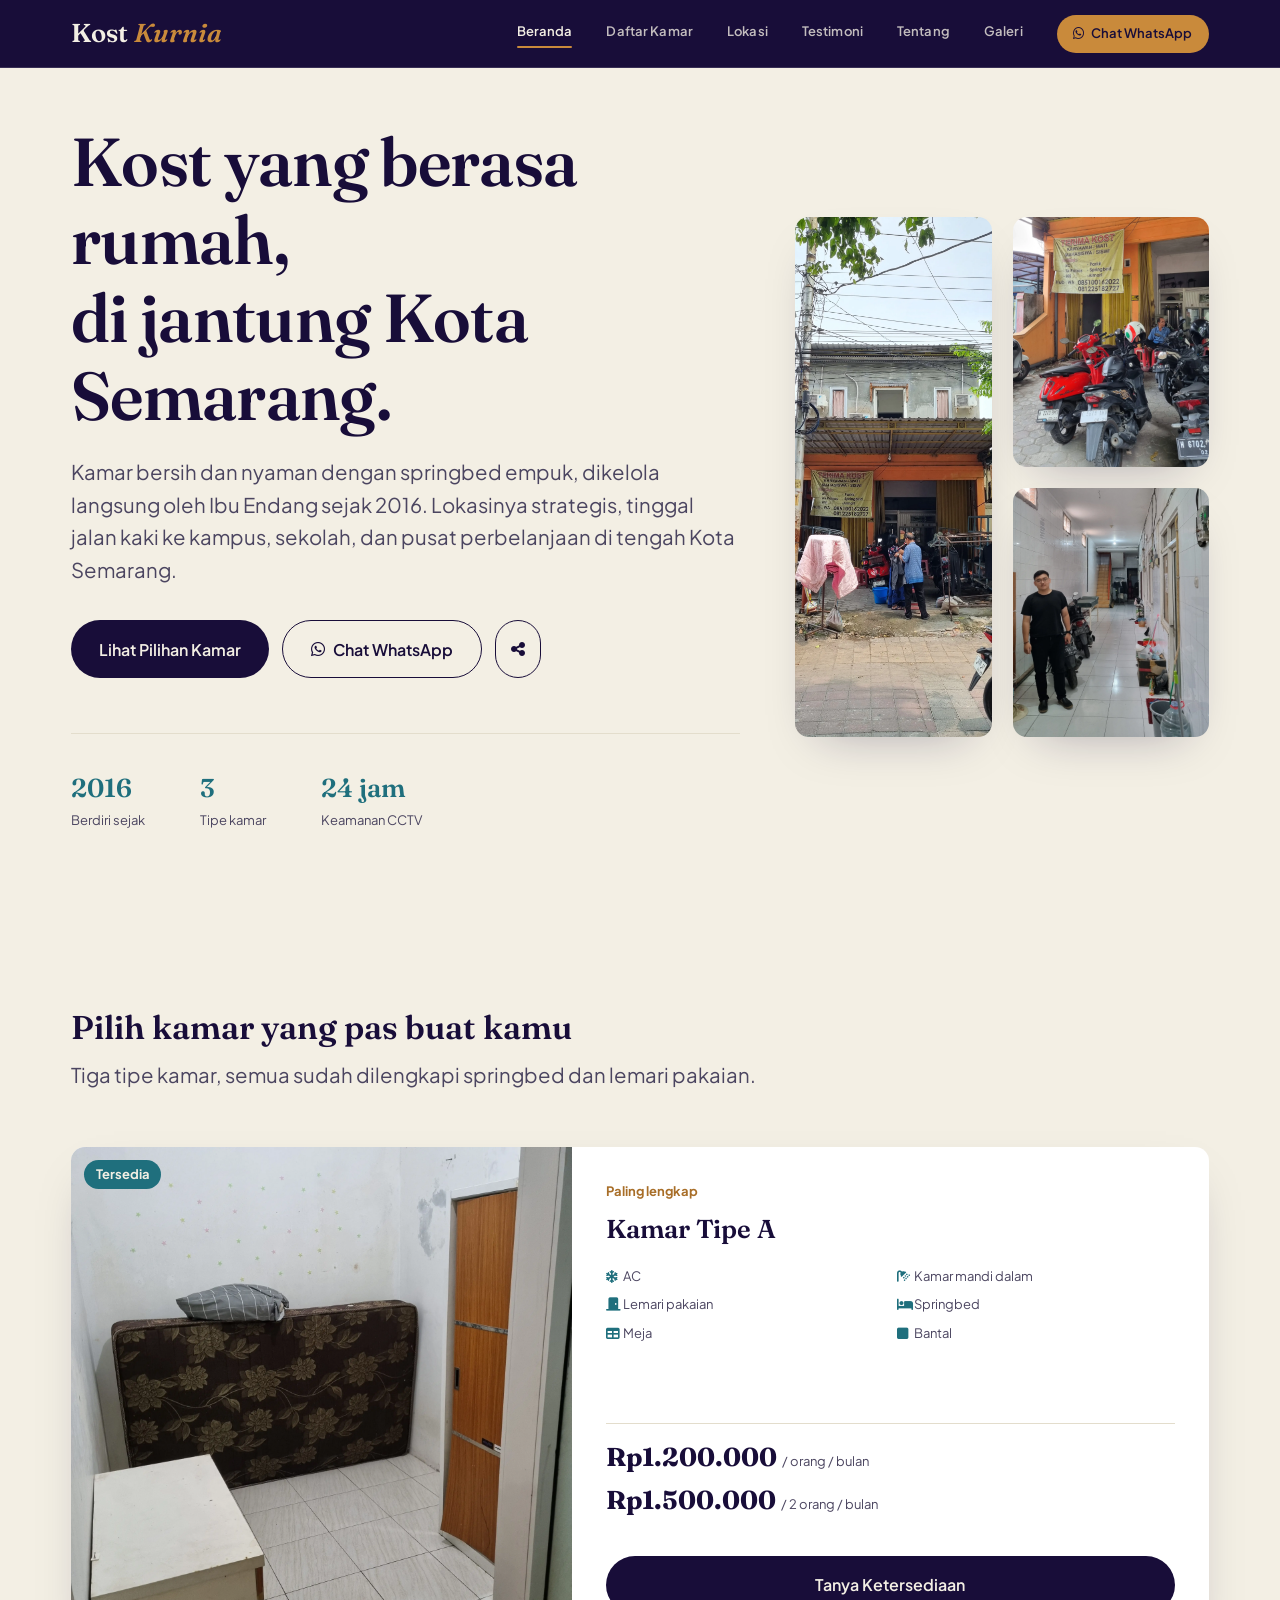
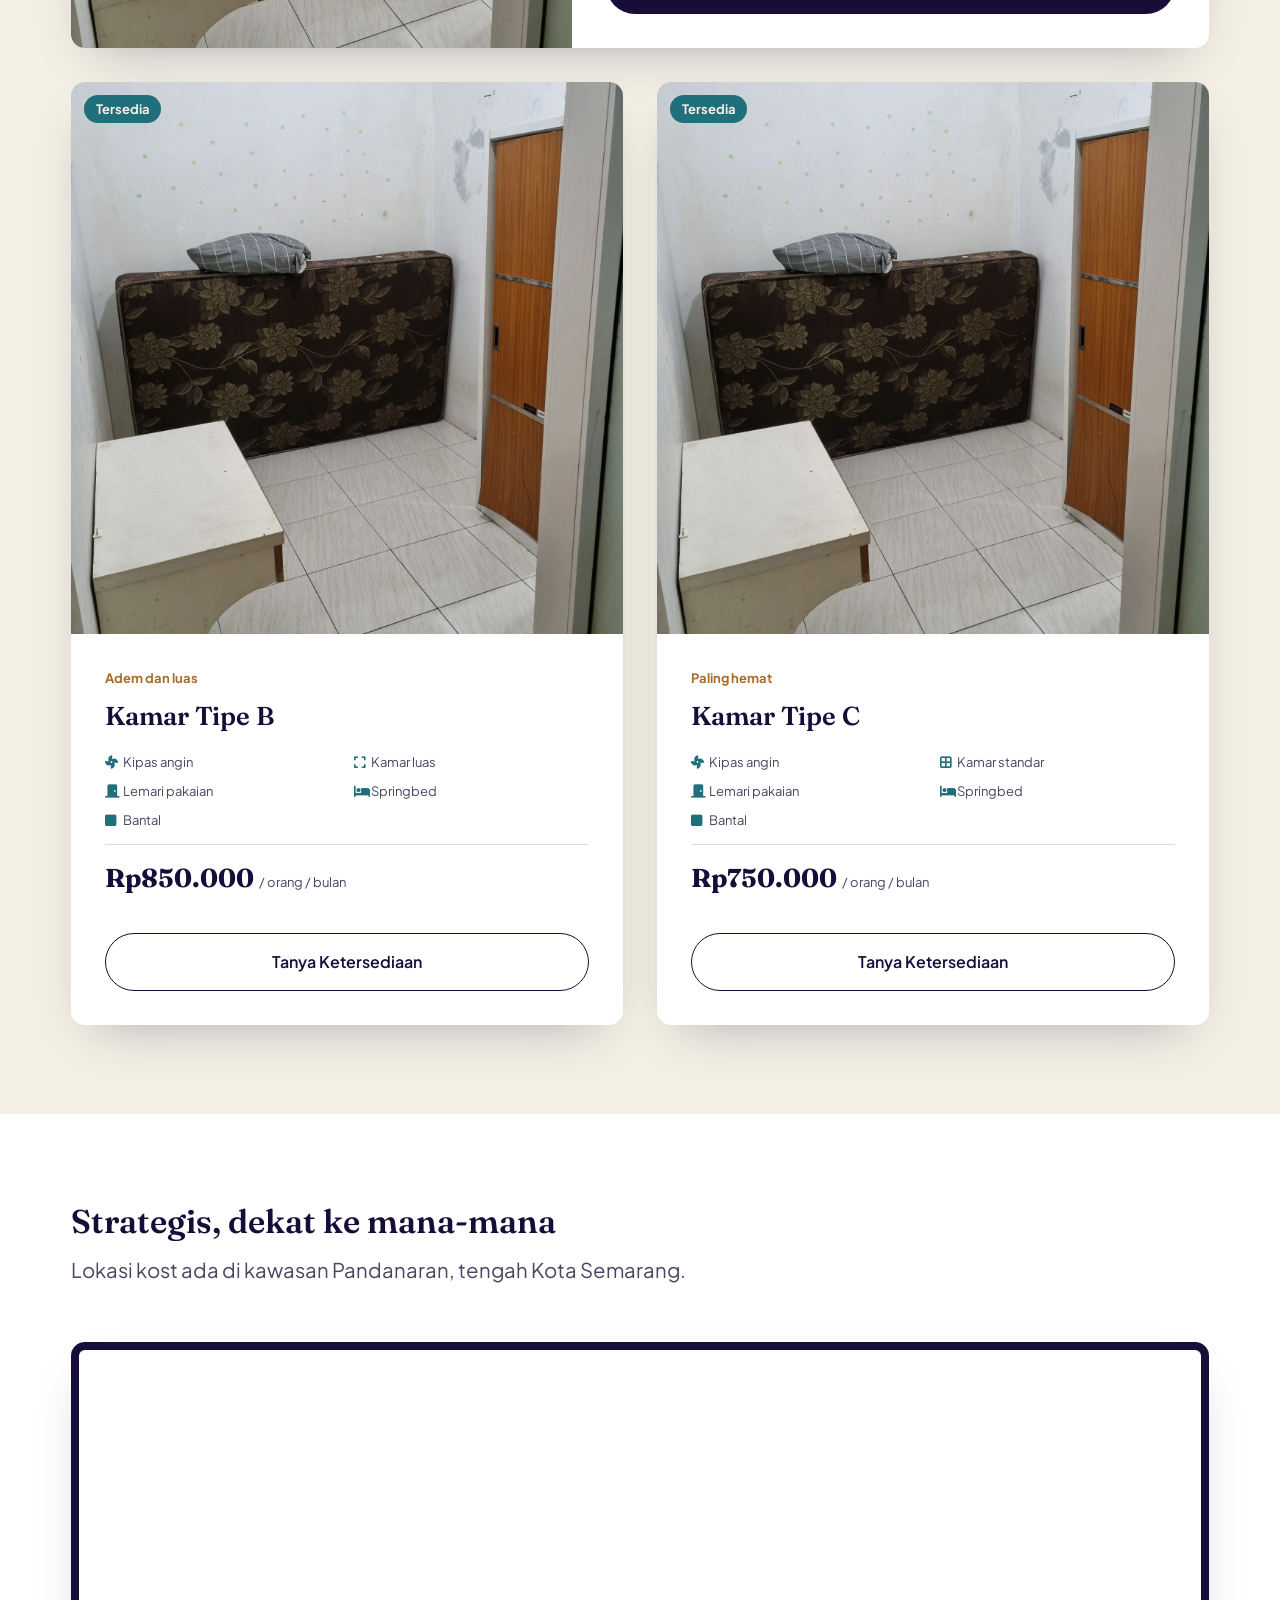
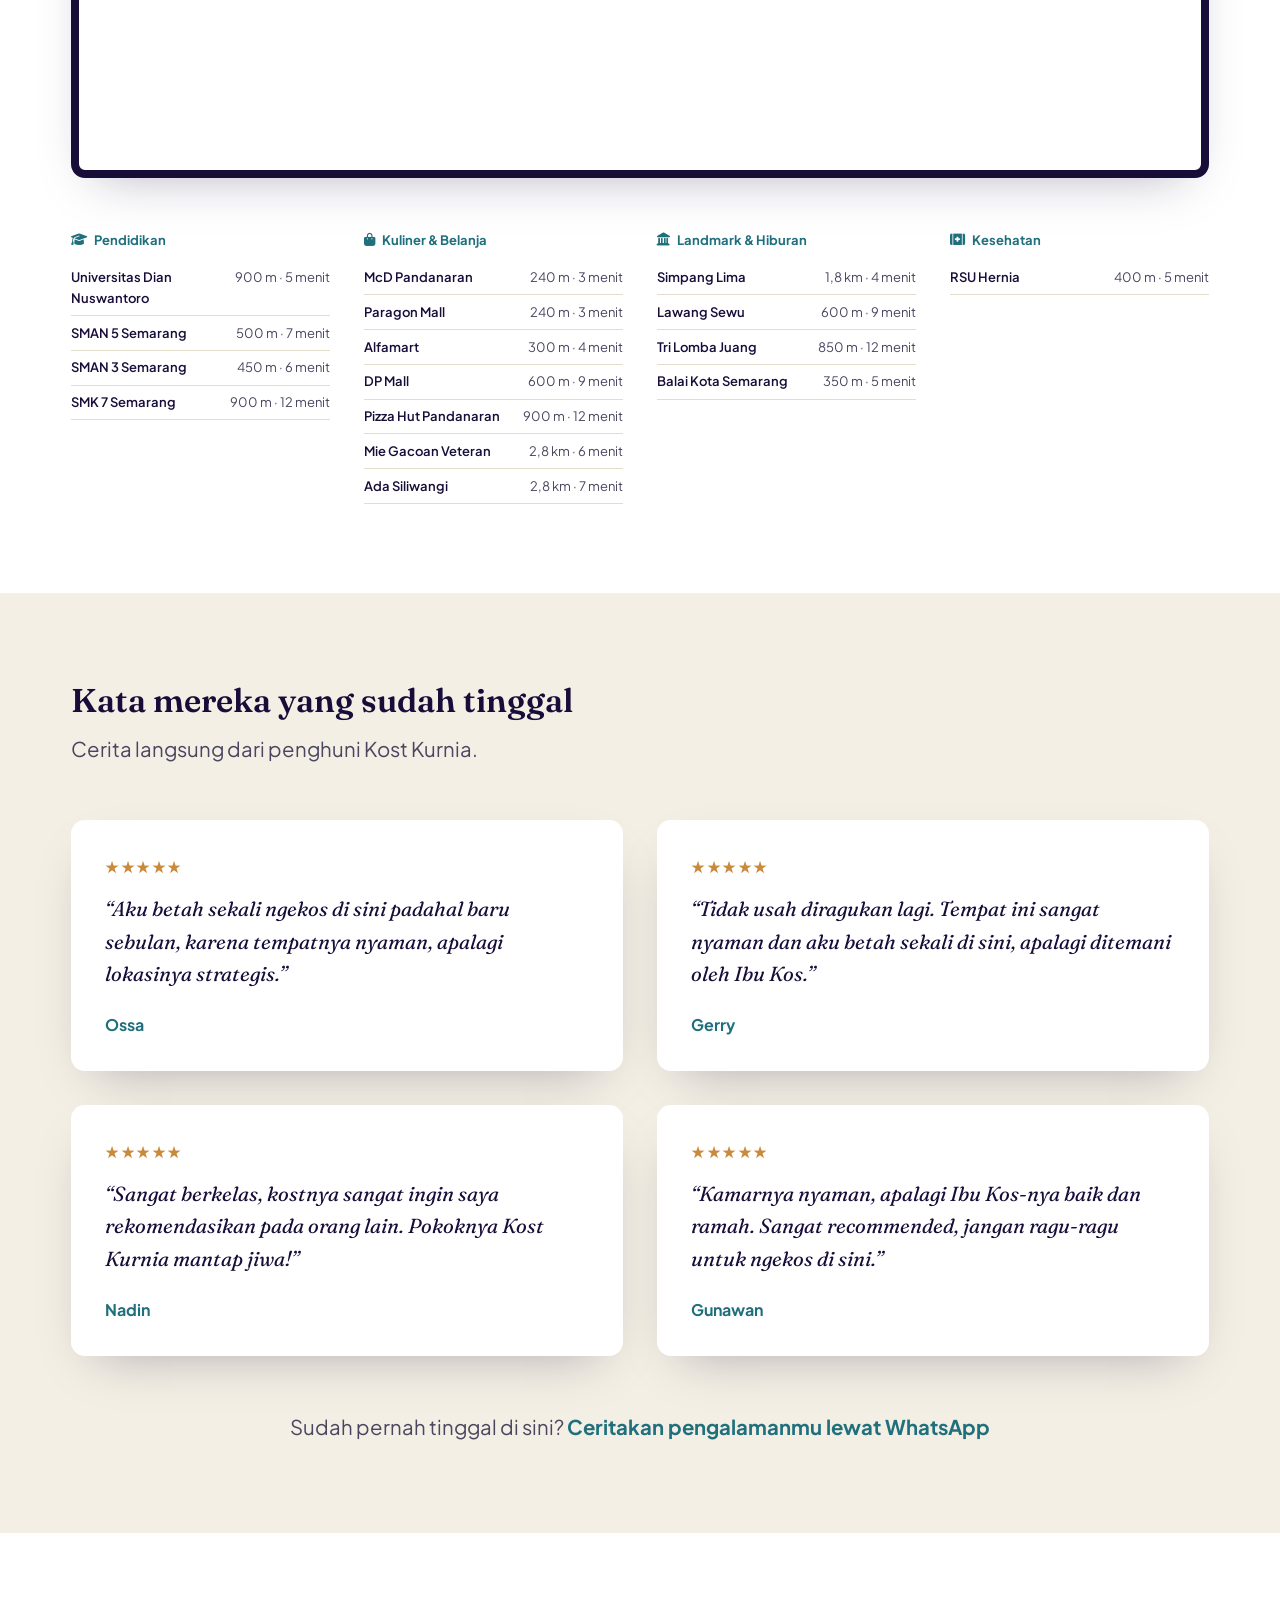
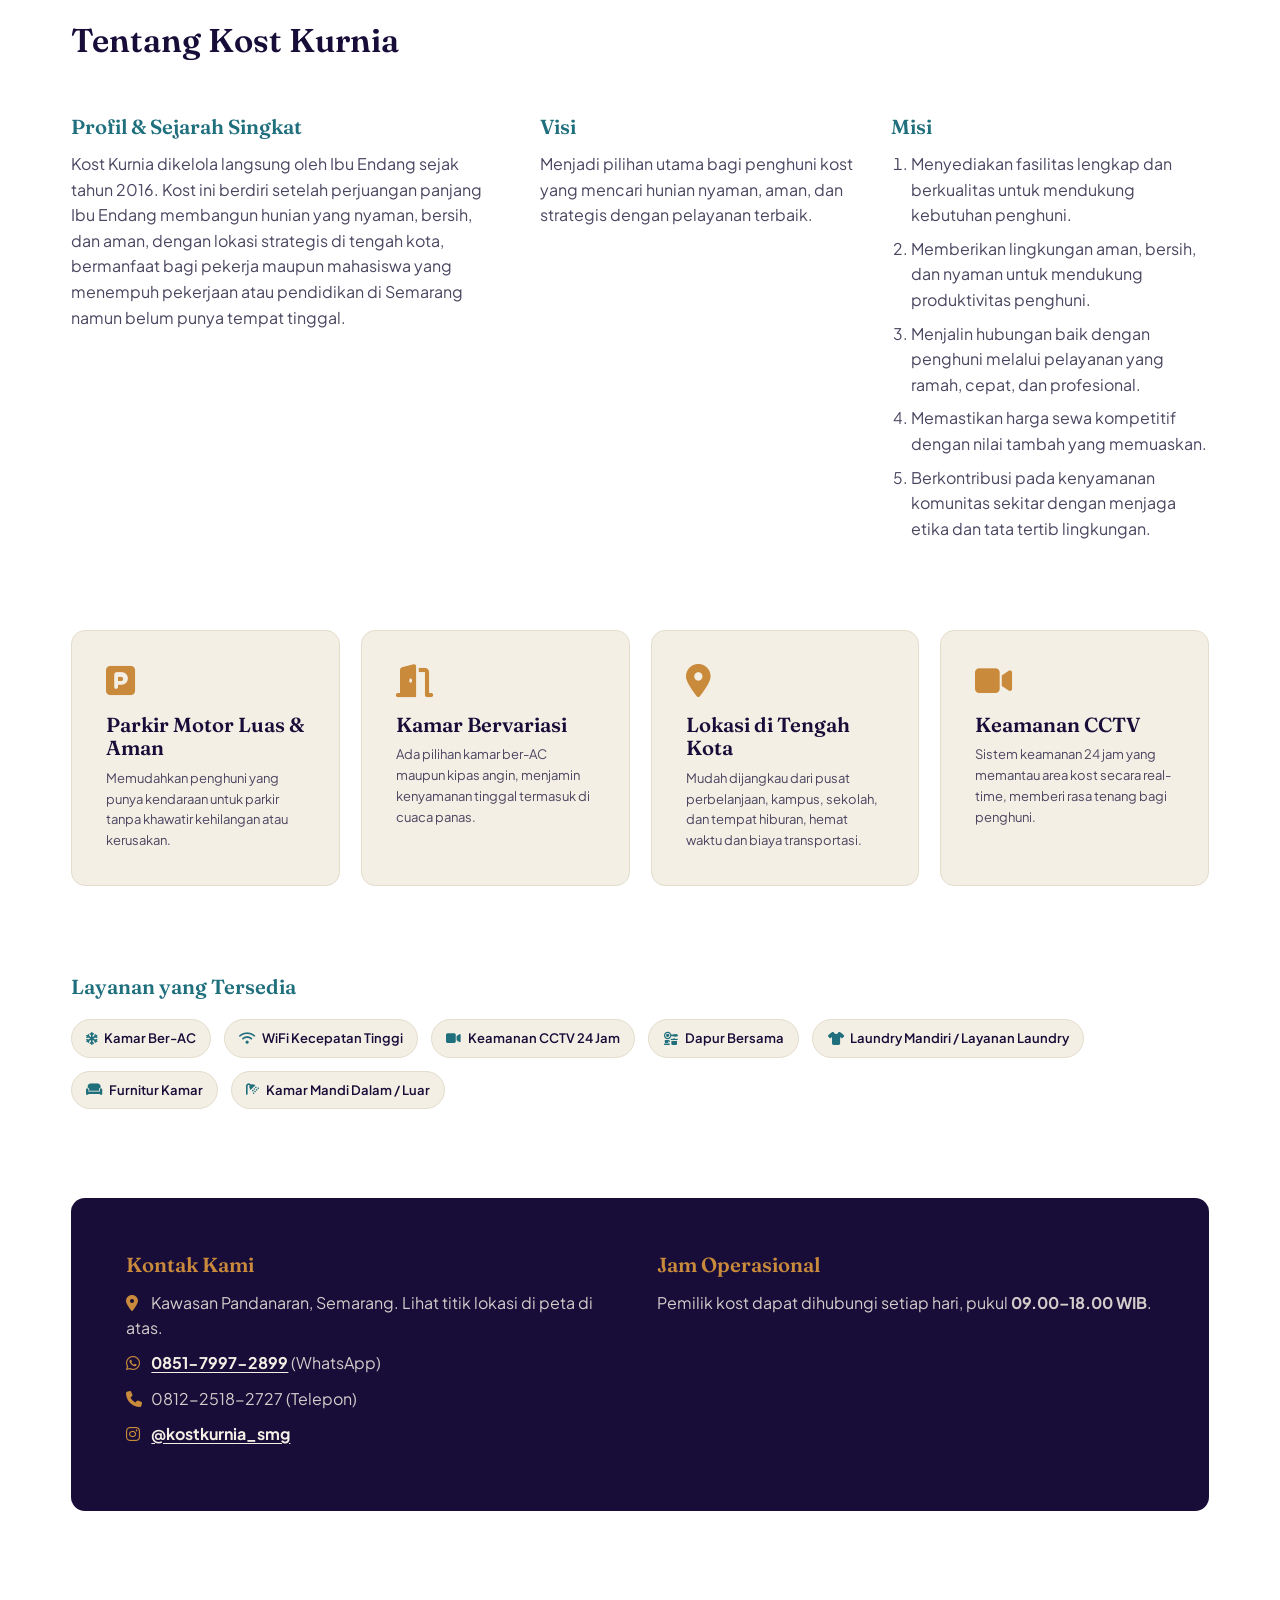
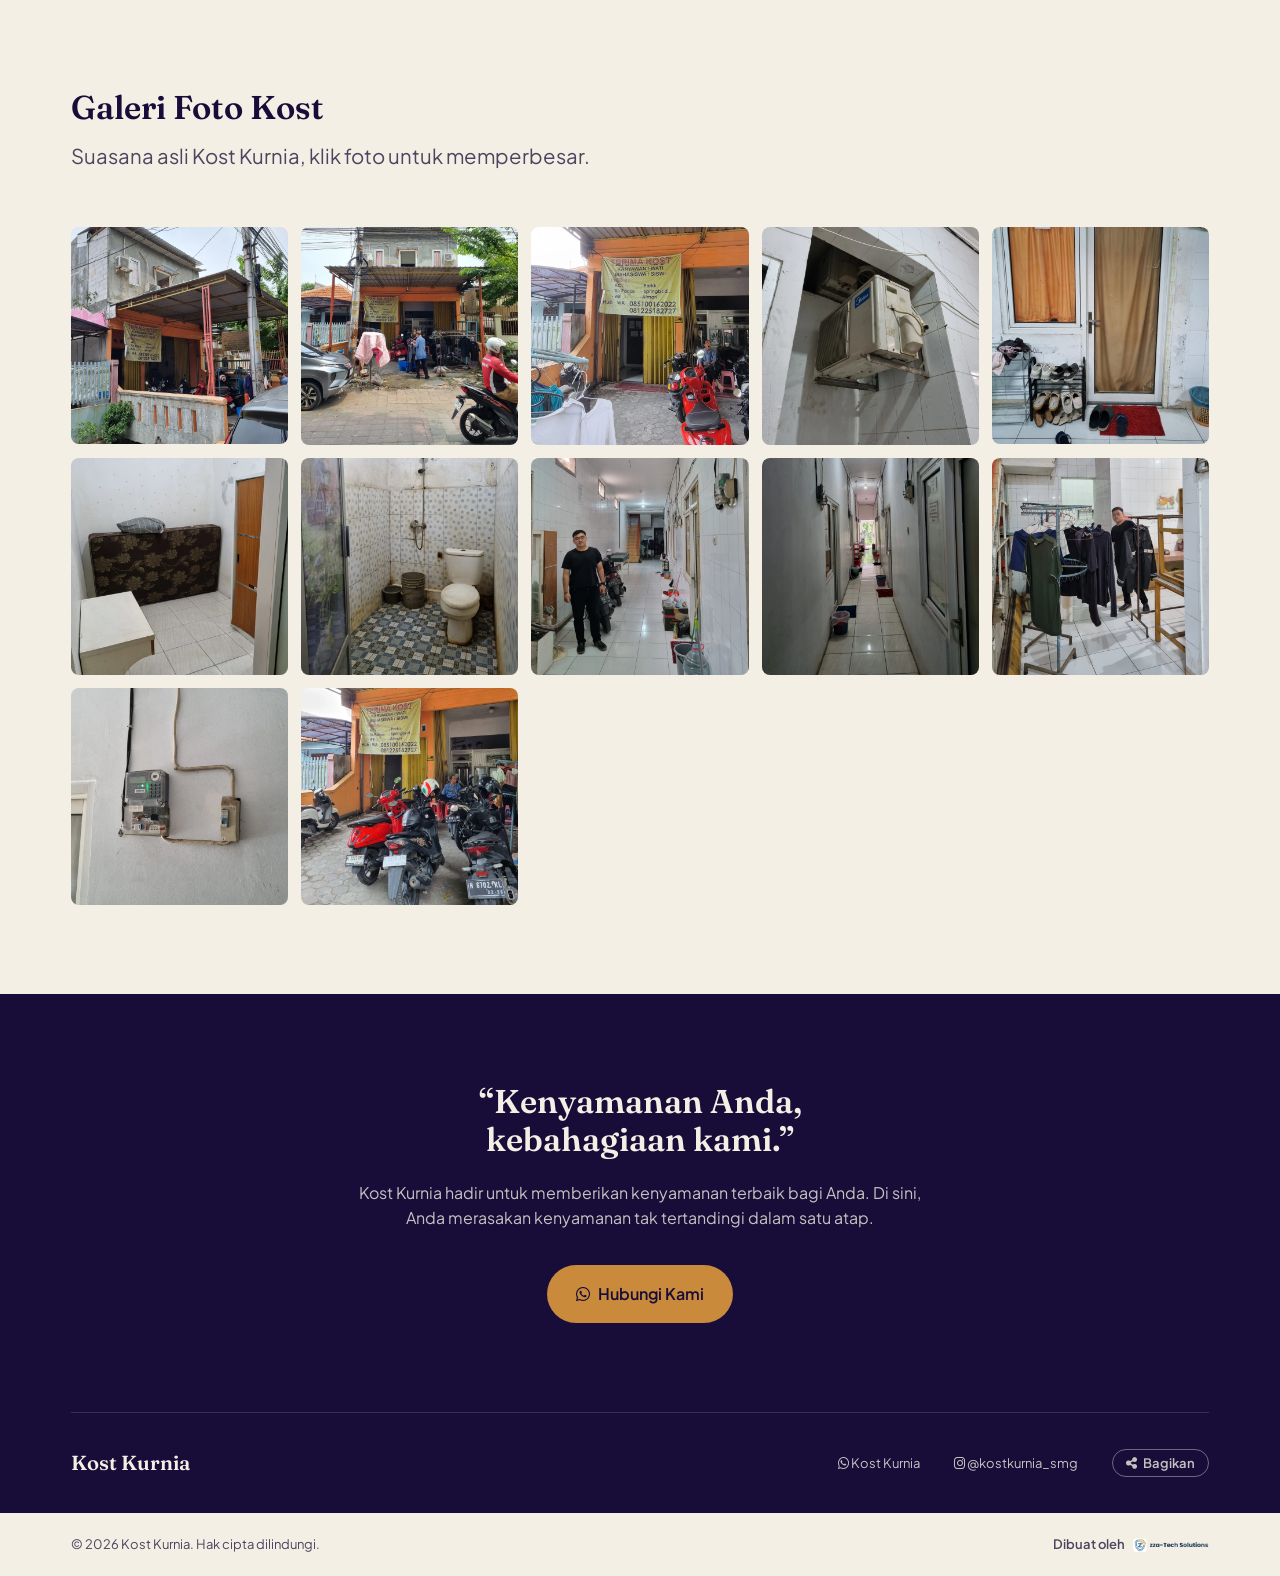
==== index.html @ 17efbc5c "Initial commit website Kost Kurnia" ====
<!DOCTYPE html>
<html lang="id">

<head>
  <meta charset="UTF-8">
  <meta name="viewport" content="width=device-width, initial-scale=1.0">
  <title>Kost Kurnia, Kost Nyaman di Tengah Kota Semarang</title>
  <meta name="description"
    content="Kamar nyaman ber-AC dan kipas mulai Rp750 ribu per bulan, hanya beberapa menit dari Simpang Lima dan Paragon Mall. Kost Kurnia, rumah kedua di tengah Kota Semarang sejak 2016.">
  <meta name="keywords"
    content="kost semarang, kost kurnia, kost dekat simpang lima, kost dekat udinus, kost dekat paragon mall, kost pandanaran semarang, kost ber ac semarang tengah, kost murah semarang, sewa kamar kost semarang">
  <meta name="author" content="Kost Kurnia">
  <meta name="robots" content="index, follow">
  <!-- TODO: ganti https://kostkurnia.vercel.app/ di bawah ini dengan domain asli setelah deploy -->
  <link rel="canonical" href="https://kostkurnia.vercel.app/">
  <meta name="theme-color" content="#180d39">

  <!-- Open Graph -->
  <meta property="og:type" content="website">
  <meta property="og:site_name" content="Kost Kurnia">
  <meta property="og:locale" content="id_ID">
  <meta property="og:url" content="https://kostkurnia.vercel.app/">
  <meta property="og:title" content="Kost Kurnia, Kost Nyaman di Tengah Kota Semarang">
  <meta property="og:description"
    content="Kamar nyaman ber-AC dan kipas mulai Rp750 ribu per bulan, hanya beberapa menit dari Simpang Lima dan Paragon Mall.">
  <meta property="og:image" content="https://kostkurnia.vercel.app/assets/img/OGP.webp">
  <meta property="og:image:alt" content="Kost Kurnia, kost nyaman di tengah Kota Semarang">

  <!-- Twitter Card -->
  <meta name="twitter:card" content="summary_large_image">
  <meta name="twitter:title" content="Kost Kurnia, Kost Nyaman di Tengah Kota Semarang">
  <meta name="twitter:description"
    content="Kamar nyaman ber-AC dan kipas mulai Rp750 ribu per bulan, hanya beberapa menit dari Simpang Lima dan Paragon Mall.">
  <meta name="twitter:image" content="https://kostkurnia.vercel.app/assets/img/OGP.webp">

  <link rel="icon" href="data:,">

  <!-- Fonts -->
  <link rel="preconnect" href="https://fonts.googleapis.com">
  <link rel="preconnect" href="https://fonts.gstatic.com" crossorigin>
  <link
    href="https://fonts.googleapis.com/css2?family=Fraunces:ital,opsz,wght@0,9..144,400;0,9..144,500;0,9..144,600;0,9..144,700;1,9..144,500&family=Plus+Jakarta+Sans:wght@400;500;600;700;800&display=swap"
    rel="stylesheet">

  <!-- Icons -->
  <link rel="stylesheet" href="https://cdnjs.cloudflare.com/ajax/libs/font-awesome/6.5.1/css/all.min.css">

  <link rel="stylesheet" href="css/style.css">

  <!-- Structured data untuk hasil pencarian Google -->
  <script type="application/ld+json">
  {
    "@context": "https://schema.org",
    "@type": "LodgingBusiness",
    "name": "Kost Kurnia",
    "image": "https://kostkurnia.vercel.app/assets/img/OGP.webp",
    "url": "https://kostkurnia.vercel.app/",
    "telephone": "+6285179972899",
    "priceRange": "Rp750.000 - Rp1.500.000",
    "address": {
      "@type": "PostalAddress",
      "addressLocality": "Semarang",
      "addressRegion": "Jawa Tengah",
      "addressCountry": "ID"
    },
    "sameAs": ["https://www.instagram.com/koskurnia_smg/"],
    "aggregateRating": {
      "@type": "AggregateRating",
      "ratingValue": "5",
      "reviewCount": "4"
    }
  }
  </script>
</head>

<body>

  <!-- ============ NAVBAR ============ -->
  <header class="site-nav" id="top">
    <div class="wrap nav-inner">
      <a class="brand" href="#top">Kost <em>Kurnia</em></a>

      <nav class="nav-links" id="navLinks">
        <a href="#beranda" class="nav-link active">Beranda</a>
        <a href="#kamar" class="nav-link">Daftar Kamar</a>
        <a href="#lokasi" class="nav-link">Lokasi</a>
        <a href="#testimoni" class="nav-link">Testimoni</a>
        <a href="#tentang" class="nav-link">Tentang</a>
        <a href="#galeri" class="nav-link">Galeri</a>
      </nav>

      <a class="btn btn-amber btn-small nav-cta" target="_blank" rel="noopener"
        href="https://wa.me/6285179972899?text=Halo%20Kost%20Kurnia%2C%20saya%20mau%20tanya%20info%20kamar">
        <i class="fa-brands fa-whatsapp"></i> Chat WhatsApp
      </a>

      <button class="nav-toggle" id="navToggle" aria-label="Buka menu">
        <span></span><span></span><span></span>
      </button>
    </div>
  </header>

  <!-- ============ HERO / BERANDA ============ -->
  <section class="hero" id="beranda">
    <div class="wrap hero-inner">
      <div class="hero-copy">
        <h1>Kost yang berasa rumah,<br>di jantung Kota Semarang.</h1>
        <p class="lead">
          Kamar bersih dan nyaman dengan springbed empuk, dikelola langsung oleh
          Ibu Endang sejak 2016. Lokasinya strategis, tinggal jalan kaki ke kampus,
          sekolah, dan pusat perbelanjaan di tengah Kota Semarang.
        </p>
        <div class="hero-actions">
          <a href="#kamar" class="btn btn-ink">Lihat Pilihan Kamar</a>
          <a href="https://wa.me/6285179972899?text=Halo%20Kost%20Kurnia%2C%20saya%20mau%20tanya%20info%20kamar"
            target="_blank" rel="noopener" class="btn btn-outline">
            <i class="fa-brands fa-whatsapp"></i> Chat WhatsApp
          </a>
          <button type="button" id="shareBtn" class="btn btn-icon" aria-label="Bagikan halaman ini">
            <i class="fa-solid fa-share-nodes"></i>
          </button>
        </div>
        <dl class="hero-stats">
          <div>
            <dt>2016</dt>
            <dd>Berdiri sejak</dd>
          </div>
          <div>
            <dt>3</dt>
            <dd>Tipe kamar</dd>
          </div>
          <div>
            <dt>24 jam</dt>
            <dd>Keamanan CCTV</dd>
          </div>
        </dl>
      </div>

      <div class="hero-photos" aria-hidden="false">
        <img class="ph ph-1" src="assets/img/tampakdepan1.webp" alt="Tampak depan Kost Kurnia">
        <img class="ph ph-2" src="assets/img/parkiran.webp" alt="Parkiran luar Kost Kurnia">
        <img class="ph ph-3" src="assets/img/lorong kost.webp" alt="Lorong Kost Kurnia">
      </div>
    </div>
  </section>

  <!-- ============ DAFTAR KAMAR ============ -->
  <section class="section" id="kamar">
    <div class="wrap">
      <div class="section-head">
        <h2>Pilih kamar yang pas buat kamu</h2>
        <p>Tiga tipe kamar, semua sudah dilengkapi springbed dan lemari pakaian.</p>
      </div>

      <div class="room-grid">

        <!-- Room A - featured -->
        <article class="room room-featured">
          <div class="room-photo">
            <img src="assets/img/Kamar_Kost_Fasilitas_Dasar.webp" alt="Kamar Tipe A Kost Kurnia">
            <span class="tag tag-available">Tersedia</span>
          </div>
          <div class="room-body">
            <span class="room-eyebrow">Paling lengkap</span>
            <h3>Kamar Tipe A</h3>
            <ul class="facility-list">
              <li><i class="fa-solid fa-snowflake"></i> AC</li>
              <li><i class="fa-solid fa-shower"></i> Kamar mandi dalam</li>
              <li><i class="fa-solid fa-door-closed"></i> Lemari pakaian</li>
              <li><i class="fa-solid fa-bed"></i> Springbed</li>
              <li><i class="fa-solid fa-table"></i> Meja</li>
              <li><i class="fa-solid fa-square"></i> Bantal</li>
            </ul>
            <div class="room-price">
              <div><strong>Rp1.200.000</strong><span>/ orang / bulan</span></div>
              <div><strong>Rp1.500.000</strong><span>/ 2 orang / bulan</span></div>
            </div>
            <a class="btn btn-ink btn-block" target="_blank" rel="noopener"
              href="https://wa.me/6285179972899?text=Halo%20Kost%20Kurnia%2C%20saya%20mau%20tanya%20ketersediaan%20Kamar%20Tipe%20A">
              Tanya Ketersediaan
            </a>
          </div>
        </article>

        <!-- Room B -->
        <article class="room">
          <div class="room-photo">
            <img src="assets/img/Kamar_Kost_Fasilitas_Dasar (1).webp" alt="Kamar Tipe B Kost Kurnia">
            <span class="tag tag-available">Tersedia</span>
          </div>
          <div class="room-body">
            <span class="room-eyebrow">Adem dan luas</span>
            <h3>Kamar Tipe B</h3>
            <ul class="facility-list">
              <li><i class="fa-solid fa-fan"></i> Kipas angin</li>
              <li><i class="fa-solid fa-expand"></i> Kamar luas</li>
              <li><i class="fa-solid fa-door-closed"></i> Lemari pakaian</li>
              <li><i class="fa-solid fa-bed"></i> Springbed</li>
              <li><i class="fa-solid fa-square"></i> Bantal</li>
            </ul>
            <div class="room-price">
              <div><strong>Rp850.000</strong><span>/ orang / bulan</span></div>
            </div>
            <a class="btn btn-outline btn-block" target="_blank" rel="noopener"
              href="https://wa.me/6285179972899?text=Halo%20Kost%20Kurnia%2C%20saya%20mau%20tanya%20ketersediaan%20Kamar%20Tipe%20B">
              Tanya Ketersediaan
            </a>
          </div>
        </article>

        <!-- Room C -->
        <article class="room">
          <div class="room-photo">
            <img src="assets/img/Kamar_Kost_Fasilitas_Dasar (1).webp" alt="Kamar Tipe C Kost Kurnia">
            <span class="tag tag-available">Tersedia</span>
          </div>
          <div class="room-body">
            <span class="room-eyebrow">Paling hemat</span>
            <h3>Kamar Tipe C</h3>
            <ul class="facility-list">
              <li><i class="fa-solid fa-fan"></i> Kipas angin</li>
              <li><i class="fa-solid fa-border-all"></i> Kamar standar</li>
              <li><i class="fa-solid fa-door-closed"></i> Lemari pakaian</li>
              <li><i class="fa-solid fa-bed"></i> Springbed</li>
              <li><i class="fa-solid fa-square"></i> Bantal</li>
            </ul>
            <div class="room-price">
              <div><strong>Rp750.000</strong><span>/ orang / bulan</span></div>
            </div>
            <a class="btn btn-outline btn-block" target="_blank" rel="noopener"
              href="https://wa.me/6285179972899?text=Halo%20Kost%20Kurnia%2C%20saya%20mau%20tanya%20ketersediaan%20Kamar%20Tipe%20C">
              Tanya Ketersediaan
            </a>
          </div>
        </article>

      </div>
    </div>
  </section>

  <!-- ============ LOKASI ============ -->
  <section class="section section-alt" id="lokasi">
    <div class="wrap">
      <div class="section-head">
        <h2>Strategis, dekat ke mana-mana</h2>
        <p>Lokasi kost ada di kawasan Pandanaran, tengah Kota Semarang.</p>
      </div>

      <div class="map-frame">
        <iframe
          src="https://www.google.com/maps/embed?pb=!1m18!1m12!1m3!1d3960.2111841525093!2d110.41189197479355!3d-6.984385468396697!2m3!1f0!2f0!3f0!3m2!1i1024!2i768!4f13.1!3m3!1m2!1s0x2e708b0357e3eed3%3A0x2710bdacc60a617c!2sKost%20kurnia!5e0!3m2!1sid!2sid!4v1732880240707!5m2!1sid!2sid"
          width="100%" height="420" style="border:0;" allowfullscreen loading="lazy"
          title="Lokasi Kost Kurnia di Google Maps"></iframe>
      </div>

      <div class="nearby-grid">
        <div class="nearby-group">
          <h3><i class="fa-solid fa-graduation-cap"></i> Pendidikan</h3>
          <ul>
            <li><span>Universitas Dian Nuswantoro</span><em>900 m · 5 menit</em></li>
            <li><span>SMAN 5 Semarang</span><em>500 m · 7 menit</em></li>
            <li><span>SMAN 3 Semarang</span><em>450 m · 6 menit</em></li>
            <li><span>SMK 7 Semarang</span><em>900 m · 12 menit</em></li>
          </ul>
        </div>
        <div class="nearby-group">
          <h3><i class="fa-solid fa-bag-shopping"></i> Kuliner & Belanja</h3>
          <ul>
            <li><span>McD Pandanaran</span><em>240 m · 3 menit</em></li>
            <li><span>Paragon Mall</span><em>240 m · 3 menit</em></li>
            <li><span>Alfamart</span><em>300 m · 4 menit</em></li>
            <li><span>DP Mall</span><em>600 m · 9 menit</em></li>
            <li><span>Pizza Hut Pandanaran</span><em>900 m · 12 menit</em></li>
            <li><span>Mie Gacoan Veteran</span><em>2,8 km · 6 menit</em></li>
            <li><span>Ada Siliwangi</span><em>2,8 km · 7 menit</em></li>
          </ul>
        </div>
        <div class="nearby-group">
          <h3><i class="fa-solid fa-landmark"></i> Landmark & Hiburan</h3>
          <ul>
            <li><span>Simpang Lima</span><em>1,8 km · 4 menit</em></li>
            <li><span>Lawang Sewu</span><em>600 m · 9 menit</em></li>
            <li><span>Tri Lomba Juang</span><em>850 m · 12 menit</em></li>
            <li><span>Balai Kota Semarang</span><em>350 m · 5 menit</em></li>
          </ul>
        </div>
        <div class="nearby-group">
          <h3><i class="fa-solid fa-kit-medical"></i> Kesehatan</h3>
          <ul>
            <li><span>RSU Hernia</span><em>400 m · 5 menit</em></li>
          </ul>
        </div>
      </div>
    </div>
  </section>

  <!-- ============ TESTIMONI ============ -->
  <section class="section" id="testimoni">
    <div class="wrap">
      <div class="section-head">
        <h2>Kata mereka yang sudah tinggal</h2>
        <p>Cerita langsung dari penghuni Kost Kurnia.</p>
      </div>

      <div class="testi-grid">
        <blockquote class="testi">
          <div class="stars">★★★★★</div>
          <p>“Aku betah sekali ngekos di sini padahal baru sebulan, karena tempatnya nyaman, apalagi lokasinya
            strategis.”</p>
          <cite>Ossa</cite>
        </blockquote>
        <blockquote class="testi">
          <div class="stars">★★★★★</div>
          <p>“Tidak usah diragukan lagi. Tempat ini sangat nyaman dan aku betah sekali di sini, apalagi ditemani oleh
            Ibu Kos.”</p>
          <cite>Gerry</cite>
        </blockquote>
        <blockquote class="testi">
          <div class="stars">★★★★★</div>
          <p>“Sangat berkelas, kostnya sangat ingin saya rekomendasikan pada orang lain. Pokoknya Kost Kurnia mantap
            jiwa!”</p>
          <cite>Nadin</cite>
        </blockquote>
        <blockquote class="testi">
          <div class="stars">★★★★★</div>
          <p>“Kamarnya nyaman, apalagi Ibu Kos-nya baik dan ramah. Sangat recommended, jangan ragu-ragu untuk ngekos di
            sini.”</p>
          <cite>Gunawan</cite>
        </blockquote>
      </div>

      <p class="testi-cta">
        Sudah pernah tinggal di sini?
        <a target="_blank" rel="noopener"
          href="https://wa.me/6285179972899?text=Halo%20Kost%20Kurnia%2C%20saya%20mau%20cerita%20pengalaman%20tinggal%20di%20sini">Ceritakan
          pengalamanmu lewat WhatsApp</a>
      </p>
    </div>
  </section>

  <!-- ============ TENTANG ============ -->
  <section class="section section-alt" id="tentang">
    <div class="wrap">
      <div class="section-head">
        <h2>Tentang Kost Kurnia</h2>
      </div>

      <div class="about-grid">
        <div class="about-profile">
          <h3>Profil & Sejarah Singkat</h3>
          <p>
            Kost Kurnia dikelola langsung oleh Ibu Endang sejak tahun 2016. Kost ini
            berdiri setelah perjuangan panjang Ibu Endang membangun hunian yang nyaman,
            bersih, dan aman, dengan lokasi strategis di tengah kota, bermanfaat bagi
            pekerja maupun mahasiswa yang menempuh pekerjaan atau pendidikan di Semarang
            namun belum punya tempat tinggal.
          </p>
        </div>
        <div class="about-vm">
          <div>
            <h3>Visi</h3>
            <p>Menjadi pilihan utama bagi penghuni kost yang mencari hunian nyaman, aman, dan strategis dengan pelayanan
              terbaik.</p>
          </div>
          <div>
            <h3>Misi</h3>
            <ol>
              <li>Menyediakan fasilitas lengkap dan berkualitas untuk mendukung kebutuhan penghuni.</li>
              <li>Memberikan lingkungan aman, bersih, dan nyaman untuk mendukung produktivitas penghuni.</li>
              <li>Menjalin hubungan baik dengan penghuni melalui pelayanan yang ramah, cepat, dan profesional.</li>
              <li>Memastikan harga sewa kompetitif dengan nilai tambah yang memuaskan.</li>
              <li>Berkontribusi pada kenyamanan komunitas sekitar dengan menjaga etika dan tata tertib lingkungan.</li>
            </ol>
          </div>
        </div>
      </div>

      <div class="advantage-grid">
        <div class="advantage">
          <i class="fa-solid fa-square-parking"></i>
          <h4>Parkir Motor Luas & Aman</h4>
          <p>Memudahkan penghuni yang punya kendaraan untuk parkir tanpa khawatir kehilangan atau kerusakan.</p>
        </div>
        <div class="advantage">
          <i class="fa-solid fa-door-open"></i>
          <h4>Kamar Bervariasi</h4>
          <p>Ada pilihan kamar ber-AC maupun kipas angin, menjamin kenyamanan tinggal termasuk di cuaca panas.</p>
        </div>
        <div class="advantage">
          <i class="fa-solid fa-location-dot"></i>
          <h4>Lokasi di Tengah Kota</h4>
          <p>Mudah dijangkau dari pusat perbelanjaan, kampus, sekolah, dan tempat hiburan, hemat waktu dan biaya
            transportasi.</p>
        </div>
        <div class="advantage">
          <i class="fa-solid fa-video"></i>
          <h4>Keamanan CCTV</h4>
          <p>Sistem keamanan 24 jam yang memantau area kost secara real-time, memberi rasa tenang bagi penghuni.</p>
        </div>
      </div>

      <div class="services">
        <h3>Layanan yang Tersedia</h3>
        <div class="service-chips">
          <span><i class="fa-solid fa-snowflake"></i> Kamar Ber-AC</span>
          <span><i class="fa-solid fa-wifi"></i> WiFi Kecepatan Tinggi</span>
          <span><i class="fa-solid fa-video"></i> Keamanan CCTV 24 Jam</span>
          <span><i class="fa-solid fa-kitchen-set"></i> Dapur Bersama</span>
          <span><i class="fa-solid fa-shirt"></i> Laundry Mandiri / Layanan Laundry</span>
          <span><i class="fa-solid fa-couch"></i> Furnitur Kamar</span>
          <span><i class="fa-solid fa-shower"></i> Kamar Mandi Dalam / Luar</span>
        </div>
      </div>

      <div class="contact-card">
        <div>
          <h3>Kontak Kami</h3>
          <p><i class="fa-solid fa-location-dot"></i> Kawasan Pandanaran, Semarang. Lihat titik lokasi di peta di atas.
          </p>
          <p><i class="fa-brands fa-whatsapp"></i> <a href="https://wa.me/6285179972899" target="_blank"
              rel="noopener">0851-7997-2899</a> (WhatsApp)</p>
          <p><i class="fa-solid fa-phone"></i> 0812-2518-2727 (Telepon)</p>
          <p><i class="fa-brands fa-instagram"></i> <a href="https://www.instagram.com/koskurnia_smg/" target="_blank"
              rel="noopener">@kostkurnia_smg</a></p>
        </div>
        <div>
          <h3>Jam Operasional</h3>
          <p>Pemilik kost dapat dihubungi setiap hari, pukul <strong>09.00–18.00 WIB</strong>.</p>
        </div>
      </div>
    </div>
  </section>

  <!-- ============ GALERI ============ -->
  <section class="section" id="galeri">
    <div class="wrap">
      <div class="section-head">
        <h2>Galeri Foto Kost</h2>
        <p>Suasana asli Kost Kurnia, klik foto untuk memperbesar.</p>
      </div>

      <div class="gallery-grid" id="galleryGrid">
        <img src="assets/img/tampak depan2.webp" alt="Tampak depan kost 1" data-caption="Tampak Depan (1)">
        <img src="assets/img/tampakdepan4.webp" alt="Tampak depan kost 2" data-caption="Tampak Depan (2)">
        <img src="assets/img/tampakdepan3.webp" alt="Tampak depan kost 3" data-caption="Tampak Depan (3)">
        <img src="assets/img/ac kost.webp" alt="AC kamar" data-caption="AC Kamar">
        <img src="assets/img/depan kamar.webp" alt="Depan kamar" data-caption="Depan Kamar">
        <img src="assets/img/Kamar_Kost_Fasilitas_Dasar.webp" alt="Fasilitas dasar kamar"
          data-caption="Fasilitas Dasar Kamar">
        <img src="assets/img/kamar mandi.webp" alt="Kamar mandi" data-caption="Kamar Mandi">
        <img src="assets/img/lorong kost.webp" alt="Lorong kost 1" data-caption="Lorong Kost (1)">
        <img src="assets/img/lorong kost2.webp" alt="Lorong kost 2" data-caption="Lorong Kost (2)">
        <img src="assets/img/jemuran kost.webp" alt="Area jemuran" data-caption="Area Jemuran">
        <img src="assets/img/meteran listrik.webp" alt="Meteran listrik" data-caption="Meteran Listrik">
        <img src="assets/img/parkiran.webp" alt="Area parkir" data-caption="Parkiran">
      </div>
    </div>
  </section>

  <!-- Lightbox -->
  <div class="lightbox" id="lightbox">
    <button class="lightbox-close" id="lightboxClose" aria-label="Tutup">&times;</button>
    <button class="lightbox-nav lightbox-prev" id="lightboxPrev" aria-label="Sebelumnya">&#10094;</button>
    <img id="lightboxImg" src="" alt="">
    <p class="lightbox-caption" id="lightboxCaption"></p>
    <button class="lightbox-nav lightbox-next" id="lightboxNext" aria-label="Berikutnya">&#10095;</button>
  </div>

  <!-- ============ CLOSING / FOOTER ============ -->
  <footer class="footer">
    <div class="wrap footer-inner">
      <h2>“Kenyamanan Anda, kebahagiaan kami.”</h2>
      <p>
        Kost Kurnia hadir untuk memberikan kenyamanan terbaik bagi Anda.
        Di sini, Anda merasakan kenyamanan tak tertandingi dalam satu atap.
      </p>
      <a class="btn btn-amber" target="_blank" rel="noopener"
        href="https://wa.me/6285179972899?text=Halo%20Kost%20Kurnia%2C%20saya%20mau%20tanya%20info%20kamar">
        <i class="fa-brands fa-whatsapp"></i> Hubungi Kami
      </a>

      <div class="footer-bottom">
        <span class="brand-small">Kost Kurnia</span>
        <div class="footer-social">
          <a href="https://wa.me/6285179972899" target="_blank" rel="noopener"><i class="fa-brands fa-whatsapp"></i>
            Kost Kurnia</a>
          <a href="https://www.instagram.com/koskurnia_smg/" target="_blank" rel="noopener"><i
              class="fa-brands fa-instagram"></i> @kostkurnia_smg</a>
          <button type="button" id="shareBtnFooter" class="footer-share" aria-label="Bagikan halaman ini">
            <i class="fa-solid fa-share-nodes"></i> Bagikan
          </button>
        </div>
      </div>
    </div>
  </footer>

  <div class="sub-footer">
    <div class="wrap sub-footer-inner">
      <span class="copyright">© <span id="year"></span> Kost Kurnia. Hak cipta dilindungi.</span>
      <a class="credit" href="https://zzatech.pythonanywhere.com/" target="_blank" rel="noopener noreferrer">
        Dibuat oleh
        <img src="assets/img/zzaTech.png" alt="zzaTech" class="credit-logo" width="894" height="208" loading="lazy">
      </a>
    </div>
  </div>

  <div class="toast" id="toast" role="status" aria-live="polite"></div>

  <script src="js/main.js"></script>
</body>

</html>
---- css/style.css ----
/* ============================================================
   KOST KURNIA — style.css
   Type & spacing scale built on the golden ratio (φ ≈ 1.618).
   Spacing uses a Fibonacci progression (8·13·21·34·55·89·144),
   which approximates φ while staying on clean, usable numbers.
   ============================================================ */

:root {
  /* ---- Color ---- */
  --ink:        #180d39;   /* primary dark / headings / nav & footer bg */
  --ink-soft:   #4b4560;   /* secondary text on light bg */
  --paper:      #f3efe4;   /* page background */
  --cloud:      #ffffff;   /* card surfaces */
  --amber:      #c98a3b;   /* primary accent / CTA */
  --amber-dark: #a86e28;
  --teal:       #1f6f7d;   /* secondary accent */
  --line:       #e3ddcc;   /* hairline borders on paper */
  --line-dark:  rgba(255,255,255,.14);

  /* ---- Type scale (φ = 1.618, half-steps at √φ ≈ 1.272) ---- */
  --fs-100: 0.8125rem;   /* 13px  — micro labels   */
  --fs-200: 1rem;        /* 16px  — body           */
  --fs-300: 1.272rem;    /* ~20px — lead / h5      */
  --fs-400: 1.618rem;    /* ~26px — h4 / h3 mobile */
  --fs-500: 2.058rem;    /* ~33px — h3 / h2 mobile */
  --fs-600: 2.618rem;    /* ~42px — h2 / h1 mobile */
  --fs-700: 3.336rem;    /* ~53px — h1 tablet      */
  --fs-800: 4.236rem;    /* ~68px — h1 desktop     */

  /* ---- Spacing scale (Fibonacci → golden ratio) ---- */
  --sp-1: 0.5rem;    /* 8px  */
  --sp-2: 0.8125rem; /* 13px */
  --sp-3: 1.3125rem; /* 21px */
  --sp-4: 2.125rem;  /* 34px */
  --sp-5: 3.4375rem; /* 55px */
  --sp-6: 5.5625rem; /* 89px */
  --sp-7: 9rem;      /* 144px */

  /* ---- Layout ---- */
  --wrap: 1180px;
  --radius: 14px;
  --radius-sm: 8px;
  --shadow: 0 20px 50px -25px rgba(24,13,57,.35);
  --font-display: 'Fraunces', Georgia, serif;
  --font-body: 'Plus Jakarta Sans', -apple-system, BlinkMacSystemFont, 'Segoe UI', sans-serif;
}

/* ============ RESET ============ */
*, *::before, *::after { box-sizing: border-box; }
html { scroll-behavior: smooth; }
body {
  margin: 0;
  background: var(--paper);
  color: var(--ink);
  font-family: var(--font-body);
  font-size: var(--fs-200);
  line-height: 1.6;
  -webkit-font-smoothing: antialiased;
}
img { max-width: 100%; display: block; }
a { color: inherit; }
ul, ol, dl { margin: 0; }
h1, h2, h3, h4 { font-family: var(--font-display); margin: 0; line-height: 1.15; font-weight: 600; }
p { margin: 0; }
.wrap { max-width: var(--wrap); margin-inline: auto; padding-inline: var(--sp-3); }

@media (prefers-reduced-motion: reduce) {
  html { scroll-behavior: auto; }
  * { animation-duration: 0.001ms !important; transition-duration: 0.001ms !important; }
}

/* ============ BUTTONS ============ */
.btn {
  display: inline-flex;
  align-items: center;
  gap: .55em;
  font-family: var(--font-body);
  font-weight: 600;
  font-size: var(--fs-200);
  padding: .95em 1.7em;
  border-radius: 999px;
  text-decoration: none;
  border: 1px solid transparent;
  transition: transform .15s ease, box-shadow .15s ease, background-color .15s ease;
  cursor: pointer;
}
.btn:hover { transform: translateY(-2px); }
.btn-ink { background: var(--ink); color: var(--paper); }
.btn-ink:hover { background: #241456; }
.btn-amber { background: var(--amber); color: var(--ink); }
.btn-amber:hover { background: var(--amber-dark); color: var(--paper); }
.btn-outline { background: transparent; color: var(--ink); border-color: var(--ink); }
.btn-outline:hover { background: var(--ink); color: var(--paper); }
.btn-small { padding: .6em 1.2em; font-size: var(--fs-100); }
.btn-block { width: 100%; justify-content: center; }

/* ============ NAVBAR ============ */
.site-nav {
  position: sticky;
  top: 0;
  z-index: 100;
  background: var(--ink);
  border-bottom: 1px solid var(--line-dark);
}
.nav-inner {
  display: flex;
  align-items: center;
  gap: var(--sp-4);
  padding-block: var(--sp-2);
}
.brand {
  font-family: var(--font-display);
  font-size: var(--fs-400);
  font-weight: 600;
  color: var(--paper);
  text-decoration: none;
  margin-right: auto;
}
.brand em { color: var(--amber); font-style: italic; }

.nav-links {
  display: none;
  align-items: center;
  gap: var(--sp-4);
}
.nav-link {
  color: rgba(243,239,228,.78);
  text-decoration: none;
  font-size: var(--fs-100);
  font-weight: 600;
  letter-spacing: .01em;
  position: relative;
  padding-bottom: 4px;
}
.nav-link:hover, .nav-link.active { color: var(--paper); }
.nav-link.active::after {
  content: '';
  position: absolute;
  left: 0; right: 0; bottom: -2px;
  height: 2px;
  background: var(--amber);
  border-radius: 2px;
}
.nav-cta { display: none; }

.nav-toggle {
  margin-left: auto;
  width: 38px; height: 38px;
  background: transparent;
  border: none;
  display: flex;
  flex-direction: column;
  justify-content: center;
  gap: 5px;
  cursor: pointer;
}
.nav-toggle span {
  display: block;
  height: 2px;
  background: var(--paper);
  border-radius: 2px;
}

/* Mobile dropdown menu */
.nav-links.open {
  display: flex;
  flex-direction: column;
  align-items: flex-start;
  gap: var(--sp-3);
  position: absolute;
  top: 100%; left: 0; right: 0;
  background: var(--ink);
  padding: var(--sp-3) var(--sp-3) var(--sp-4);
  border-bottom: 1px solid var(--line-dark);
}

/* ============ HERO ============ */
.hero { padding-block: var(--sp-5) var(--sp-6); overflow: hidden; }
.hero-inner {
  display: grid;
  gap: var(--sp-5);
}
.hero-copy h1 {
  font-size: var(--fs-600);
  letter-spacing: -.01em;
}
.hero-copy .lead {
  margin-top: var(--sp-3);
  font-size: var(--fs-300);
  color: var(--ink-soft);
  max-width: 46ch;
}
.hero-actions {
  display: flex;
  flex-wrap: wrap;
  gap: var(--sp-2);
  margin-top: var(--sp-4);
}
.hero-stats {
  display: flex;
  gap: var(--sp-5);
  margin-top: var(--sp-5);
  padding-top: var(--sp-4);
  border-top: 1px solid var(--line);
}
.hero-stats dt {
  font-family: var(--font-display);
  font-size: var(--fs-400);
  font-weight: 600;
  color: var(--teal);
}
.hero-stats dd {
  margin: 0;
  font-size: var(--fs-100);
  color: var(--ink-soft);
}

.hero-photos {
  position: relative;
  display: grid;
  grid-template-columns: 1fr 1fr;
  grid-template-rows: 1fr 1fr;
  gap: var(--sp-3);
  min-height: 320px;
}
.hero-photos img {
  width: 100%;
  height: 100%;
  object-fit: cover;
  border-radius: var(--radius);
  box-shadow: var(--shadow);
}
.ph-1 { grid-row: 1 / 3; grid-column: 1 / 2; }
.ph-2 { grid-row: 1 / 2; grid-column: 2 / 3; }
.ph-3 { grid-row: 2 / 3; grid-column: 2 / 3; }

/* ============ SECTIONS ============ */
.section { padding-block: var(--sp-6); }
.section-alt { background: var(--cloud); }
.section-head { max-width: 60ch; margin-bottom: var(--sp-5); }
.section-head h2 { font-size: var(--fs-500); }
.section-head p { margin-top: var(--sp-2); color: var(--ink-soft); font-size: var(--fs-300); }

/* ============ ROOMS ============ */
.room-grid {
  display: grid;
  grid-template-columns: 1fr;
  gap: var(--sp-4);
}
.room {
  background: var(--cloud);
  border-radius: var(--radius);
  overflow: hidden;
  box-shadow: var(--shadow);
  display: flex;
  flex-direction: column;
}
.room-photo { position: relative; aspect-ratio: 4 / 3; }
.room-photo img { width: 100%; height: 100%; object-fit: cover; }
.tag {
  position: absolute;
  top: var(--sp-2); left: var(--sp-2);
  font-size: var(--fs-100);
  font-weight: 700;
  padding: .3em .9em;
  border-radius: 999px;
}
.tag-available { background: var(--teal); color: var(--paper); }
.room-body { padding: var(--sp-4); display: flex; flex-direction: column; gap: var(--sp-2); flex: 1; }
.room-eyebrow { color: var(--amber-dark); font-weight: 700; font-size: var(--fs-100); }
.room-body h3 { font-size: var(--fs-400); }
.facility-list {
  list-style: none;
  padding: 0;
  margin: var(--sp-1) 0 0;
  display: grid;
  grid-template-columns: 1fr 1fr;
  gap: var(--sp-1) var(--sp-2);
  font-size: var(--fs-100);
  color: var(--ink-soft);
}
.facility-list i { color: var(--teal); width: 1.2em; }
.room-price {
  margin-top: auto;
  padding-top: var(--sp-2);
  border-top: 1px solid var(--line);
  display: flex;
  flex-direction: column;
  gap: 2px;
}
.room-price strong { font-family: var(--font-display); font-size: var(--fs-400); }
.room-price span { font-size: var(--fs-100); color: var(--ink-soft); margin-left: .4em; }
.room-body .btn { margin-top: var(--sp-3); }

/* Featured room gets more room at desktop, via golden-ratio split */
.room-featured .room-photo { aspect-ratio: 16/10; }

/* ============ LOKASI ============ */
.map-frame {
  border-radius: var(--radius);
  overflow: hidden;
  box-shadow: var(--shadow);
  border: 8px solid var(--ink);
  margin-bottom: var(--sp-5);
}
.map-frame iframe { display: block; }

.nearby-grid {
  display: grid;
  grid-template-columns: 1fr;
  gap: var(--sp-4);
}
.nearby-group h3 {
  font-family: var(--font-body);
  font-size: var(--fs-100);
  text-transform: none;
  color: var(--teal);
  font-weight: 700;
  margin-bottom: var(--sp-2);
  display: flex;
  align-items: center;
  gap: .5em;
}
.nearby-group ul { list-style: none; padding: 0; }
.nearby-group li {
  display: flex;
  justify-content: space-between;
  gap: var(--sp-2);
  padding-block: .5em;
  border-bottom: 1px solid var(--line);
  font-size: var(--fs-100);
}
.nearby-group li span { font-weight: 600; }
.nearby-group li em { color: var(--ink-soft); font-style: normal; white-space: nowrap; }

/* ============ TESTIMONI ============ */
.testi-grid {
  display: grid;
  grid-template-columns: 1fr;
  gap: var(--sp-4);
}
.testi {
  margin: 0;
  background: var(--cloud);
  border-radius: var(--radius);
  padding: var(--sp-4);
  box-shadow: var(--shadow);
}
.stars { color: var(--amber); letter-spacing: .1em; margin-bottom: var(--sp-2); }
.testi p { font-size: var(--fs-300); font-family: var(--font-display); font-style: italic; }
.testi cite { display: block; margin-top: var(--sp-3); font-style: normal; font-weight: 700; color: var(--teal); }
.testi-cta {
  text-align: center;
  margin-top: var(--sp-5);
  font-size: var(--fs-300);
  color: var(--ink-soft);
}
.testi-cta a { color: var(--teal); font-weight: 700; text-decoration: none; }
.testi-cta a:hover { text-decoration: underline; }

/* ============ TENTANG ============ */
.about-grid {
  display: grid;
  grid-template-columns: 1fr;
  gap: var(--sp-5);
  margin-bottom: var(--sp-6);
}
.about-profile h3, .about-vm h3 {
  font-size: var(--fs-300);
  color: var(--teal);
  margin-bottom: var(--sp-2);
}
.about-profile p { color: var(--ink-soft); }
.about-vm { display: grid; gap: var(--sp-4); }
.about-vm p { color: var(--ink-soft); }
.about-vm ol { padding-left: 1.2em; color: var(--ink-soft); display: grid; gap: var(--sp-1); }

.advantage-grid {
  display: grid;
  grid-template-columns: 1fr;
  gap: var(--sp-3);
  margin-bottom: var(--sp-6);
}
.advantage {
  background: var(--paper);
  border: 1px solid var(--line);
  border-radius: var(--radius);
  padding: var(--sp-4);
}
.advantage i { font-size: var(--fs-500); color: var(--amber); }
.advantage h4 { font-size: var(--fs-300); margin-top: var(--sp-2); }
.advantage p { margin-top: var(--sp-1); color: var(--ink-soft); font-size: var(--fs-100); }

.services { margin-bottom: var(--sp-6); }
.services h3 { font-size: var(--fs-300); color: var(--teal); margin-bottom: var(--sp-3); }
.service-chips { display: flex; flex-wrap: wrap; gap: var(--sp-2); }
.service-chips span {
  display: inline-flex;
  align-items: center;
  gap: .5em;
  background: var(--paper);
  border: 1px solid var(--line);
  border-radius: 999px;
  padding: .6em 1.1em;
  font-size: var(--fs-100);
  font-weight: 600;
}
.service-chips i { color: var(--teal); }

.contact-card {
  background: var(--ink);
  color: var(--paper);
  border-radius: var(--radius);
  padding: var(--sp-5);
  display: grid;
  gap: var(--sp-4);
}
.contact-card h3 { font-size: var(--fs-300); color: var(--amber); margin-bottom: var(--sp-2); }
.contact-card p { margin-bottom: .6em; color: rgba(243,239,228,.85); }
.contact-card a { color: var(--paper); font-weight: 700; text-decoration: underline; text-underline-offset: 3px; }
.contact-card i { width: 1.4em; color: var(--amber); }

/* ============ GALERI ============ */
.gallery-grid {
  display: grid;
  grid-template-columns: repeat(2, 1fr);
  gap: var(--sp-2);
}
.gallery-grid img {
  aspect-ratio: 1 / 1;
  object-fit: cover;
  border-radius: var(--radius-sm);
  cursor: zoom-in;
  transition: transform .2s ease;
}
.gallery-grid img:hover { transform: scale(1.03); }

.lightbox {
  position: fixed;
  inset: 0;
  background: rgba(24,13,57,.94);
  display: none;
  align-items: center;
  justify-content: center;
  flex-direction: column;
  z-index: 200;
  padding: var(--sp-4);
}
.lightbox.open { display: flex; }
.lightbox img { max-width: min(90vw, 800px); max-height: 70vh; border-radius: var(--radius-sm); object-fit: contain; }
.lightbox-caption { color: var(--paper); margin-top: var(--sp-3); font-size: var(--fs-200); }
.lightbox-close {
  position: absolute; top: var(--sp-3); right: var(--sp-3);
  background: transparent; border: none; color: var(--paper);
  font-size: 2rem; line-height: 1; cursor: pointer;
}
.lightbox-nav {
  position: absolute; top: 50%; transform: translateY(-50%);
  background: rgba(243,239,228,.12); border: none; color: var(--paper);
  width: 44px; height: 44px; border-radius: 50%;
  font-size: 1.1rem; cursor: pointer;
}
.lightbox-nav:hover { background: rgba(243,239,228,.25); }
.lightbox-prev { left: var(--sp-3); }
.lightbox-next { right: var(--sp-3); }

/* ============ FOOTER ============ */
.footer { background: var(--ink); color: var(--paper); padding-block: var(--sp-6) var(--sp-4); text-align: center; }
.footer-inner h2 { font-size: var(--fs-500); max-width: 20ch; margin-inline: auto; }
.footer-inner > p { margin: var(--sp-3) auto var(--sp-4); max-width: 50ch; color: rgba(243,239,228,.8); }
.footer-bottom {
  margin-top: var(--sp-6);
  padding-top: var(--sp-4);
  border-top: 1px solid var(--line-dark);
  display: flex;
  flex-direction: column;
  gap: var(--sp-2);
  align-items: center;
  font-size: var(--fs-100);
  color: rgba(243,239,228,.7);
}
.brand-small { font-family: var(--font-display); font-weight: 600; color: var(--paper); font-size: var(--fs-300); }
.footer-social { display: flex; align-items: center; gap: var(--sp-4); flex-wrap: wrap; justify-content: center; }
.footer-social a { text-decoration: none; color: rgba(243,239,228,.8); }
.footer-social a:hover { color: var(--amber); }

.footer-share {
  display: inline-flex;
  align-items: center;
  gap: .5em;
  background: transparent;
  border: 1px solid rgba(243,239,228,.4);
  color: rgba(243,239,228,.8);
  border-radius: 999px;
  padding: .4em 1em;
  font-family: var(--font-body);
  font-size: var(--fs-100);
  font-weight: 600;
  cursor: pointer;
  transition: border-color .15s ease, color .15s ease;
}
.footer-share:hover { border-color: var(--amber); color: var(--amber); }

/* ---- Icon-only button (share) ---- */
.btn-icon {
  padding: .95em;
  aspect-ratio: 1 / 1;
  border: 1px solid var(--ink);
  background: transparent;
  color: var(--ink);
}
.btn-icon:hover { background: var(--ink); color: var(--paper); }

/* ---- Sub-footer credit bar ---- */
.sub-footer { background: var(--paper); padding-block: var(--sp-3); }
.sub-footer-inner {
  display: flex;
  flex-direction: column;
  align-items: center;
  gap: var(--sp-2);
  text-align: center;
}
.sub-footer .copyright { font-size: var(--fs-100); color: var(--ink-soft); }
.credit {
  display: inline-flex;
  align-items: center;
  gap: .5em;
  text-decoration: none;
  color: var(--ink-soft);
  font-size: var(--fs-100);
  font-weight: 600;
}
.credit:hover { color: var(--teal); }
.credit-logo { height: 18px; width: auto; }

/* ---- Toast (share / copy-link feedback) ---- */
.toast {
  position: fixed;
  left: 50%;
  bottom: var(--sp-4);
  transform: translate(-50%, 20px);
  background: var(--ink);
  color: var(--paper);
  padding: .8em 1.4em;
  border-radius: 999px;
  font-size: var(--fs-100);
  font-weight: 600;
  box-shadow: var(--shadow);
  opacity: 0;
  pointer-events: none;
  transition: opacity .2s ease, transform .2s ease;
  z-index: 300;
}
.toast.show { opacity: 1; transform: translate(-50%, 0); }

/* ==================================================================
   RESPONSIVE — mobile first.
   Tablet ≥ 768px, Desktop ≥ 1120px.
   Hero / About use golden-ratio column splits (61.8% / 38.2%) at desktop.
   ================================================================== */

/* ---- Tablet (≥ 768px) ---- */
@media (min-width: 768px) {
  :root { --fs-600: 3rem; }

  .room-grid { grid-template-columns: repeat(2, 1fr); }
  .room-featured { grid-column: 1 / -1; flex-direction: row; }
  .room-featured .room-photo { flex: 0 0 44%; aspect-ratio: auto; }
  .room-featured .room-body { flex: 1; }

  .nearby-grid { grid-template-columns: repeat(2, 1fr); }
  .testi-grid { grid-template-columns: repeat(2, 1fr); }
  .advantage-grid { grid-template-columns: repeat(2, 1fr); }
  .about-vm { grid-template-columns: repeat(2, 1fr); }
  .contact-card { grid-template-columns: repeat(2, 1fr); }
  .gallery-grid { grid-template-columns: repeat(3, 1fr); }
  .footer-bottom { flex-direction: row; justify-content: space-between; }
  .sub-footer-inner { flex-direction: row; justify-content: space-between; }
}

/* ---- Desktop (≥ 1120px) ---- */
@media (min-width: 1120px) {
  :root { --fs-600: var(--fs-800); }

  .nav-links { display: flex; }
  .nav-cta { display: inline-flex; }
  .nav-toggle { display: none; }

  /* Golden-ratio hero split: 61.8% copy / 38.2% photo mosaic */
  .hero-inner {
    grid-template-columns: 1.618fr 1fr;
    align-items: center;
  }
  .hero-photos { min-height: 520px; }

  .nearby-grid { grid-template-columns: repeat(4, 1fr); }
  .advantage-grid { grid-template-columns: repeat(4, 1fr); }

  /* Golden-ratio about split: profile 38.2% / vision+mission 61.8% */
  .about-grid { grid-template-columns: 1fr 1.618fr; }

  .gallery-grid { grid-template-columns: repeat(5, 1fr); }
}
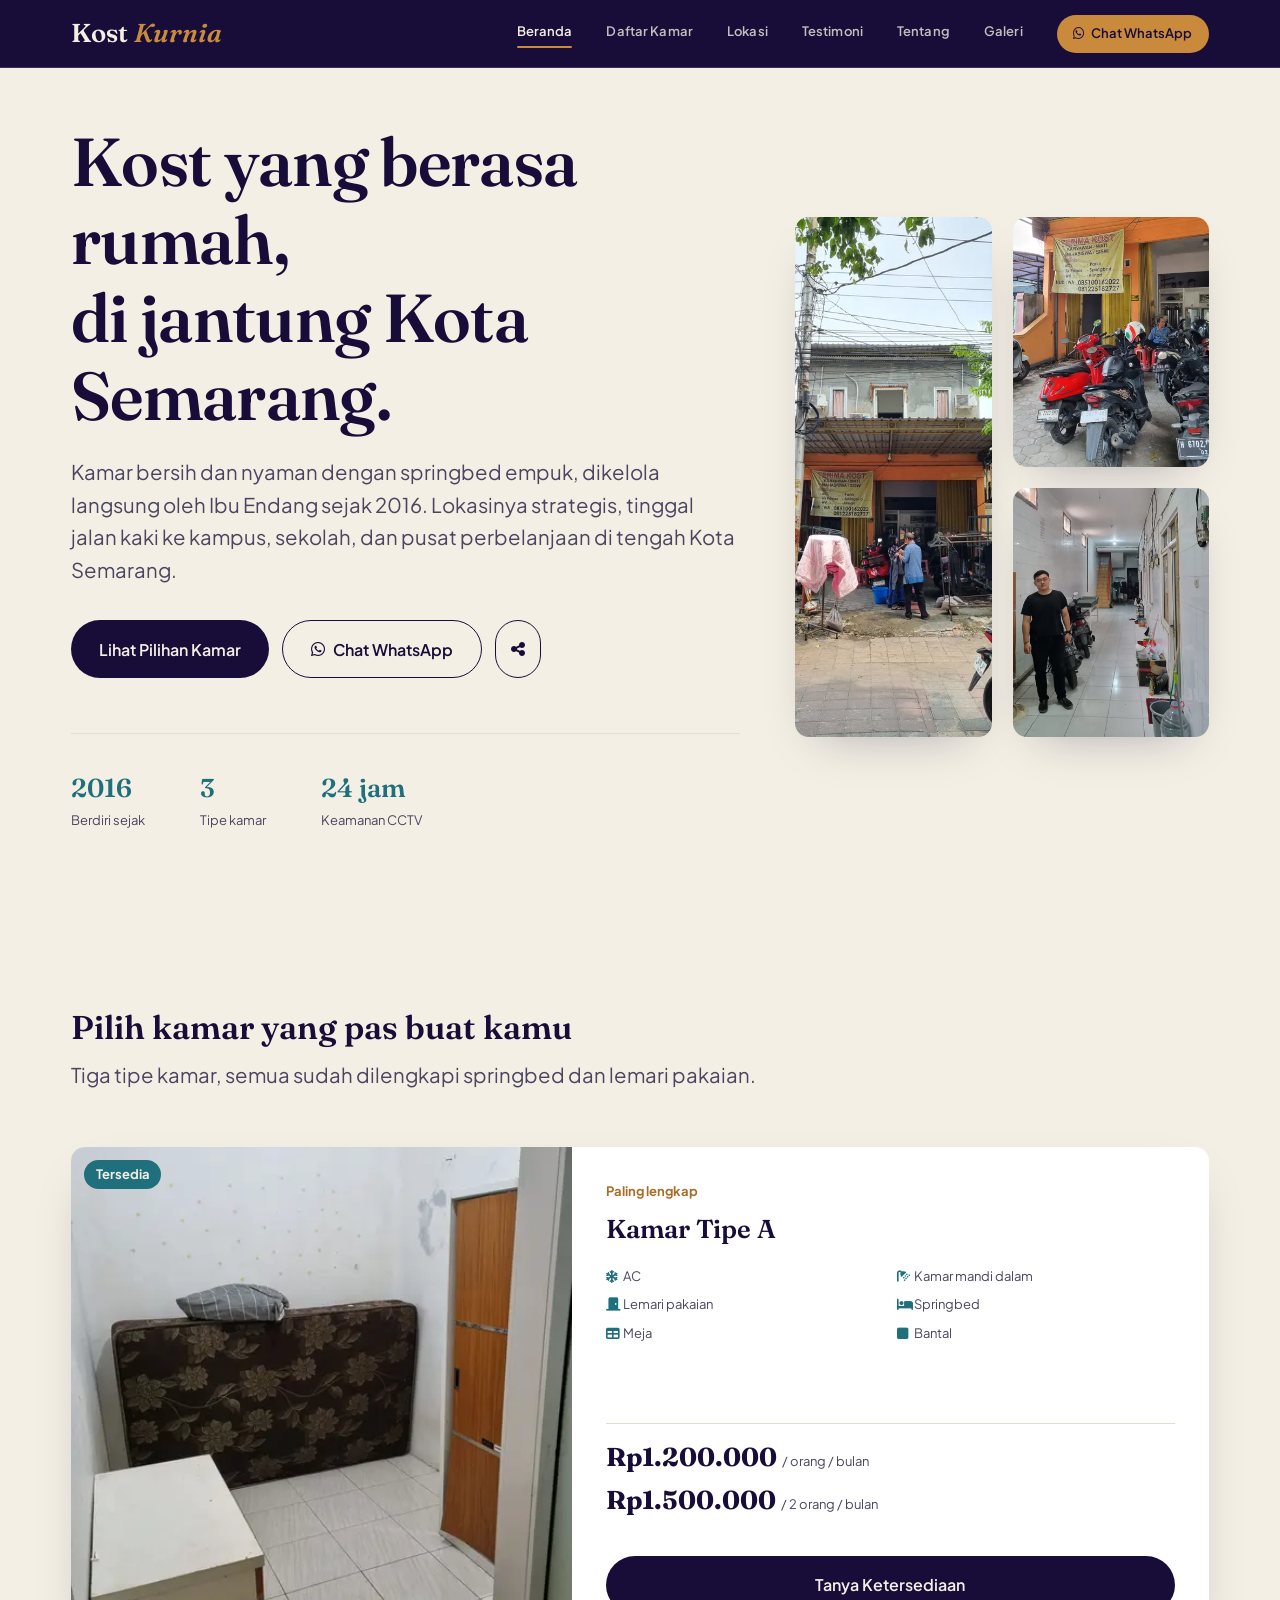
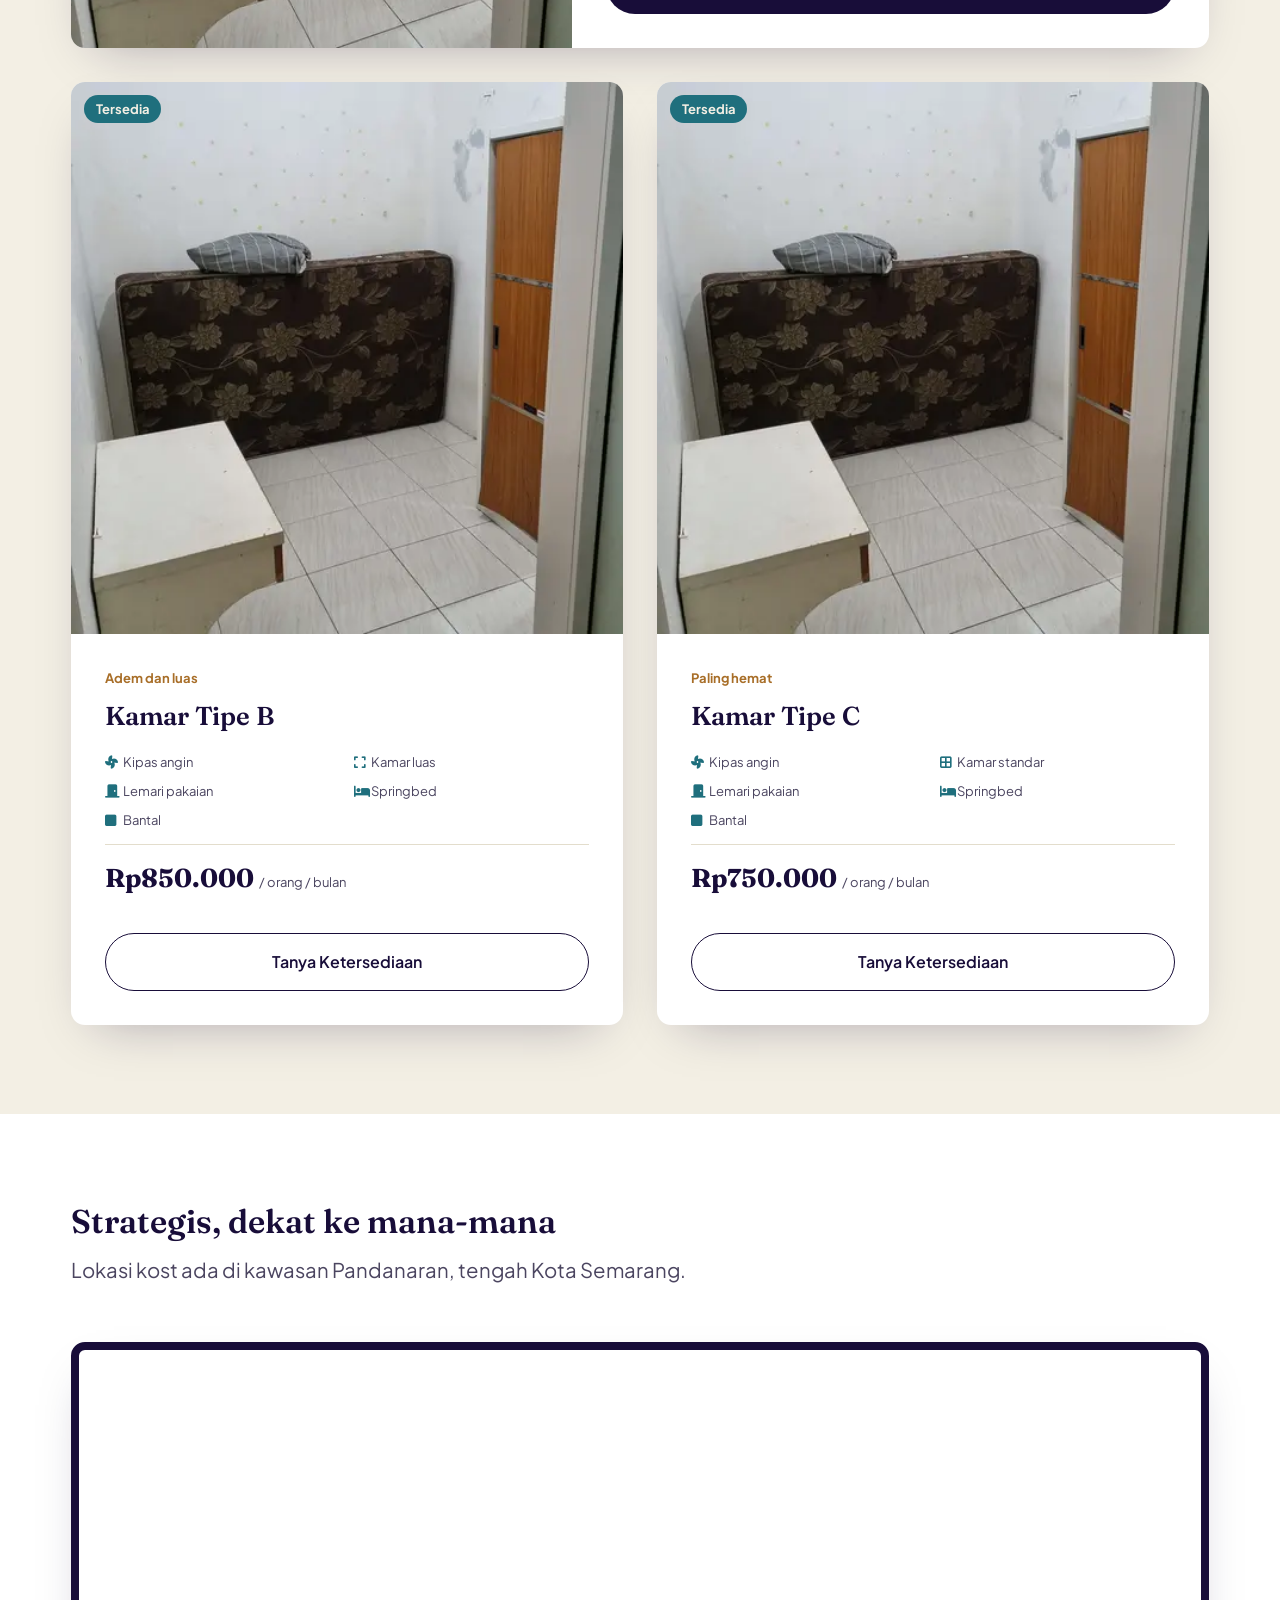
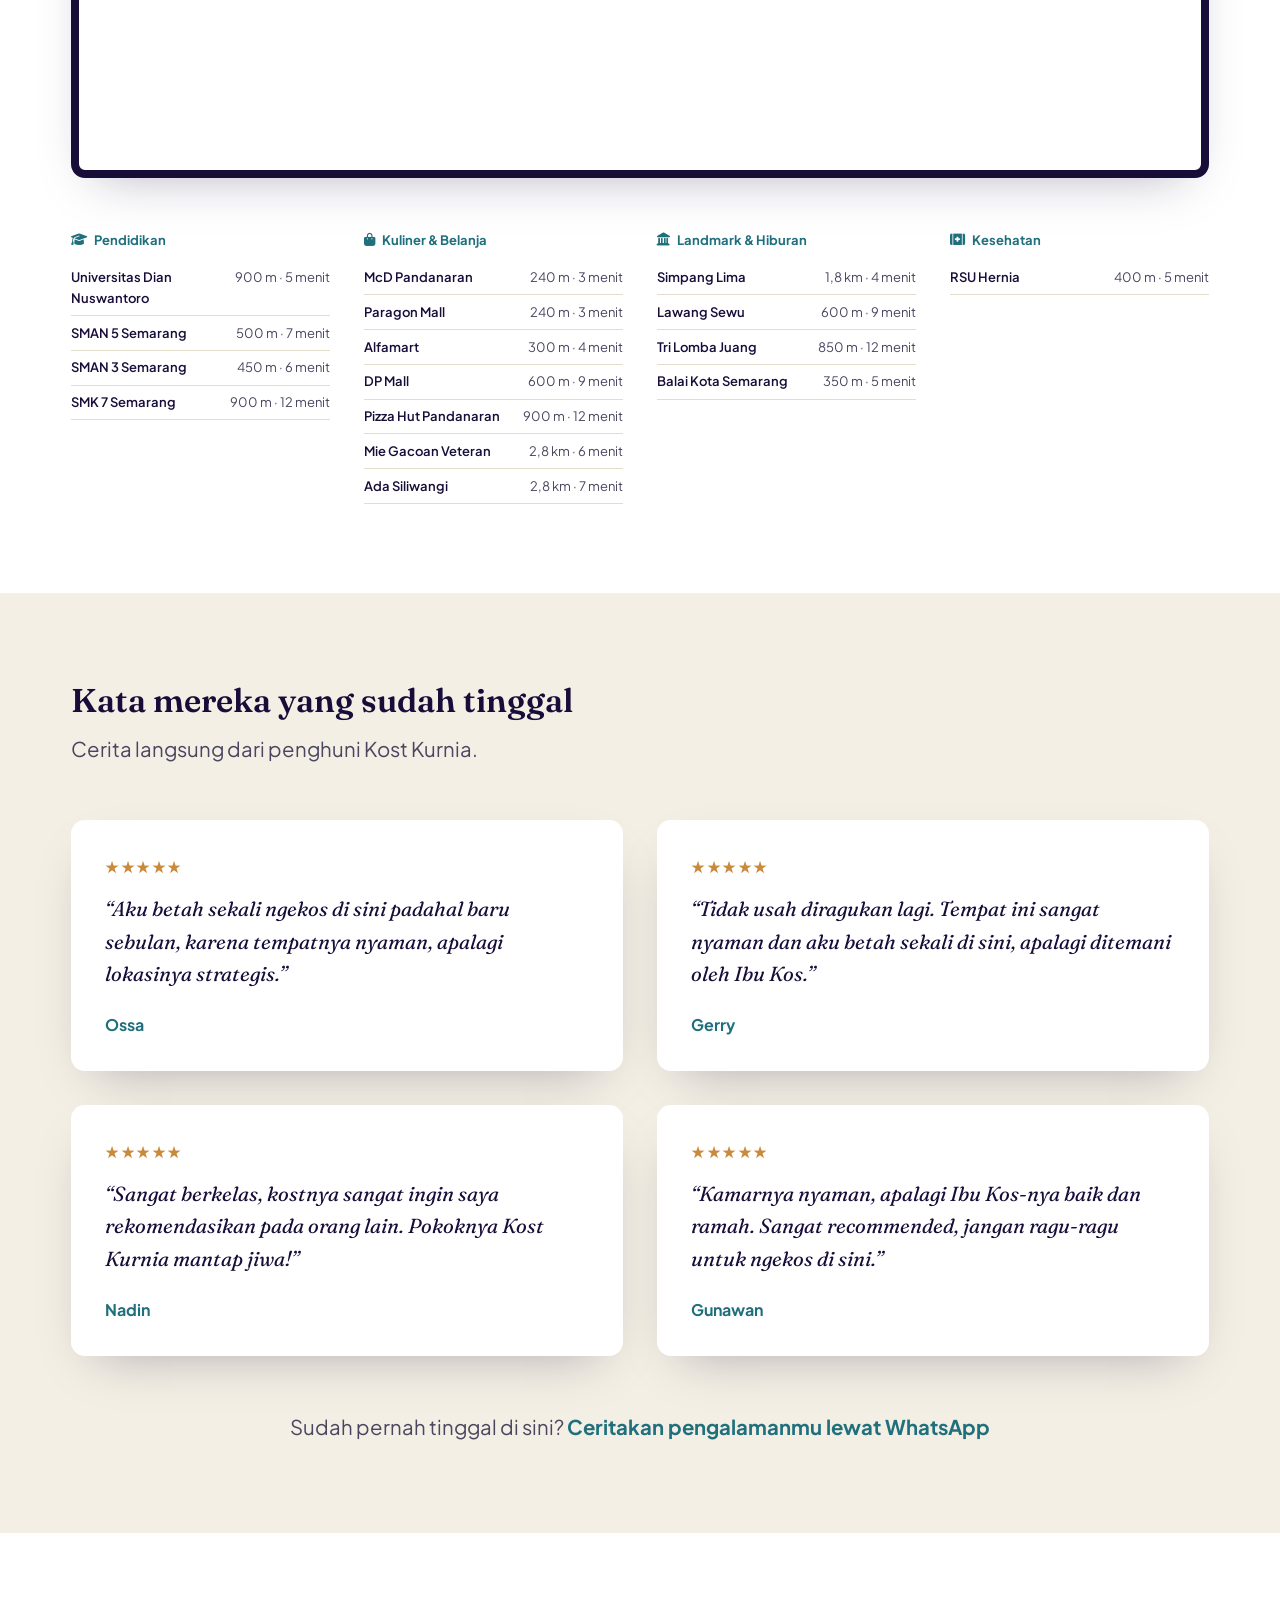
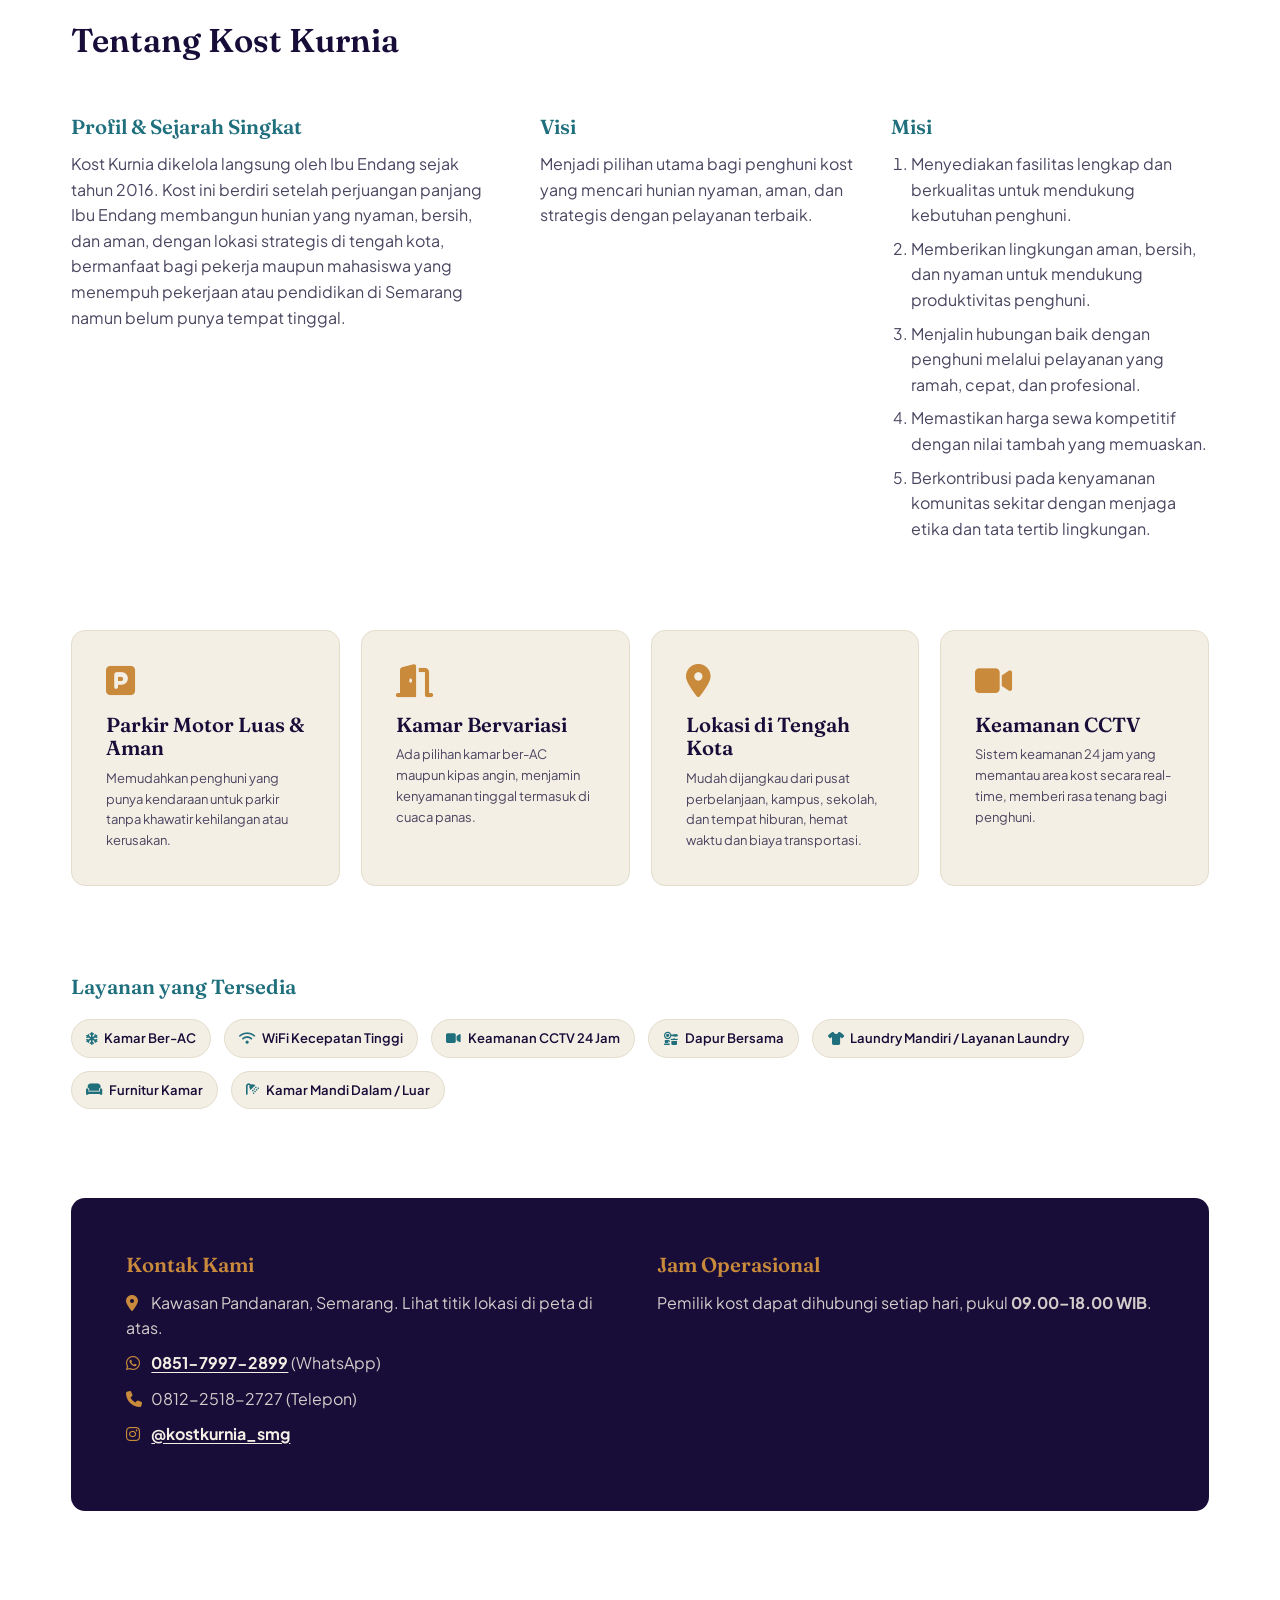
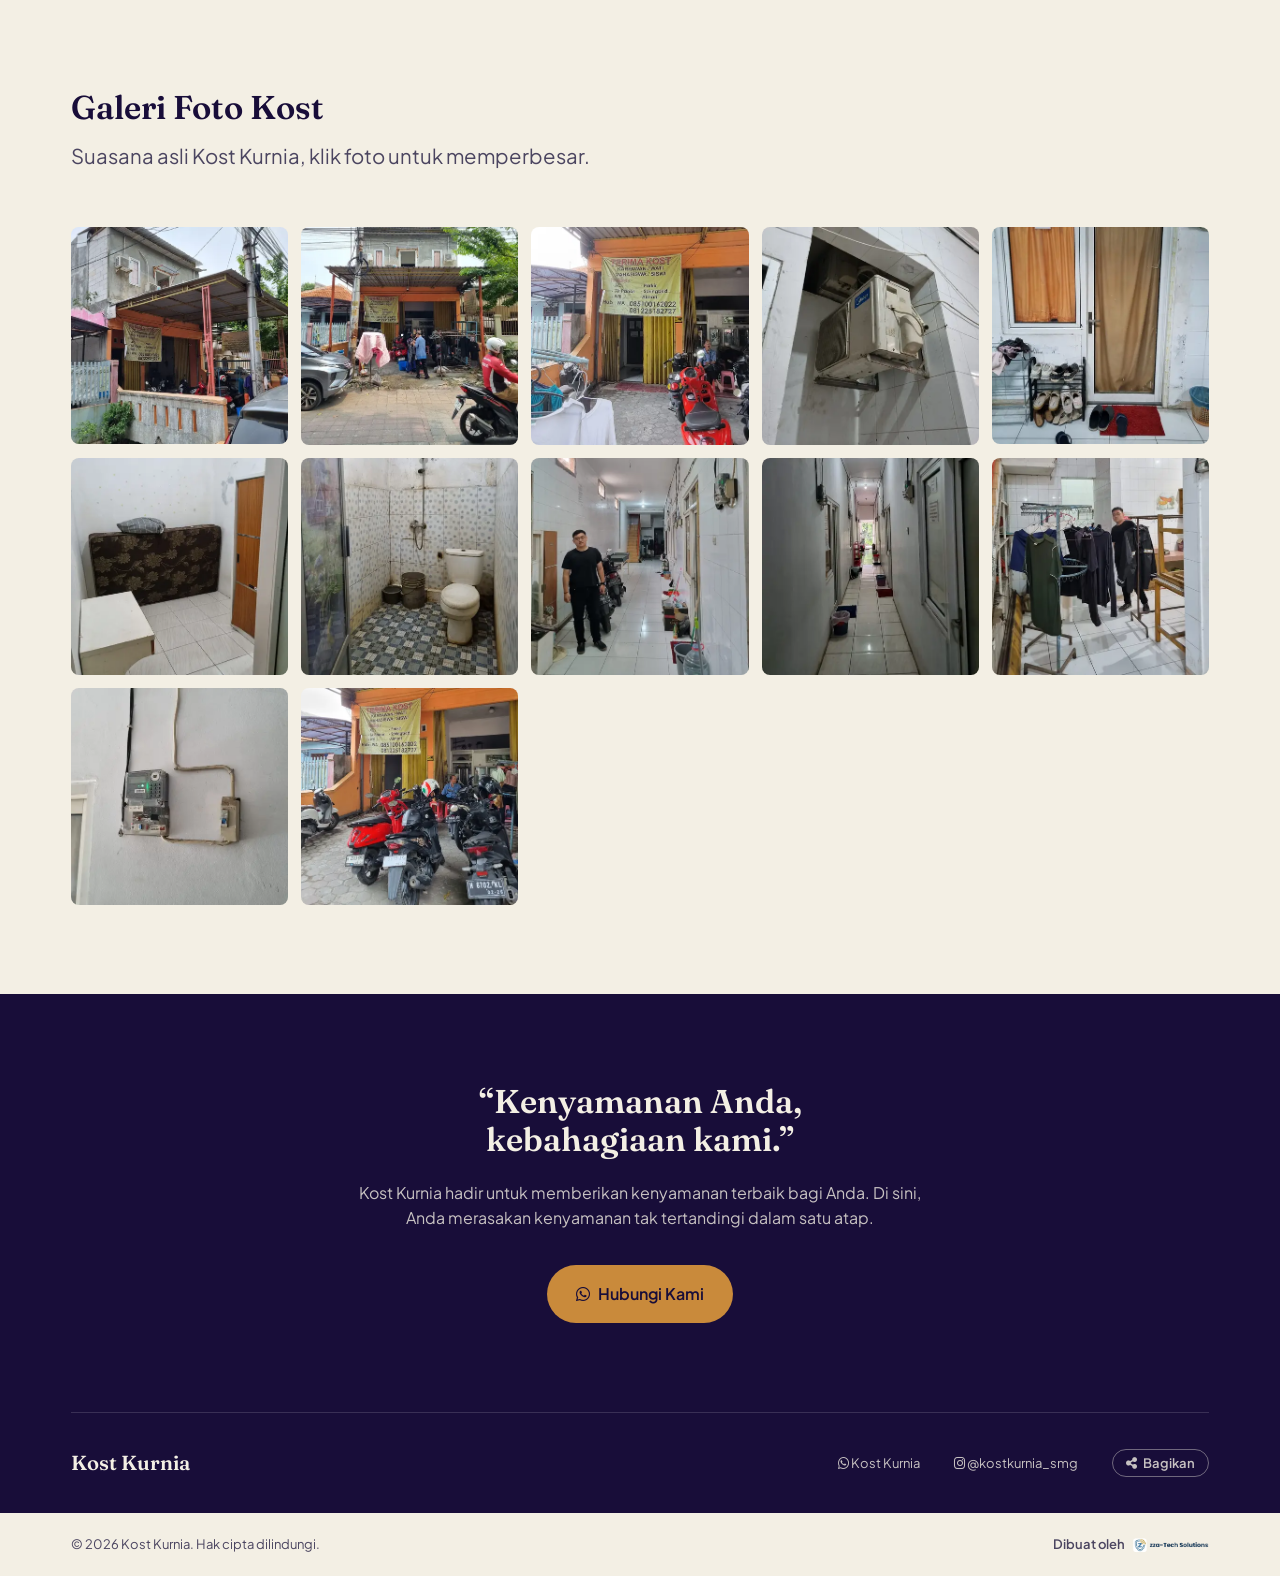
==== commit 2cb59f7d: "Optimasi dimensi gambar dan update HTML untuk performa" ====
--- a/index.html
+++ b/index.html
@@ -185,7 +185,7 @@
         <!-- Room B -->
         <article class="room">
           <div class="room-photo">
-            <img src="assets/img/Kamar_Kost_Fasilitas_Dasar (1).webp" alt="Kamar Tipe B Kost Kurnia">
+            <img src="assets/img/Kamar_Kost_Fasilitas_Dasar.webp" alt="Kamar Tipe B Kost Kurnia">
             <span class="tag tag-available">Tersedia</span>
           </div>
           <div class="room-body">
@@ -211,7 +211,7 @@
         <!-- Room C -->
         <article class="room">
           <div class="room-photo">
-            <img src="assets/img/Kamar_Kost_Fasilitas_Dasar (1).webp" alt="Kamar Tipe C Kost Kurnia">
+            <img src="assets/img/Kamar_Kost_Fasilitas_Dasar.webp" alt="Kamar Tipe C Kost Kurnia">
             <span class="tag tag-available">Tersedia</span>
           </div>
           <div class="room-body">
@@ -499,7 +499,7 @@
       <span class="copyright">© <span id="year"></span> Kost Kurnia. Hak cipta dilindungi.</span>
       <a class="credit" href="https://zzatech.pythonanywhere.com/" target="_blank" rel="noopener noreferrer">
         Dibuat oleh
-        <img src="assets/img/zzaTech.png" alt="zzaTech" class="credit-logo" width="894" height="208" loading="lazy">
+        <img src="assets/img/zzaTech.webp" alt="zzaTech" class="credit-logo" width="894" height="208" loading="lazy">
       </a>
     </div>
   </div>
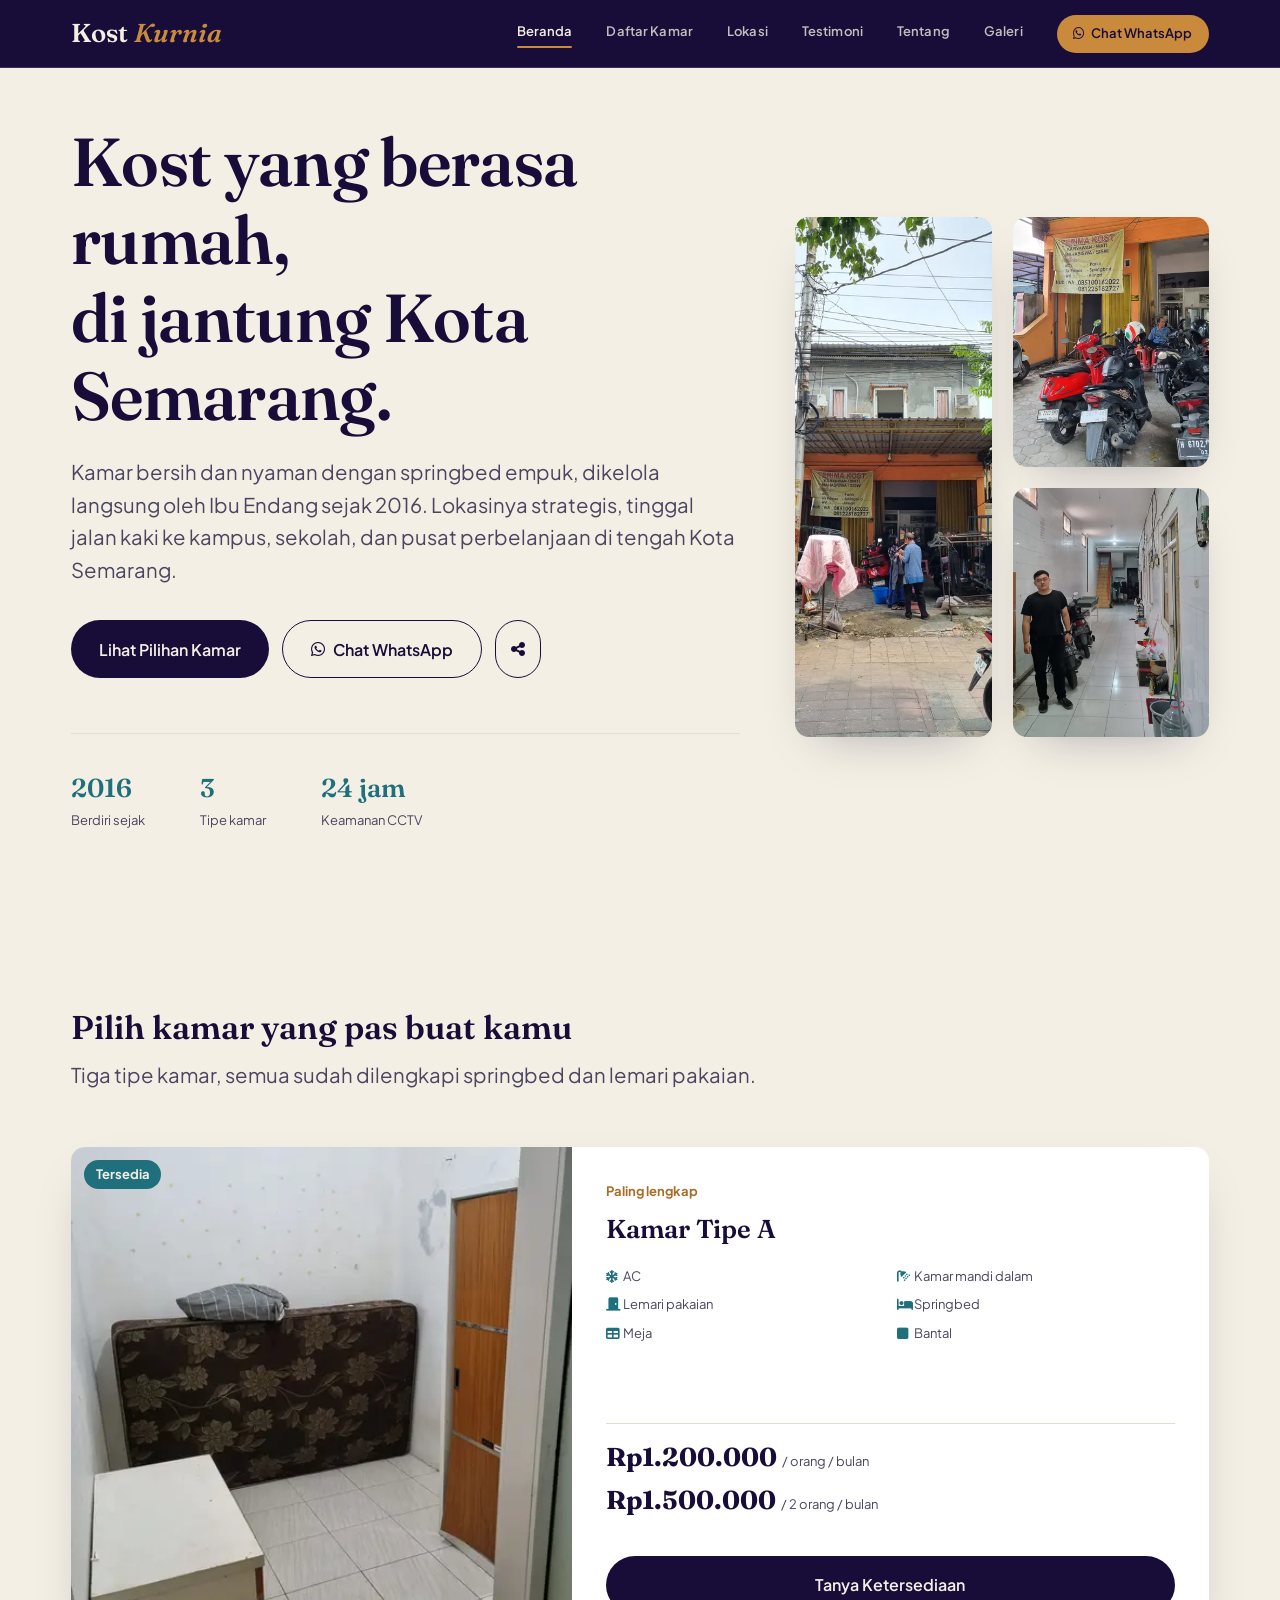
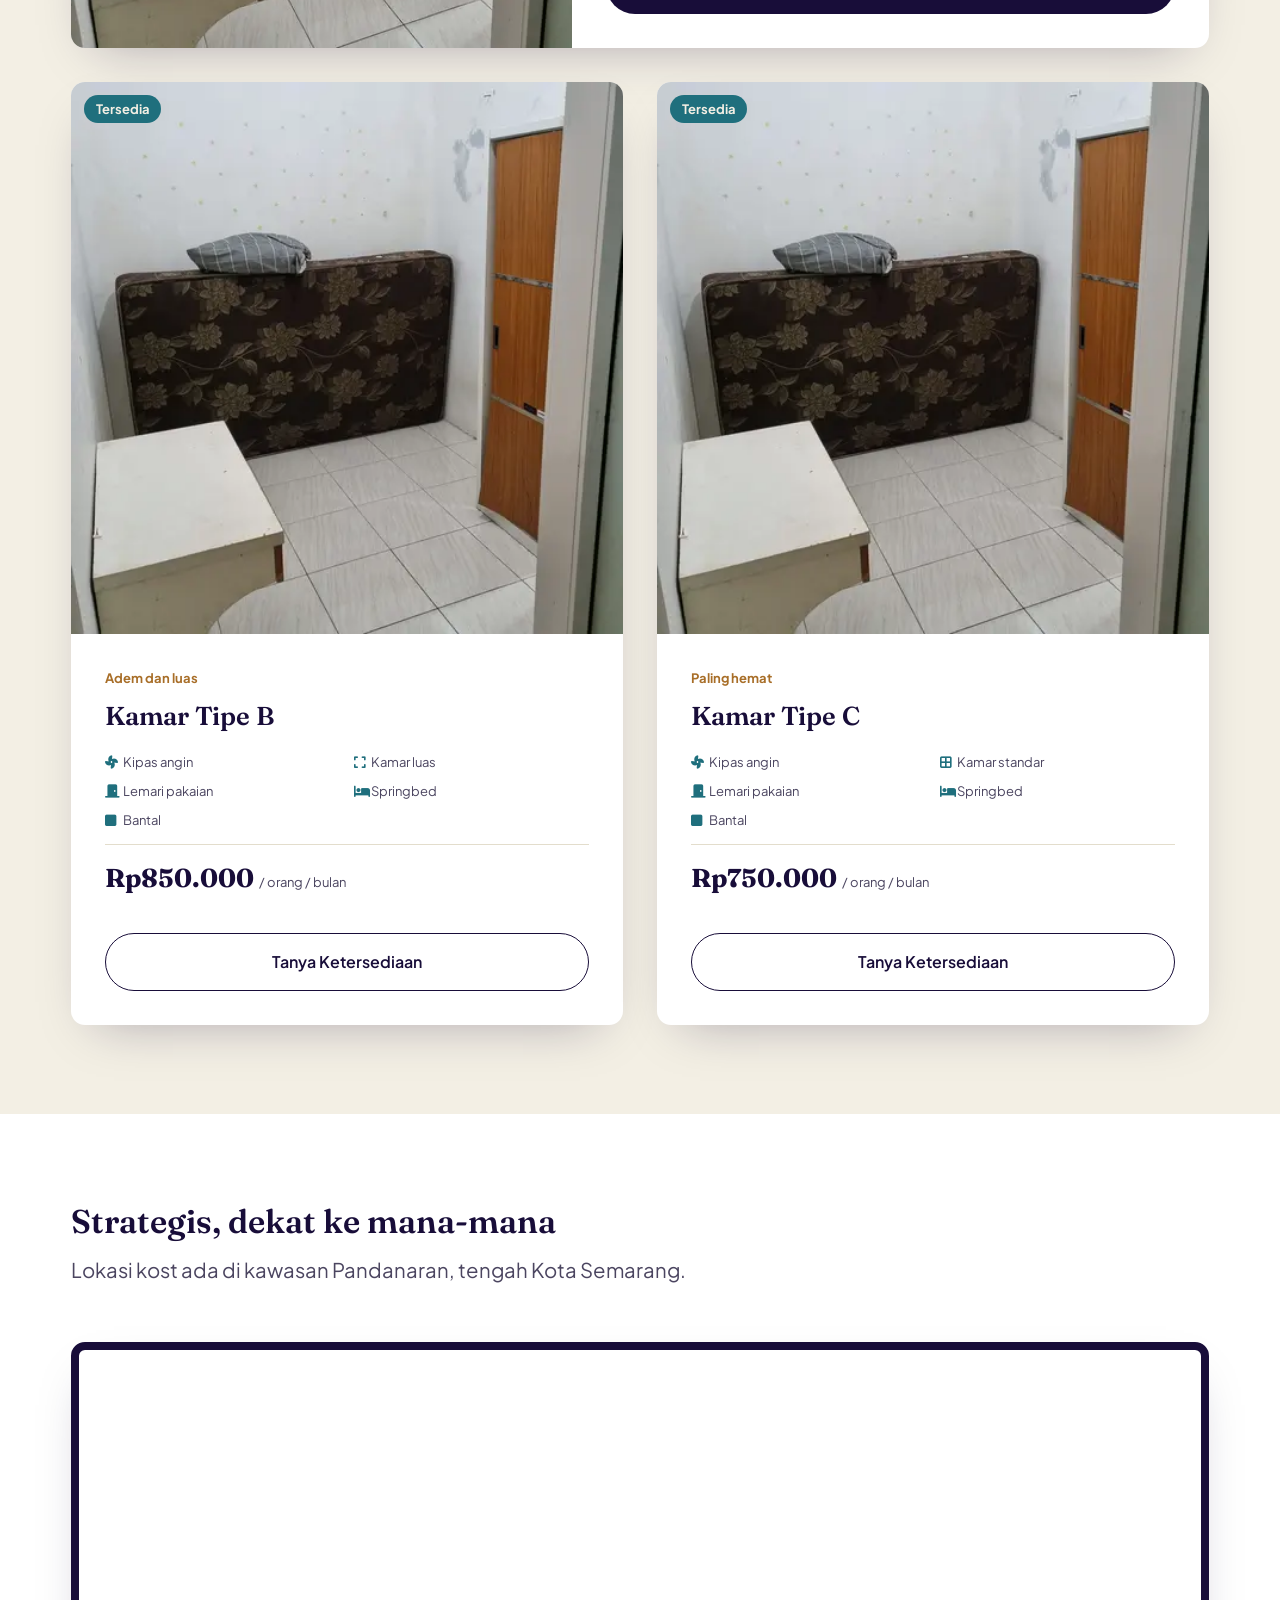
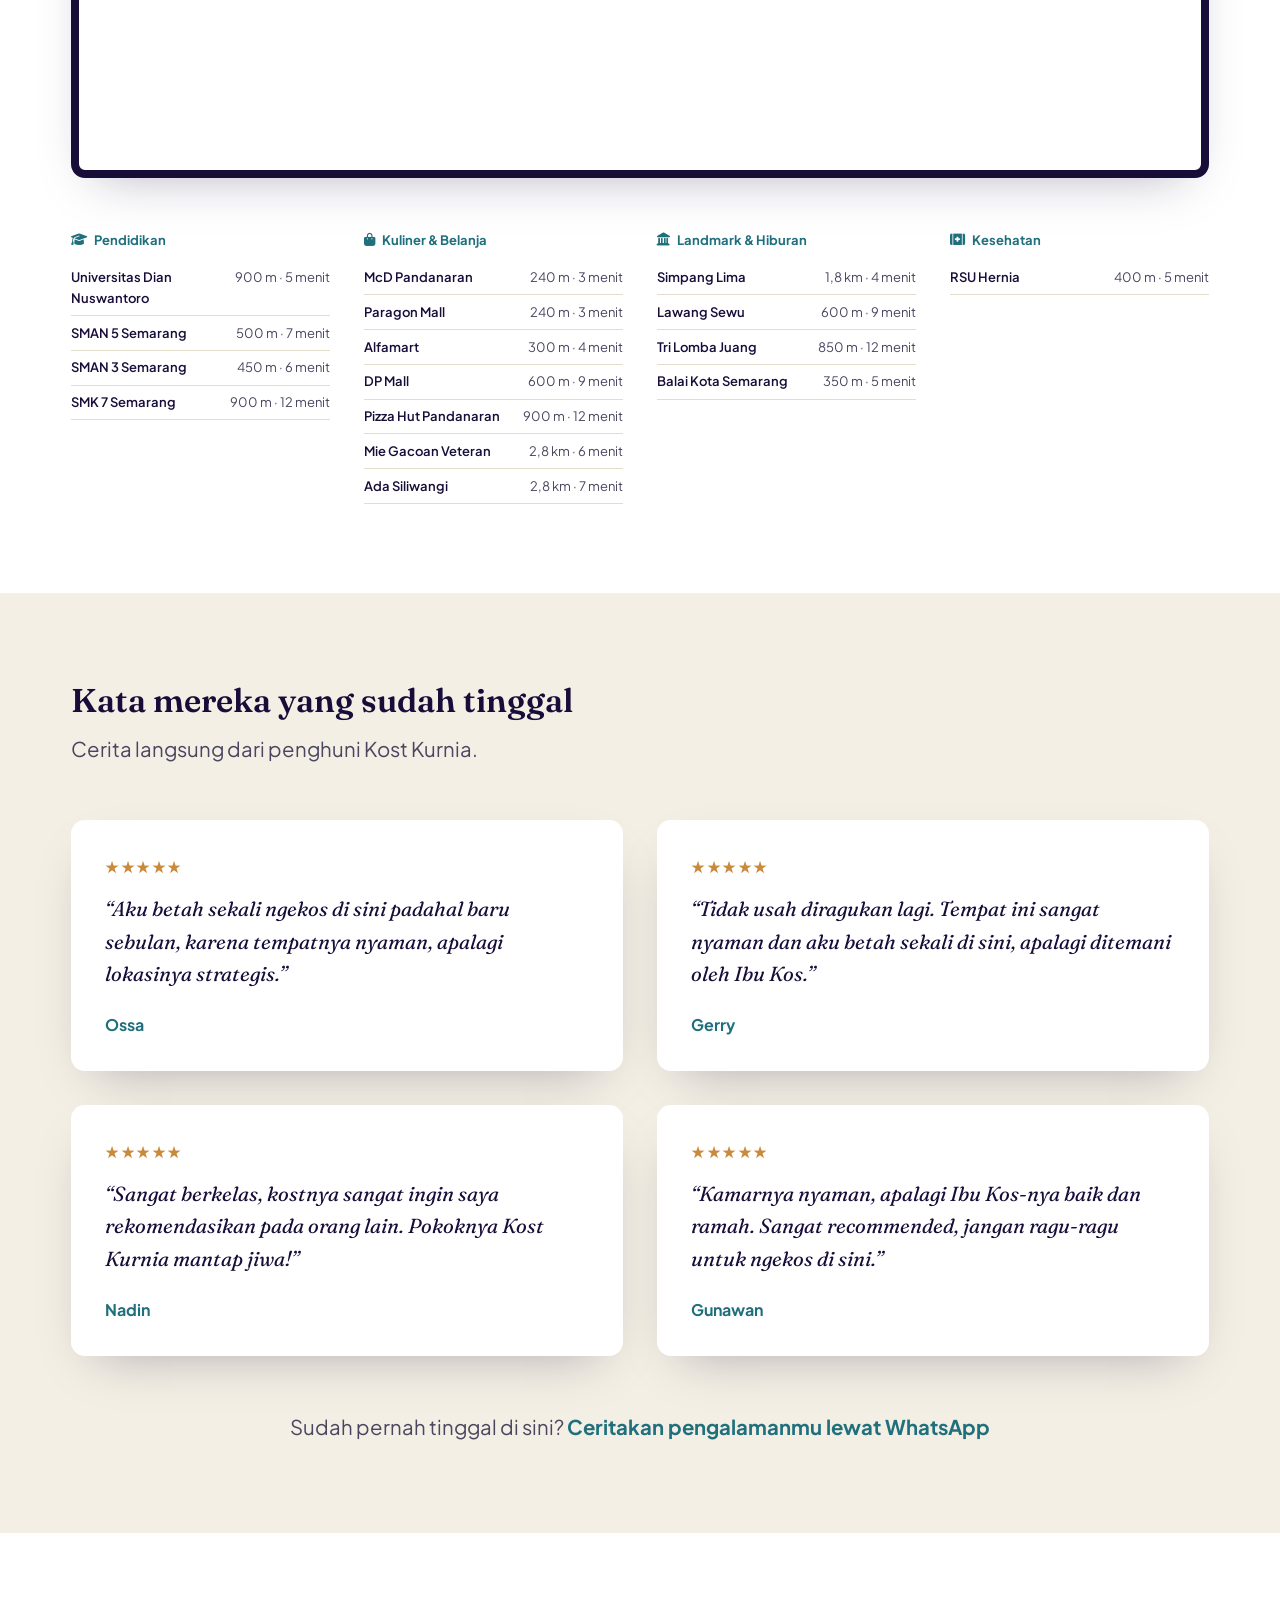
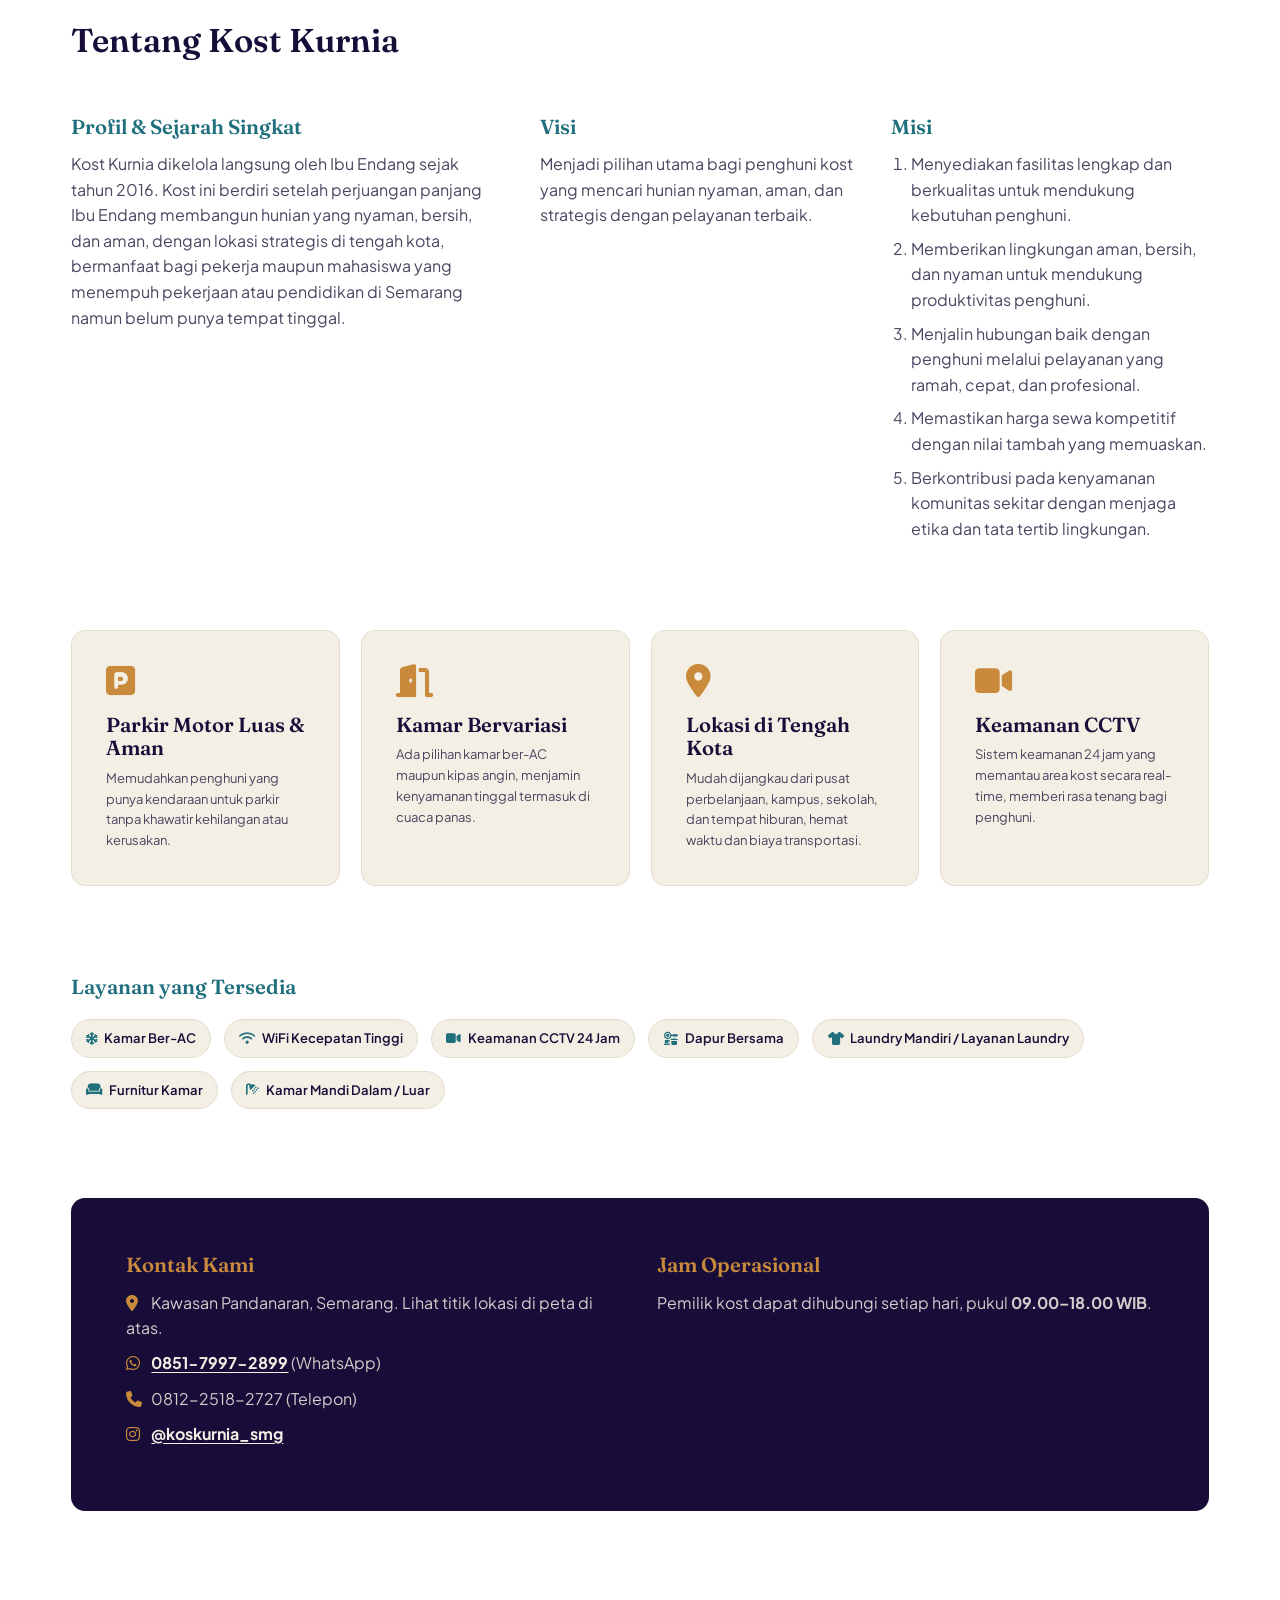
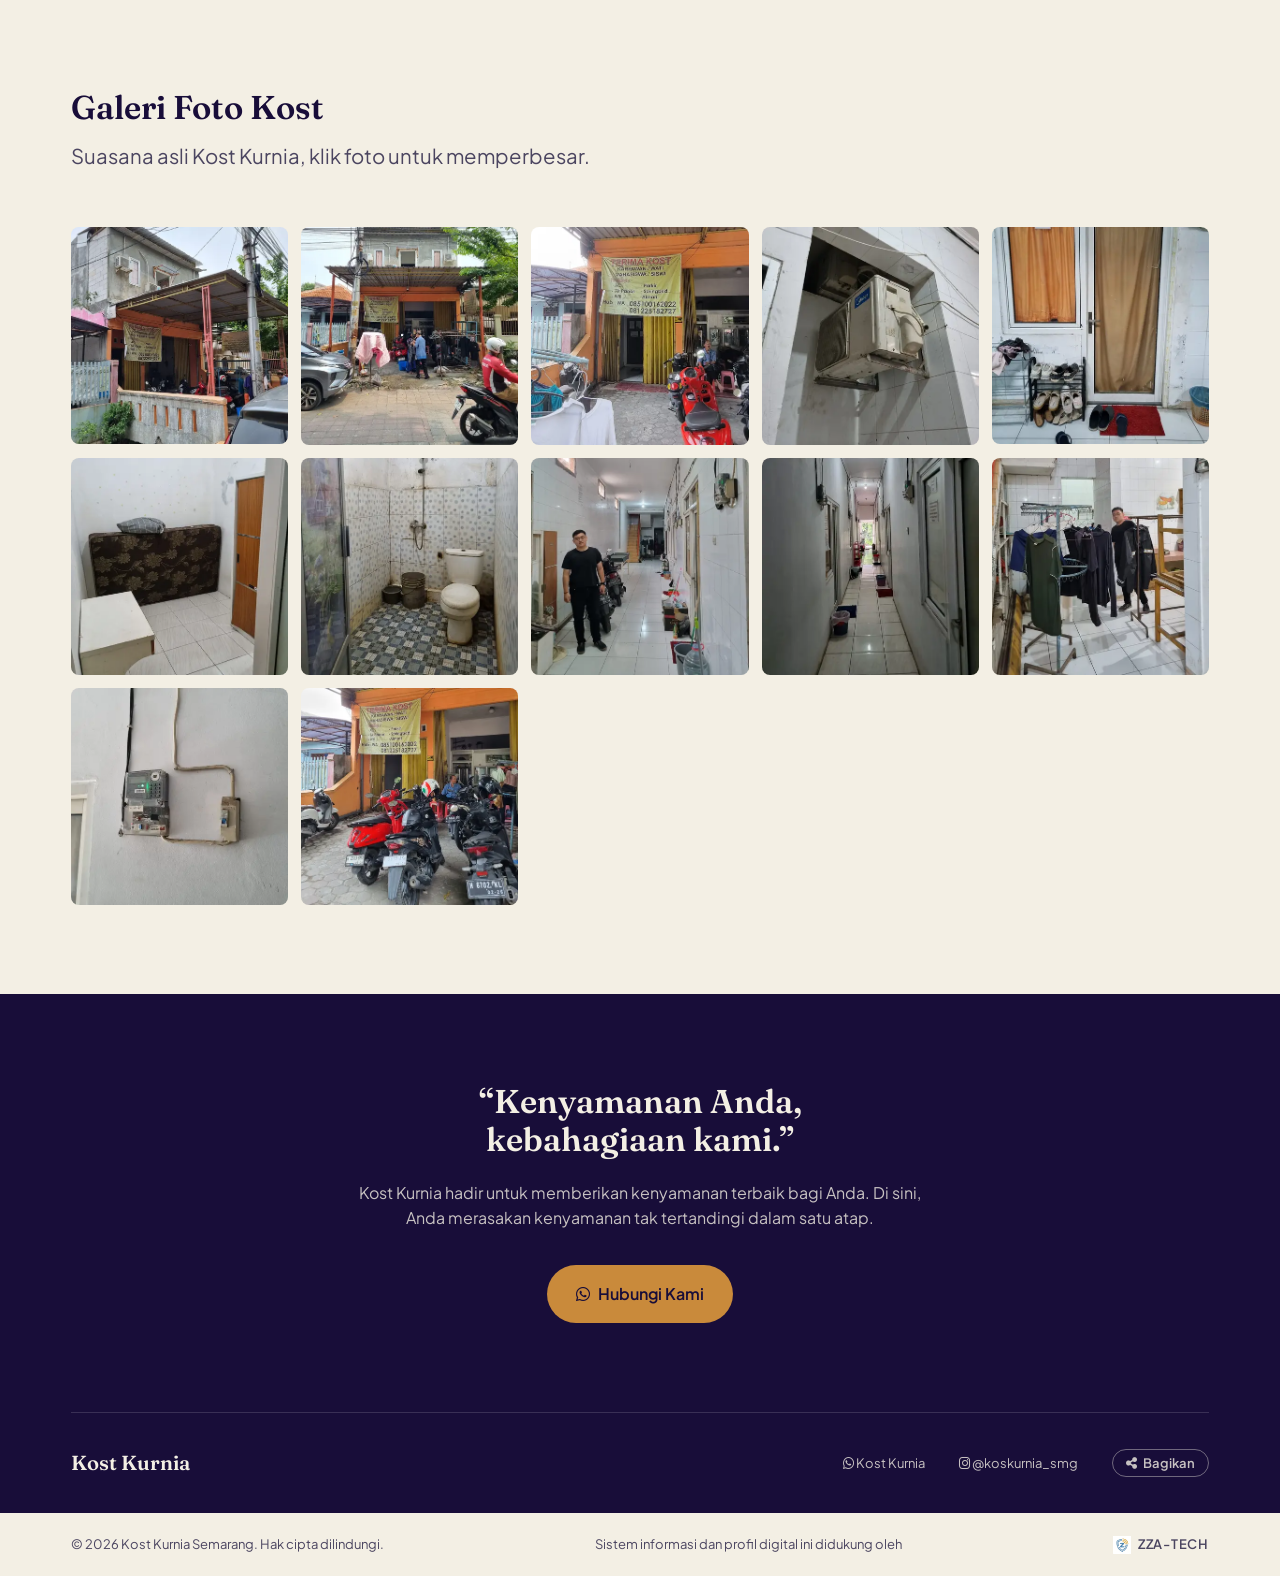
==== commit 01f66e2d: "Pembaruan final footer Zza-Tech, halaman 404, dan konfigurasi Cloudflare" ====
--- a/index.html
+++ b/index.html
@@ -1,512 +1,595 @@
-<!DOCTYPE html>
+<!doctype html>
 <html lang="id">
-
-<head>
-  <meta charset="UTF-8">
-  <meta name="viewport" content="width=device-width, initial-scale=1.0">
-  <title>Kost Kurnia, Kost Nyaman di Tengah Kota Semarang</title>
-  <meta name="description"
-    content="Kamar nyaman ber-AC dan kipas mulai Rp750 ribu per bulan, hanya beberapa menit dari Simpang Lima dan Paragon Mall. Kost Kurnia, rumah kedua di tengah Kota Semarang sejak 2016.">
-  <meta name="keywords"
-    content="kost semarang, kost kurnia, kost dekat simpang lima, kost dekat udinus, kost dekat paragon mall, kost pandanaran semarang, kost ber ac semarang tengah, kost murah semarang, sewa kamar kost semarang">
-  <meta name="author" content="Kost Kurnia">
-  <meta name="robots" content="index, follow">
-  <!-- TODO: ganti https://kostkurnia.vercel.app/ di bawah ini dengan domain asli setelah deploy -->
-  <link rel="canonical" href="https://kostkurnia.vercel.app/">
-  <meta name="theme-color" content="#180d39">
-
-  <!-- Open Graph -->
-  <meta property="og:type" content="website">
-  <meta property="og:site_name" content="Kost Kurnia">
-  <meta property="og:locale" content="id_ID">
-  <meta property="og:url" content="https://kostkurnia.vercel.app/">
-  <meta property="og:title" content="Kost Kurnia, Kost Nyaman di Tengah Kota Semarang">
-  <meta property="og:description"
-    content="Kamar nyaman ber-AC dan kipas mulai Rp750 ribu per bulan, hanya beberapa menit dari Simpang Lima dan Paragon Mall.">
-  <meta property="og:image" content="https://kostkurnia.vercel.app/assets/img/OGP.webp">
-  <meta property="og:image:alt" content="Kost Kurnia, kost nyaman di tengah Kota Semarang">
-
-  <!-- Twitter Card -->
-  <meta name="twitter:card" content="summary_large_image">
-  <meta name="twitter:title" content="Kost Kurnia, Kost Nyaman di Tengah Kota Semarang">
-  <meta name="twitter:description"
-    content="Kamar nyaman ber-AC dan kipas mulai Rp750 ribu per bulan, hanya beberapa menit dari Simpang Lima dan Paragon Mall.">
-  <meta name="twitter:image" content="https://kostkurnia.vercel.app/assets/img/OGP.webp">
-
-  <link rel="icon" href="data:,">
-
-  <!-- Fonts -->
-  <link rel="preconnect" href="https://fonts.googleapis.com">
-  <link rel="preconnect" href="https://fonts.gstatic.com" crossorigin>
-  <link
-    href="https://fonts.googleapis.com/css2?family=Fraunces:ital,opsz,wght@0,9..144,400;0,9..144,500;0,9..144,600;0,9..144,700;1,9..144,500&family=Plus+Jakarta+Sans:wght@400;500;600;700;800&display=swap"
-    rel="stylesheet">
-
-  <!-- Icons -->
-  <link rel="stylesheet" href="https://cdnjs.cloudflare.com/ajax/libs/font-awesome/6.5.1/css/all.min.css">
-
-  <link rel="stylesheet" href="css/style.css">
-
-  <!-- Structured data untuk hasil pencarian Google -->
-  <script type="application/ld+json">
-  {
-    "@context": "https://schema.org",
-    "@type": "LodgingBusiness",
-    "name": "Kost Kurnia",
-    "image": "https://kostkurnia.vercel.app/assets/img/OGP.webp",
-    "url": "https://kostkurnia.vercel.app/",
-    "telephone": "+6285179972899",
-    "priceRange": "Rp750.000 - Rp1.500.000",
-    "address": {
-      "@type": "PostalAddress",
-      "addressLocality": "Semarang",
-      "addressRegion": "Jawa Tengah",
-      "addressCountry": "ID"
-    },
-    "sameAs": ["https://www.instagram.com/koskurnia_smg/"],
-    "aggregateRating": {
-      "@type": "AggregateRating",
-      "ratingValue": "5",
-      "reviewCount": "4"
-    }
-  }
-  </script>
-</head>
-
-<body>
-
-  <!-- ============ NAVBAR ============ -->
-  <header class="site-nav" id="top">
-    <div class="wrap nav-inner">
-      <a class="brand" href="#top">Kost <em>Kurnia</em></a>
-
-      <nav class="nav-links" id="navLinks">
-        <a href="#beranda" class="nav-link active">Beranda</a>
-        <a href="#kamar" class="nav-link">Daftar Kamar</a>
-        <a href="#lokasi" class="nav-link">Lokasi</a>
-        <a href="#testimoni" class="nav-link">Testimoni</a>
-        <a href="#tentang" class="nav-link">Tentang</a>
-        <a href="#galeri" class="nav-link">Galeri</a>
-      </nav>
-
-      <a class="btn btn-amber btn-small nav-cta" target="_blank" rel="noopener"
-        href="https://wa.me/6285179972899?text=Halo%20Kost%20Kurnia%2C%20saya%20mau%20tanya%20info%20kamar">
-        <i class="fa-brands fa-whatsapp"></i> Chat WhatsApp
-      </a>
-
-      <button class="nav-toggle" id="navToggle" aria-label="Buka menu">
-        <span></span><span></span><span></span>
-      </button>
+  <head>
+    <meta charset="UTF-8" />
+    <meta name="viewport" content="width=device-width, initial-scale=1.0" />
+    <title>Kost Kurnia, Kost Nyaman di Tengah Kota Semarang</title>
+    <meta
+      name="description"
+      content="Kamar nyaman ber-AC dan kipas mulai Rp750 ribu per bulan, hanya beberapa menit dari Simpang Lima dan Paragon Mall. Kost Kurnia, rumah kedua di tengah Kota Semarang sejak 2016."
+    />
+    <meta
+      name="keywords"
+      content="kost semarang, kost kurnia, kost dekat simpang lima, kost dekat udinus, kost dekat paragon mall, kost pandanaran semarang, kost ber ac semarang tengah, kost murah semarang, sewa kamar kost semarang"
+    />
+    <meta name="author" content="Kost Kurnia" />
+    <meta name="robots" content="index, follow" />
+
+    <link rel="canonical" href="https://kost-kurnia.zzatech.workers.dev/" />
+    <meta name="theme-color" content="#180d39" />
+
+    <!-- Open Graph -->
+    <meta property="og:type" content="website" />
+    <meta property="og:site_name" content="Kost Kurnia" />
+    <meta property="og:locale" content="id_ID" />
+    <meta property="og:url" content="https://kost-kurnia.zzatech.workers.dev/" />
+    <meta property="og:title" content="Kost Kurnia, Kost Nyaman di Tengah Kota Semarang" />
+    <meta
+      property="og:description"
+      content="Kamar nyaman ber-AC dan kipas mulai Rp750 ribu per bulan, hanya beberapa menit dari Simpang Lima dan Paragon Mall."
+    />
+    <!-- Gambar pratinjau memakai .jpg agar tampil di WhatsApp -->
+    <meta property="og:image" content="https://kost-kurnia.zzatech.workers.dev/assets/img/OGP.jpg" />
+    <meta property="og:image:alt" content="Kost Kurnia, kost nyaman di tengah Kota Semarang" />
+
+    <!-- Twitter Card -->
+    <meta name="twitter:card" content="summary_large_image" />
+    <meta name="twitter:title" content="Kost Kurnia, Kost Nyaman di Tengah Kota Semarang" />
+    <meta
+      name="twitter:description"
+      content="Kamar nyaman ber-AC dan kipas mulai Rp750 ribu per bulan, hanya beberapa menit dari Simpang Lima dan Paragon Mall."
+    />
+    <meta name="twitter:image" content="https://kost-kurnia.zzatech.workers.dev/assets/img/OGP.jpg" />
+
+    <link rel="icon" href="data:," />
+
+    <!-- Fonts -->
+    <link rel="preconnect" href="https://fonts.googleapis.com" />
+    <link rel="preconnect" href="https://fonts.gstatic.com" crossorigin />
+    <link
+      href="https://fonts.googleapis.com/css2?family=Fraunces:ital,opsz,wght@0,9..144,400;0,9..144,500;0,9..144,600;0,9..144,700;1,9..144,500&family=Plus+Jakarta+Sans:wght@400;500;600;700;800&display=swap"
+      rel="stylesheet"
+    />
+
+    <!-- Icons -->
+    <link rel="stylesheet" href="https://cdnjs.cloudflare.com/ajax/libs/font-awesome/6.5.1/css/all.min.css" />
+
+    <link rel="stylesheet" href="css/style.css" />
+
+    <!-- Structured data untuk hasil pencarian Google -->
+    <script type="application/ld+json">
+      {
+        "@context": "https://schema.org",
+        "@type": "LodgingBusiness",
+        "name": "Kost Kurnia",
+        "image": "https://kost-kurnia.zzatech.workers.dev/assets/img/OGP.jpg",
+        "url": "https://kost-kurnia.zzatech.workers.dev/",
+        "telephone": "+6285179972899",
+        "priceRange": "Rp750.000 - Rp1.500.000",
+        "address": {
+          "@type": "PostalAddress",
+          "addressLocality": "Semarang",
+          "addressRegion": "Jawa Tengah",
+          "addressCountry": "ID"
+        },
+        "sameAs": ["https://www.instagram.com/koskurnia_smg/"],
+        "aggregateRating": {
+          "@type": "AggregateRating",
+          "ratingValue": "5",
+          "reviewCount": "4"
+        }
+      }
+    </script>
+  </head>
+
+  <body>
+    <!-- ============ NAVBAR ============ -->
+    <header class="site-nav" id="top">
+      <div class="wrap nav-inner">
+        <a class="brand" href="#top">Kost <em>Kurnia</em></a>
+
+        <nav class="nav-links" id="navLinks">
+          <a href="#beranda" class="nav-link active">Beranda</a>
+          <a href="#kamar" class="nav-link">Daftar Kamar</a>
+          <a href="#lokasi" class="nav-link">Lokasi</a>
+          <a href="#testimoni" class="nav-link">Testimoni</a>
+          <a href="#tentang" class="nav-link">Tentang</a>
+          <a href="#galeri" class="nav-link">Galeri</a>
+        </nav>
+
+        <a
+          class="btn btn-amber btn-small nav-cta"
+          target="_blank"
+          rel="noopener"
+          href="https://wa.me/6285179972899?text=Halo%20Kost%20Kurnia%2C%20saya%20mau%20tanya%20info%20kamar"
+        >
+          <i class="fa-brands fa-whatsapp"></i> Chat WhatsApp
+        </a>
+
+        <button class="nav-toggle" id="navToggle" aria-label="Buka menu" aria-expanded="false" aria-controls="navLinks">
+          <span></span><span></span><span></span>
+        </button>
+      </div>
+    </header>
+
+    <!-- ============ HERO / BERANDA ============ -->
+    <section class="hero" id="beranda">
+      <div class="wrap hero-inner">
+        <div class="hero-copy">
+          <h1>Kost yang berasa rumah,<br />di jantung Kota Semarang.</h1>
+          <p class="lead">
+            Kamar bersih dan nyaman dengan springbed empuk, dikelola langsung oleh Ibu Endang sejak 2016. Lokasinya
+            strategis, tinggal jalan kaki ke kampus, sekolah, dan pusat perbelanjaan di tengah Kota Semarang.
+          </p>
+          <div class="hero-actions">
+            <a href="#kamar" class="btn btn-ink">Lihat Pilihan Kamar</a>
+            <a
+              href="https://wa.me/6285179972899?text=Halo%20Kost%20Kurnia%2C%20saya%20mau%20tanya%20info%20kamar"
+              target="_blank"
+              rel="noopener"
+              class="btn btn-outline"
+            >
+              <i class="fa-brands fa-whatsapp"></i> Chat WhatsApp
+            </a>
+            <button type="button" id="shareBtn" class="btn btn-icon" aria-label="Bagikan halaman ini">
+              <i class="fa-solid fa-share-nodes"></i>
+            </button>
+          </div>
+          <dl class="hero-stats">
+            <div>
+              <dt>2016</dt>
+              <dd>Berdiri sejak</dd>
+            </div>
+            <div>
+              <dt>3</dt>
+              <dd>Tipe kamar</dd>
+            </div>
+            <div>
+              <dt>24 jam</dt>
+              <dd>Keamanan CCTV</dd>
+            </div>
+          </dl>
+        </div>
+
+        <div class="hero-photos">
+          <img class="ph ph-1" src="assets/img/tampakdepan1.webp" alt="Tampak depan Kost Kurnia" />
+          <img class="ph ph-2" src="assets/img/parkiran.webp" alt="Parkiran luar Kost Kurnia" />
+          <img class="ph ph-3" src="assets/img/lorong kost.webp" alt="Lorong Kost Kurnia" />
+        </div>
+      </div>
+    </section>
+
+    <!-- ============ DAFTAR KAMAR ============ -->
+    <section class="section" id="kamar">
+      <div class="wrap">
+        <div class="section-head">
+          <h2>Pilih kamar yang pas buat kamu</h2>
+          <p>Tiga tipe kamar, semua sudah dilengkapi springbed dan lemari pakaian.</p>
+        </div>
+
+        <div class="room-grid">
+          <!-- Room A - featured -->
+          <article class="room room-featured">
+            <div class="room-photo">
+              <img loading="lazy" src="assets/img/Kamar_Kost_Fasilitas_Dasar.webp" alt="Kamar Tipe A Kost Kurnia" />
+              <span class="tag tag-available">Tersedia</span>
+            </div>
+            <div class="room-body">
+              <span class="room-eyebrow">Paling lengkap</span>
+              <h3>Kamar Tipe A</h3>
+              <ul class="facility-list">
+                <li><i class="fa-solid fa-snowflake"></i> AC</li>
+                <li><i class="fa-solid fa-shower"></i> Kamar mandi dalam</li>
+                <li><i class="fa-solid fa-door-closed"></i> Lemari pakaian</li>
+                <li><i class="fa-solid fa-bed"></i> Springbed</li>
+                <li><i class="fa-solid fa-table"></i> Meja</li>
+                <li><i class="fa-solid fa-square"></i> Bantal</li>
+              </ul>
+              <div class="room-price">
+                <div><strong>Rp1.200.000</strong><span>/ orang / bulan</span></div>
+                <div><strong>Rp1.500.000</strong><span>/ 2 orang / bulan</span></div>
+              </div>
+              <a
+                class="btn btn-ink btn-block"
+                target="_blank"
+                rel="noopener"
+                href="https://wa.me/6285179972899?text=Halo%20Kost%20Kurnia%2C%20saya%20mau%20tanya%20ketersediaan%20Kamar%20Tipe%20A"
+              >
+                Tanya Ketersediaan
+              </a>
+            </div>
+          </article>
+
+          <!-- Room B -->
+          <article class="room">
+            <div class="room-photo">
+              <img loading="lazy" src="assets/img/Kamar_Kost_Fasilitas_Dasar.webp" alt="Kamar Tipe B Kost Kurnia" />
+              <span class="tag tag-available">Tersedia</span>
+            </div>
+            <div class="room-body">
+              <span class="room-eyebrow">Adem dan luas</span>
+              <h3>Kamar Tipe B</h3>
+              <ul class="facility-list">
+                <li><i class="fa-solid fa-fan"></i> Kipas angin</li>
+                <li><i class="fa-solid fa-expand"></i> Kamar luas</li>
+                <li><i class="fa-solid fa-door-closed"></i> Lemari pakaian</li>
+                <li><i class="fa-solid fa-bed"></i> Springbed</li>
+                <li><i class="fa-solid fa-square"></i> Bantal</li>
+              </ul>
+              <div class="room-price">
+                <div><strong>Rp850.000</strong><span>/ orang / bulan</span></div>
+              </div>
+              <a
+                class="btn btn-outline btn-block"
+                target="_blank"
+                rel="noopener"
+                href="https://wa.me/6285179972899?text=Halo%20Kost%20Kurnia%2C%20saya%20mau%20tanya%20ketersediaan%20Kamar%20Tipe%20B"
+              >
+                Tanya Ketersediaan
+              </a>
+            </div>
+          </article>
+
+          <!-- Room C -->
+          <article class="room">
+            <div class="room-photo">
+              <img loading="lazy" src="assets/img/Kamar_Kost_Fasilitas_Dasar.webp" alt="Kamar Tipe C Kost Kurnia" />
+              <span class="tag tag-available">Tersedia</span>
+            </div>
+            <div class="room-body">
+              <span class="room-eyebrow">Paling hemat</span>
+              <h3>Kamar Tipe C</h3>
+              <ul class="facility-list">
+                <li><i class="fa-solid fa-fan"></i> Kipas angin</li>
+                <li><i class="fa-solid fa-border-all"></i> Kamar standar</li>
+                <li><i class="fa-solid fa-door-closed"></i> Lemari pakaian</li>
+                <li><i class="fa-solid fa-bed"></i> Springbed</li>
+                <li><i class="fa-solid fa-square"></i> Bantal</li>
+              </ul>
+              <div class="room-price">
+                <div><strong>Rp750.000</strong><span>/ orang / bulan</span></div>
+              </div>
+              <a
+                class="btn btn-outline btn-block"
+                target="_blank"
+                rel="noopener"
+                href="https://wa.me/6285179972899?text=Halo%20Kost%20Kurnia%2C%20saya%20mau%20tanya%20ketersediaan%20Kamar%20Tipe%20C"
+              >
+                Tanya Ketersediaan
+              </a>
+            </div>
+          </article>
+        </div>
+      </div>
+    </section>
+
+    <!-- ============ LOKASI ============ -->
+    <section class="section section-alt" id="lokasi">
+      <div class="wrap">
+        <div class="section-head">
+          <h2>Strategis, dekat ke mana-mana</h2>
+          <p>Lokasi kost ada di kawasan Pandanaran, tengah Kota Semarang.</p>
+        </div>
+
+        <div class="map-frame">
+          <iframe
+            src="https://www.google.com/maps/embed?pb=!1m18!1m12!1m3!1d3960.2111841525093!2d110.41189197479355!3d-6.984385468396697!2m3!1f0!2f0!3f0!3m2!1i1024!2i768!4f13.1!3m3!1m2!1s0x2e708b0357e3eed3%3A0x2710bdacc60a617c!2sKost%20kurnia!5e0!3m2!1sid!2sid!4v1732880240707!5m2!1sid!2sid"
+            allowfullscreen
+            loading="lazy"
+            title="Lokasi Kost Kurnia di Google Maps"
+          ></iframe>
+        </div>
+
+        <div class="nearby-grid">
+          <div class="nearby-group">
+            <h3><i class="fa-solid fa-graduation-cap"></i> Pendidikan</h3>
+            <ul>
+              <li><span>Universitas Dian Nuswantoro</span><em>900 m · 5 menit</em></li>
+              <li><span>SMAN 5 Semarang</span><em>500 m · 7 menit</em></li>
+              <li><span>SMAN 3 Semarang</span><em>450 m · 6 menit</em></li>
+              <li><span>SMK 7 Semarang</span><em>900 m · 12 menit</em></li>
+            </ul>
+          </div>
+          <div class="nearby-group">
+            <h3><i class="fa-solid fa-bag-shopping"></i> Kuliner &amp; Belanja</h3>
+            <ul>
+              <li><span>McD Pandanaran</span><em>240 m · 3 menit</em></li>
+              <li><span>Paragon Mall</span><em>240 m · 3 menit</em></li>
+              <li><span>Alfamart</span><em>300 m · 4 menit</em></li>
+              <li><span>DP Mall</span><em>600 m · 9 menit</em></li>
+              <li><span>Pizza Hut Pandanaran</span><em>900 m · 12 menit</em></li>
+              <li><span>Mie Gacoan Veteran</span><em>2,8 km · 6 menit</em></li>
+              <li><span>Ada Siliwangi</span><em>2,8 km · 7 menit</em></li>
+            </ul>
+          </div>
+          <div class="nearby-group">
+            <h3><i class="fa-solid fa-landmark"></i> Landmark &amp; Hiburan</h3>
+            <ul>
+              <li><span>Simpang Lima</span><em>1,8 km · 4 menit</em></li>
+              <li><span>Lawang Sewu</span><em>600 m · 9 menit</em></li>
+              <li><span>Tri Lomba Juang</span><em>850 m · 12 menit</em></li>
+              <li><span>Balai Kota Semarang</span><em>350 m · 5 menit</em></li>
+            </ul>
+          </div>
+          <div class="nearby-group">
+            <h3><i class="fa-solid fa-kit-medical"></i> Kesehatan</h3>
+            <ul>
+              <li><span>RSU Hernia</span><em>400 m · 5 menit</em></li>
+            </ul>
+          </div>
+        </div>
+      </div>
+    </section>
+
+    <!-- ============ TESTIMONI ============ -->
+    <section class="section" id="testimoni">
+      <div class="wrap">
+        <div class="section-head">
+          <h2>Kata mereka yang sudah tinggal</h2>
+          <p>Cerita langsung dari penghuni Kost Kurnia.</p>
+        </div>
+
+        <div class="testi-grid">
+          <blockquote class="testi">
+            <div class="stars">★★★★★</div>
+            <p>
+              “Aku betah sekali ngekos di sini padahal baru sebulan, karena tempatnya nyaman, apalagi lokasinya
+              strategis.”
+            </p>
+            <cite>Ossa</cite>
+          </blockquote>
+          <blockquote class="testi">
+            <div class="stars">★★★★★</div>
+            <p>
+              “Tidak usah diragukan lagi. Tempat ini sangat nyaman dan aku betah sekali di sini, apalagi ditemani oleh
+              Ibu Kos.”
+            </p>
+            <cite>Gerry</cite>
+          </blockquote>
+          <blockquote class="testi">
+            <div class="stars">★★★★★</div>
+            <p>
+              “Sangat berkelas, kostnya sangat ingin saya rekomendasikan pada orang lain. Pokoknya Kost Kurnia mantap
+              jiwa!”
+            </p>
+            <cite>Nadin</cite>
+          </blockquote>
+          <blockquote class="testi">
+            <div class="stars">★★★★★</div>
+            <p>
+              “Kamarnya nyaman, apalagi Ibu Kos-nya baik dan ramah. Sangat recommended, jangan ragu-ragu untuk ngekos di
+              sini.”
+            </p>
+            <cite>Gunawan</cite>
+          </blockquote>
+        </div>
+
+        <p class="testi-cta">
+          Sudah pernah tinggal di sini?
+          <a
+            target="_blank"
+            rel="noopener"
+            href="https://wa.me/6285179972899?text=Halo%20Kost%20Kurnia%2C%20saya%20mau%20cerita%20pengalaman%20tinggal%20di%20sini"
+            >Ceritakan pengalamanmu lewat WhatsApp</a
+          >
+        </p>
+      </div>
+    </section>
+
+    <!-- ============ TENTANG ============ -->
+    <section class="section section-alt" id="tentang">
+      <div class="wrap">
+        <div class="section-head">
+          <h2>Tentang Kost Kurnia</h2>
+        </div>
+
+        <div class="about-grid">
+          <div class="about-profile">
+            <h3>Profil &amp; Sejarah Singkat</h3>
+            <p>
+              Kost Kurnia dikelola langsung oleh Ibu Endang sejak tahun 2016. Kost ini berdiri setelah perjuangan
+              panjang Ibu Endang membangun hunian yang nyaman, bersih, dan aman, dengan lokasi strategis di tengah kota,
+              bermanfaat bagi pekerja maupun mahasiswa yang menempuh pekerjaan atau pendidikan di Semarang namun belum
+              punya tempat tinggal.
+            </p>
+          </div>
+          <div class="about-vm">
+            <div>
+              <h3>Visi</h3>
+              <p>
+                Menjadi pilihan utama bagi penghuni kost yang mencari hunian nyaman, aman, dan strategis dengan
+                pelayanan terbaik.
+              </p>
+            </div>
+            <div>
+              <h3>Misi</h3>
+              <ol>
+                <li>Menyediakan fasilitas lengkap dan berkualitas untuk mendukung kebutuhan penghuni.</li>
+                <li>Memberikan lingkungan aman, bersih, dan nyaman untuk mendukung produktivitas penghuni.</li>
+                <li>Menjalin hubungan baik dengan penghuni melalui pelayanan yang ramah, cepat, dan profesional.</li>
+                <li>Memastikan harga sewa kompetitif dengan nilai tambah yang memuaskan.</li>
+                <li>
+                  Berkontribusi pada kenyamanan komunitas sekitar dengan menjaga etika dan tata tertib lingkungan.
+                </li>
+              </ol>
+            </div>
+          </div>
+        </div>
+
+        <div class="advantage-grid">
+          <div class="advantage">
+            <i class="fa-solid fa-square-parking"></i>
+            <h4>Parkir Motor Luas &amp; Aman</h4>
+            <p>Memudahkan penghuni yang punya kendaraan untuk parkir tanpa khawatir kehilangan atau kerusakan.</p>
+          </div>
+          <div class="advantage">
+            <i class="fa-solid fa-door-open"></i>
+            <h4>Kamar Bervariasi</h4>
+            <p>Ada pilihan kamar ber-AC maupun kipas angin, menjamin kenyamanan tinggal termasuk di cuaca panas.</p>
+          </div>
+          <div class="advantage">
+            <i class="fa-solid fa-location-dot"></i>
+            <h4>Lokasi di Tengah Kota</h4>
+            <p>
+              Mudah dijangkau dari pusat perbelanjaan, kampus, sekolah, dan tempat hiburan, hemat waktu dan biaya
+              transportasi.
+            </p>
+          </div>
+          <div class="advantage">
+            <i class="fa-solid fa-video"></i>
+            <h4>Keamanan CCTV</h4>
+            <p>Sistem keamanan 24 jam yang memantau area kost secara real-time, memberi rasa tenang bagi penghuni.</p>
+          </div>
+        </div>
+
+        <div class="services">
+          <h3>Layanan yang Tersedia</h3>
+          <div class="service-chips">
+            <span><i class="fa-solid fa-snowflake"></i> Kamar Ber-AC</span>
+            <span><i class="fa-solid fa-wifi"></i> WiFi Kecepatan Tinggi</span>
+            <span><i class="fa-solid fa-video"></i> Keamanan CCTV 24 Jam</span>
+            <span><i class="fa-solid fa-kitchen-set"></i> Dapur Bersama</span>
+            <span><i class="fa-solid fa-shirt"></i> Laundry Mandiri / Layanan Laundry</span>
+            <span><i class="fa-solid fa-couch"></i> Furnitur Kamar</span>
+            <span><i class="fa-solid fa-shower"></i> Kamar Mandi Dalam / Luar</span>
+          </div>
+        </div>
+
+        <div class="contact-card">
+          <div>
+            <h3>Kontak Kami</h3>
+            <p>
+              <i class="fa-solid fa-location-dot"></i> Kawasan Pandanaran, Semarang. Lihat titik lokasi di peta di atas.
+            </p>
+            <p>
+              <i class="fa-brands fa-whatsapp"></i>
+              <a href="https://wa.me/6285179972899" target="_blank" rel="noopener">0851-7997-2899</a> (WhatsApp)
+            </p>
+            <p><i class="fa-solid fa-phone"></i> 0812-2518-2727 (Telepon)</p>
+            <p>
+              <i class="fa-brands fa-instagram"></i>
+              <a href="https://www.instagram.com/koskurnia_smg/" target="_blank" rel="noopener">@koskurnia_smg</a>
+            </p>
+          </div>
+          <div>
+            <h3>Jam Operasional</h3>
+            <p>Pemilik kost dapat dihubungi setiap hari, pukul <strong>09.00–18.00 WIB</strong>.</p>
+          </div>
+        </div>
+      </div>
+    </section>
+
+    <!-- ============ GALERI ============ -->
+    <section class="section" id="galeri">
+      <div class="wrap">
+        <div class="section-head">
+          <h2>Galeri Foto Kost</h2>
+          <p>Suasana asli Kost Kurnia, klik foto untuk memperbesar.</p>
+        </div>
+
+        <div class="gallery-grid" id="galleryGrid">
+          <img
+            loading="lazy"
+            src="assets/img/tampak depan2.webp"
+            alt="Tampak depan kost 1"
+            data-caption="Tampak Depan (1)"
+          />
+          <img
+            loading="lazy"
+            src="assets/img/tampakdepan4.webp"
+            alt="Tampak depan kost 2"
+            data-caption="Tampak Depan (2)"
+          />
+          <img
+            loading="lazy"
+            src="assets/img/tampakdepan3.webp"
+            alt="Tampak depan kost 3"
+            data-caption="Tampak Depan (3)"
+          />
+          <img loading="lazy" src="assets/img/ac kost.webp" alt="AC kamar" data-caption="AC Kamar" />
+          <img loading="lazy" src="assets/img/depan kamar.webp" alt="Depan kamar" data-caption="Depan Kamar" />
+          <img
+            loading="lazy"
+            src="assets/img/Kamar_Kost_Fasilitas_Dasar.webp"
+            alt="Fasilitas dasar kamar"
+            data-caption="Fasilitas Dasar Kamar"
+          />
+          <img loading="lazy" src="assets/img/kamar mandi.webp" alt="Kamar mandi" data-caption="Kamar Mandi" />
+          <img loading="lazy" src="assets/img/lorong kost.webp" alt="Lorong kost 1" data-caption="Lorong Kost (1)" />
+          <img loading="lazy" src="assets/img/lorong kost2.webp" alt="Lorong kost 2" data-caption="Lorong Kost (2)" />
+          <img loading="lazy" src="assets/img/jemuran kost.webp" alt="Area jemuran" data-caption="Area Jemuran" />
+          <img
+            loading="lazy"
+            src="assets/img/meteran listrik.webp"
+            alt="Meteran listrik"
+            data-caption="Meteran Listrik"
+          />
+          <img loading="lazy" src="assets/img/parkiran.webp" alt="Area parkir" data-caption="Parkiran" />
+        </div>
+      </div>
+    </section>
+
+    <!-- Lightbox -->
+    <div class="lightbox" id="lightbox">
+      <button class="lightbox-close" id="lightboxClose" aria-label="Tutup">&times;</button>
+      <button class="lightbox-nav lightbox-prev" id="lightboxPrev" aria-label="Sebelumnya">&#10094;</button>
+      <!-- src diisi oleh js/main.js saat foto dibuka; GIF transparan mencegah src kosong -->
+      <img id="lightboxImg" src="[data-uri]" alt="" />
+      <p class="lightbox-caption" id="lightboxCaption"></p>
+      <button class="lightbox-nav lightbox-next" id="lightboxNext" aria-label="Berikutnya">&#10095;</button>
     </div>
-  </header>
-
-  <!-- ============ HERO / BERANDA ============ -->
-  <section class="hero" id="beranda">
-    <div class="wrap hero-inner">
-      <div class="hero-copy">
-        <h1>Kost yang berasa rumah,<br>di jantung Kota Semarang.</h1>
-        <p class="lead">
-          Kamar bersih dan nyaman dengan springbed empuk, dikelola langsung oleh
-          Ibu Endang sejak 2016. Lokasinya strategis, tinggal jalan kaki ke kampus,
-          sekolah, dan pusat perbelanjaan di tengah Kota Semarang.
+
+    <!-- ============ CLOSING / FOOTER ============ -->
+    <footer class="footer">
+      <div class="wrap footer-inner">
+        <h2>“Kenyamanan Anda, kebahagiaan kami.”</h2>
+        <p>
+          Kost Kurnia hadir untuk memberikan kenyamanan terbaik bagi Anda. Di sini, Anda merasakan kenyamanan tak
+          tertandingi dalam satu atap.
         </p>
-        <div class="hero-actions">
-          <a href="#kamar" class="btn btn-ink">Lihat Pilihan Kamar</a>
-          <a href="https://wa.me/6285179972899?text=Halo%20Kost%20Kurnia%2C%20saya%20mau%20tanya%20info%20kamar"
-            target="_blank" rel="noopener" class="btn btn-outline">
-            <i class="fa-brands fa-whatsapp"></i> Chat WhatsApp
-          </a>
-          <button type="button" id="shareBtn" class="btn btn-icon" aria-label="Bagikan halaman ini">
-            <i class="fa-solid fa-share-nodes"></i>
-          </button>
-        </div>
-        <dl class="hero-stats">
-          <div>
-            <dt>2016</dt>
-            <dd>Berdiri sejak</dd>
-          </div>
-          <div>
-            <dt>3</dt>
-            <dd>Tipe kamar</dd>
-          </div>
-          <div>
-            <dt>24 jam</dt>
-            <dd>Keamanan CCTV</dd>
-          </div>
-        </dl>
-      </div>
-
-      <div class="hero-photos" aria-hidden="false">
-        <img class="ph ph-1" src="assets/img/tampakdepan1.webp" alt="Tampak depan Kost Kurnia">
-        <img class="ph ph-2" src="assets/img/parkiran.webp" alt="Parkiran luar Kost Kurnia">
-        <img class="ph ph-3" src="assets/img/lorong kost.webp" alt="Lorong Kost Kurnia">
+        <a
+          class="btn btn-amber"
+          target="_blank"
+          rel="noopener"
+          href="https://wa.me/6285179972899?text=Halo%20Kost%20Kurnia%2C%20saya%20mau%20tanya%20info%20kamar"
+        >
+          <i class="fa-brands fa-whatsapp"></i> Hubungi Kami
+        </a>
+
+        <div class="footer-bottom">
+          <span class="brand-small">Kost Kurnia</span>
+          <div class="footer-social">
+            <a href="https://wa.me/6285179972899" target="_blank" rel="noopener"
+              ><i class="fa-brands fa-whatsapp"></i> Kost Kurnia</a
+            >
+            <a href="https://www.instagram.com/koskurnia_smg/" target="_blank" rel="noopener"
+              ><i class="fa-brands fa-instagram"></i> @koskurnia_smg</a
+            >
+            <button type="button" id="shareBtnFooter" class="footer-share" aria-label="Bagikan halaman ini">
+              <i class="fa-solid fa-share-nodes"></i> Bagikan
+            </button>
+          </div>
+        </div>
+      </div>
+    </footer>
+
+    <!-- ============ SUB-FOOTER (COPYRIGHT & CREDIT ZZA-TECH) ============ -->
+    <div class="sub-footer">
+      <div class="wrap sub-footer-inner">
+        <!-- Tahun otomatis mengikuti tahun berjalan (diisi oleh js/main.js) -->
+        <span class="copyright">&copy; <span id="year">2026</span> Kost Kurnia Semarang. Hak cipta dilindungi.</span>
+
+        <span class="copyright copyright-note">Sistem informasi dan profil digital ini didukung oleh</span>
+
+        <a href="https://zzatech.pythonanywhere.com/" target="_blank" rel="noopener" class="credit">
+          <img src="assets/img/icon_zzaTech.webp" alt="" class="credit-logo" />
+          <span>ZZA-TECH</span>
+        </a>
       </div>
     </div>
-  </section>
-
-  <!-- ============ DAFTAR KAMAR ============ -->
-  <section class="section" id="kamar">
-    <div class="wrap">
-      <div class="section-head">
-        <h2>Pilih kamar yang pas buat kamu</h2>
-        <p>Tiga tipe kamar, semua sudah dilengkapi springbed dan lemari pakaian.</p>
-      </div>
-
-      <div class="room-grid">
-
-        <!-- Room A - featured -->
-        <article class="room room-featured">
-          <div class="room-photo">
-            <img src="assets/img/Kamar_Kost_Fasilitas_Dasar.webp" alt="Kamar Tipe A Kost Kurnia">
-            <span class="tag tag-available">Tersedia</span>
-          </div>
-          <div class="room-body">
-            <span class="room-eyebrow">Paling lengkap</span>
-            <h3>Kamar Tipe A</h3>
-            <ul class="facility-list">
-              <li><i class="fa-solid fa-snowflake"></i> AC</li>
-              <li><i class="fa-solid fa-shower"></i> Kamar mandi dalam</li>
-              <li><i class="fa-solid fa-door-closed"></i> Lemari pakaian</li>
-              <li><i class="fa-solid fa-bed"></i> Springbed</li>
-              <li><i class="fa-solid fa-table"></i> Meja</li>
-              <li><i class="fa-solid fa-square"></i> Bantal</li>
-            </ul>
-            <div class="room-price">
-              <div><strong>Rp1.200.000</strong><span>/ orang / bulan</span></div>
-              <div><strong>Rp1.500.000</strong><span>/ 2 orang / bulan</span></div>
-            </div>
-            <a class="btn btn-ink btn-block" target="_blank" rel="noopener"
-              href="https://wa.me/6285179972899?text=Halo%20Kost%20Kurnia%2C%20saya%20mau%20tanya%20ketersediaan%20Kamar%20Tipe%20A">
-              Tanya Ketersediaan
-            </a>
-          </div>
-        </article>
-
-        <!-- Room B -->
-        <article class="room">
-          <div class="room-photo">
-            <img src="assets/img/Kamar_Kost_Fasilitas_Dasar.webp" alt="Kamar Tipe B Kost Kurnia">
-            <span class="tag tag-available">Tersedia</span>
-          </div>
-          <div class="room-body">
-            <span class="room-eyebrow">Adem dan luas</span>
-            <h3>Kamar Tipe B</h3>
-            <ul class="facility-list">
-              <li><i class="fa-solid fa-fan"></i> Kipas angin</li>
-              <li><i class="fa-solid fa-expand"></i> Kamar luas</li>
-              <li><i class="fa-solid fa-door-closed"></i> Lemari pakaian</li>
-              <li><i class="fa-solid fa-bed"></i> Springbed</li>
-              <li><i class="fa-solid fa-square"></i> Bantal</li>
-            </ul>
-            <div class="room-price">
-              <div><strong>Rp850.000</strong><span>/ orang / bulan</span></div>
-            </div>
-            <a class="btn btn-outline btn-block" target="_blank" rel="noopener"
-              href="https://wa.me/6285179972899?text=Halo%20Kost%20Kurnia%2C%20saya%20mau%20tanya%20ketersediaan%20Kamar%20Tipe%20B">
-              Tanya Ketersediaan
-            </a>
-          </div>
-        </article>
-
-        <!-- Room C -->
-        <article class="room">
-          <div class="room-photo">
-            <img src="assets/img/Kamar_Kost_Fasilitas_Dasar.webp" alt="Kamar Tipe C Kost Kurnia">
-            <span class="tag tag-available">Tersedia</span>
-          </div>
-          <div class="room-body">
-            <span class="room-eyebrow">Paling hemat</span>
-            <h3>Kamar Tipe C</h3>
-            <ul class="facility-list">
-              <li><i class="fa-solid fa-fan"></i> Kipas angin</li>
-              <li><i class="fa-solid fa-border-all"></i> Kamar standar</li>
-              <li><i class="fa-solid fa-door-closed"></i> Lemari pakaian</li>
-              <li><i class="fa-solid fa-bed"></i> Springbed</li>
-              <li><i class="fa-solid fa-square"></i> Bantal</li>
-            </ul>
-            <div class="room-price">
-              <div><strong>Rp750.000</strong><span>/ orang / bulan</span></div>
-            </div>
-            <a class="btn btn-outline btn-block" target="_blank" rel="noopener"
-              href="https://wa.me/6285179972899?text=Halo%20Kost%20Kurnia%2C%20saya%20mau%20tanya%20ketersediaan%20Kamar%20Tipe%20C">
-              Tanya Ketersediaan
-            </a>
-          </div>
-        </article>
-
-      </div>
-    </div>
-  </section>
-
-  <!-- ============ LOKASI ============ -->
-  <section class="section section-alt" id="lokasi">
-    <div class="wrap">
-      <div class="section-head">
-        <h2>Strategis, dekat ke mana-mana</h2>
-        <p>Lokasi kost ada di kawasan Pandanaran, tengah Kota Semarang.</p>
-      </div>
-
-      <div class="map-frame">
-        <iframe
-          src="https://www.google.com/maps/embed?pb=!1m18!1m12!1m3!1d3960.2111841525093!2d110.41189197479355!3d-6.984385468396697!2m3!1f0!2f0!3f0!3m2!1i1024!2i768!4f13.1!3m3!1m2!1s0x2e708b0357e3eed3%3A0x2710bdacc60a617c!2sKost%20kurnia!5e0!3m2!1sid!2sid!4v1732880240707!5m2!1sid!2sid"
-          width="100%" height="420" style="border:0;" allowfullscreen loading="lazy"
-          title="Lokasi Kost Kurnia di Google Maps"></iframe>
-      </div>
-
-      <div class="nearby-grid">
-        <div class="nearby-group">
-          <h3><i class="fa-solid fa-graduation-cap"></i> Pendidikan</h3>
-          <ul>
-            <li><span>Universitas Dian Nuswantoro</span><em>900 m · 5 menit</em></li>
-            <li><span>SMAN 5 Semarang</span><em>500 m · 7 menit</em></li>
-            <li><span>SMAN 3 Semarang</span><em>450 m · 6 menit</em></li>
-            <li><span>SMK 7 Semarang</span><em>900 m · 12 menit</em></li>
-          </ul>
-        </div>
-        <div class="nearby-group">
-          <h3><i class="fa-solid fa-bag-shopping"></i> Kuliner & Belanja</h3>
-          <ul>
-            <li><span>McD Pandanaran</span><em>240 m · 3 menit</em></li>
-            <li><span>Paragon Mall</span><em>240 m · 3 menit</em></li>
-            <li><span>Alfamart</span><em>300 m · 4 menit</em></li>
-            <li><span>DP Mall</span><em>600 m · 9 menit</em></li>
-            <li><span>Pizza Hut Pandanaran</span><em>900 m · 12 menit</em></li>
-            <li><span>Mie Gacoan Veteran</span><em>2,8 km · 6 menit</em></li>
-            <li><span>Ada Siliwangi</span><em>2,8 km · 7 menit</em></li>
-          </ul>
-        </div>
-        <div class="nearby-group">
-          <h3><i class="fa-solid fa-landmark"></i> Landmark & Hiburan</h3>
-          <ul>
-            <li><span>Simpang Lima</span><em>1,8 km · 4 menit</em></li>
-            <li><span>Lawang Sewu</span><em>600 m · 9 menit</em></li>
-            <li><span>Tri Lomba Juang</span><em>850 m · 12 menit</em></li>
-            <li><span>Balai Kota Semarang</span><em>350 m · 5 menit</em></li>
-          </ul>
-        </div>
-        <div class="nearby-group">
-          <h3><i class="fa-solid fa-kit-medical"></i> Kesehatan</h3>
-          <ul>
-            <li><span>RSU Hernia</span><em>400 m · 5 menit</em></li>
-          </ul>
-        </div>
-      </div>
-    </div>
-  </section>
-
-  <!-- ============ TESTIMONI ============ -->
-  <section class="section" id="testimoni">
-    <div class="wrap">
-      <div class="section-head">
-        <h2>Kata mereka yang sudah tinggal</h2>
-        <p>Cerita langsung dari penghuni Kost Kurnia.</p>
-      </div>
-
-      <div class="testi-grid">
-        <blockquote class="testi">
-          <div class="stars">★★★★★</div>
-          <p>“Aku betah sekali ngekos di sini padahal baru sebulan, karena tempatnya nyaman, apalagi lokasinya
-            strategis.”</p>
-          <cite>Ossa</cite>
-        </blockquote>
-        <blockquote class="testi">
-          <div class="stars">★★★★★</div>
-          <p>“Tidak usah diragukan lagi. Tempat ini sangat nyaman dan aku betah sekali di sini, apalagi ditemani oleh
-            Ibu Kos.”</p>
-          <cite>Gerry</cite>
-        </blockquote>
-        <blockquote class="testi">
-          <div class="stars">★★★★★</div>
-          <p>“Sangat berkelas, kostnya sangat ingin saya rekomendasikan pada orang lain. Pokoknya Kost Kurnia mantap
-            jiwa!”</p>
-          <cite>Nadin</cite>
-        </blockquote>
-        <blockquote class="testi">
-          <div class="stars">★★★★★</div>
-          <p>“Kamarnya nyaman, apalagi Ibu Kos-nya baik dan ramah. Sangat recommended, jangan ragu-ragu untuk ngekos di
-            sini.”</p>
-          <cite>Gunawan</cite>
-        </blockquote>
-      </div>
-
-      <p class="testi-cta">
-        Sudah pernah tinggal di sini?
-        <a target="_blank" rel="noopener"
-          href="https://wa.me/6285179972899?text=Halo%20Kost%20Kurnia%2C%20saya%20mau%20cerita%20pengalaman%20tinggal%20di%20sini">Ceritakan
-          pengalamanmu lewat WhatsApp</a>
-      </p>
-    </div>
-  </section>
-
-  <!-- ============ TENTANG ============ -->
-  <section class="section section-alt" id="tentang">
-    <div class="wrap">
-      <div class="section-head">
-        <h2>Tentang Kost Kurnia</h2>
-      </div>
-
-      <div class="about-grid">
-        <div class="about-profile">
-          <h3>Profil & Sejarah Singkat</h3>
-          <p>
-            Kost Kurnia dikelola langsung oleh Ibu Endang sejak tahun 2016. Kost ini
-            berdiri setelah perjuangan panjang Ibu Endang membangun hunian yang nyaman,
-            bersih, dan aman, dengan lokasi strategis di tengah kota, bermanfaat bagi
-            pekerja maupun mahasiswa yang menempuh pekerjaan atau pendidikan di Semarang
-            namun belum punya tempat tinggal.
-          </p>
-        </div>
-        <div class="about-vm">
-          <div>
-            <h3>Visi</h3>
-            <p>Menjadi pilihan utama bagi penghuni kost yang mencari hunian nyaman, aman, dan strategis dengan pelayanan
-              terbaik.</p>
-          </div>
-          <div>
-            <h3>Misi</h3>
-            <ol>
-              <li>Menyediakan fasilitas lengkap dan berkualitas untuk mendukung kebutuhan penghuni.</li>
-              <li>Memberikan lingkungan aman, bersih, dan nyaman untuk mendukung produktivitas penghuni.</li>
-              <li>Menjalin hubungan baik dengan penghuni melalui pelayanan yang ramah, cepat, dan profesional.</li>
-              <li>Memastikan harga sewa kompetitif dengan nilai tambah yang memuaskan.</li>
-              <li>Berkontribusi pada kenyamanan komunitas sekitar dengan menjaga etika dan tata tertib lingkungan.</li>
-            </ol>
-          </div>
-        </div>
-      </div>
-
-      <div class="advantage-grid">
-        <div class="advantage">
-          <i class="fa-solid fa-square-parking"></i>
-          <h4>Parkir Motor Luas & Aman</h4>
-          <p>Memudahkan penghuni yang punya kendaraan untuk parkir tanpa khawatir kehilangan atau kerusakan.</p>
-        </div>
-        <div class="advantage">
-          <i class="fa-solid fa-door-open"></i>
-          <h4>Kamar Bervariasi</h4>
-          <p>Ada pilihan kamar ber-AC maupun kipas angin, menjamin kenyamanan tinggal termasuk di cuaca panas.</p>
-        </div>
-        <div class="advantage">
-          <i class="fa-solid fa-location-dot"></i>
-          <h4>Lokasi di Tengah Kota</h4>
-          <p>Mudah dijangkau dari pusat perbelanjaan, kampus, sekolah, dan tempat hiburan, hemat waktu dan biaya
-            transportasi.</p>
-        </div>
-        <div class="advantage">
-          <i class="fa-solid fa-video"></i>
-          <h4>Keamanan CCTV</h4>
-          <p>Sistem keamanan 24 jam yang memantau area kost secara real-time, memberi rasa tenang bagi penghuni.</p>
-        </div>
-      </div>
-
-      <div class="services">
-        <h3>Layanan yang Tersedia</h3>
-        <div class="service-chips">
-          <span><i class="fa-solid fa-snowflake"></i> Kamar Ber-AC</span>
-          <span><i class="fa-solid fa-wifi"></i> WiFi Kecepatan Tinggi</span>
-          <span><i class="fa-solid fa-video"></i> Keamanan CCTV 24 Jam</span>
-          <span><i class="fa-solid fa-kitchen-set"></i> Dapur Bersama</span>
-          <span><i class="fa-solid fa-shirt"></i> Laundry Mandiri / Layanan Laundry</span>
-          <span><i class="fa-solid fa-couch"></i> Furnitur Kamar</span>
-          <span><i class="fa-solid fa-shower"></i> Kamar Mandi Dalam / Luar</span>
-        </div>
-      </div>
-
-      <div class="contact-card">
-        <div>
-          <h3>Kontak Kami</h3>
-          <p><i class="fa-solid fa-location-dot"></i> Kawasan Pandanaran, Semarang. Lihat titik lokasi di peta di atas.
-          </p>
-          <p><i class="fa-brands fa-whatsapp"></i> <a href="https://wa.me/6285179972899" target="_blank"
-              rel="noopener">0851-7997-2899</a> (WhatsApp)</p>
-          <p><i class="fa-solid fa-phone"></i> 0812-2518-2727 (Telepon)</p>
-          <p><i class="fa-brands fa-instagram"></i> <a href="https://www.instagram.com/koskurnia_smg/" target="_blank"
-              rel="noopener">@kostkurnia_smg</a></p>
-        </div>
-        <div>
-          <h3>Jam Operasional</h3>
-          <p>Pemilik kost dapat dihubungi setiap hari, pukul <strong>09.00–18.00 WIB</strong>.</p>
-        </div>
-      </div>
-    </div>
-  </section>
-
-  <!-- ============ GALERI ============ -->
-  <section class="section" id="galeri">
-    <div class="wrap">
-      <div class="section-head">
-        <h2>Galeri Foto Kost</h2>
-        <p>Suasana asli Kost Kurnia, klik foto untuk memperbesar.</p>
-      </div>
-
-      <div class="gallery-grid" id="galleryGrid">
-        <img src="assets/img/tampak depan2.webp" alt="Tampak depan kost 1" data-caption="Tampak Depan (1)">
-        <img src="assets/img/tampakdepan4.webp" alt="Tampak depan kost 2" data-caption="Tampak Depan (2)">
-        <img src="assets/img/tampakdepan3.webp" alt="Tampak depan kost 3" data-caption="Tampak Depan (3)">
-        <img src="assets/img/ac kost.webp" alt="AC kamar" data-caption="AC Kamar">
-        <img src="assets/img/depan kamar.webp" alt="Depan kamar" data-caption="Depan Kamar">
-        <img src="assets/img/Kamar_Kost_Fasilitas_Dasar.webp" alt="Fasilitas dasar kamar"
-          data-caption="Fasilitas Dasar Kamar">
-        <img src="assets/img/kamar mandi.webp" alt="Kamar mandi" data-caption="Kamar Mandi">
-        <img src="assets/img/lorong kost.webp" alt="Lorong kost 1" data-caption="Lorong Kost (1)">
-        <img src="assets/img/lorong kost2.webp" alt="Lorong kost 2" data-caption="Lorong Kost (2)">
-        <img src="assets/img/jemuran kost.webp" alt="Area jemuran" data-caption="Area Jemuran">
-        <img src="assets/img/meteran listrik.webp" alt="Meteran listrik" data-caption="Meteran Listrik">
-        <img src="assets/img/parkiran.webp" alt="Area parkir" data-caption="Parkiran">
-      </div>
-    </div>
-  </section>
-
-  <!-- Lightbox -->
-  <div class="lightbox" id="lightbox">
-    <button class="lightbox-close" id="lightboxClose" aria-label="Tutup">&times;</button>
-    <button class="lightbox-nav lightbox-prev" id="lightboxPrev" aria-label="Sebelumnya">&#10094;</button>
-    <img id="lightboxImg" src="" alt="">
-    <p class="lightbox-caption" id="lightboxCaption"></p>
-    <button class="lightbox-nav lightbox-next" id="lightboxNext" aria-label="Berikutnya">&#10095;</button>
-  </div>
-
-  <!-- ============ CLOSING / FOOTER ============ -->
-  <footer class="footer">
-    <div class="wrap footer-inner">
-      <h2>“Kenyamanan Anda, kebahagiaan kami.”</h2>
-      <p>
-        Kost Kurnia hadir untuk memberikan kenyamanan terbaik bagi Anda.
-        Di sini, Anda merasakan kenyamanan tak tertandingi dalam satu atap.
-      </p>
-      <a class="btn btn-amber" target="_blank" rel="noopener"
-        href="https://wa.me/6285179972899?text=Halo%20Kost%20Kurnia%2C%20saya%20mau%20tanya%20info%20kamar">
-        <i class="fa-brands fa-whatsapp"></i> Hubungi Kami
-      </a>
-
-      <div class="footer-bottom">
-        <span class="brand-small">Kost Kurnia</span>
-        <div class="footer-social">
-          <a href="https://wa.me/6285179972899" target="_blank" rel="noopener"><i class="fa-brands fa-whatsapp"></i>
-            Kost Kurnia</a>
-          <a href="https://www.instagram.com/koskurnia_smg/" target="_blank" rel="noopener"><i
-              class="fa-brands fa-instagram"></i> @kostkurnia_smg</a>
-          <button type="button" id="shareBtnFooter" class="footer-share" aria-label="Bagikan halaman ini">
-            <i class="fa-solid fa-share-nodes"></i> Bagikan
-          </button>
-        </div>
-      </div>
-    </div>
-  </footer>
-
-  <div class="sub-footer">
-    <div class="wrap sub-footer-inner">
-      <span class="copyright">© <span id="year"></span> Kost Kurnia. Hak cipta dilindungi.</span>
-      <a class="credit" href="https://zzatech.pythonanywhere.com/" target="_blank" rel="noopener noreferrer">
-        Dibuat oleh
-        <img src="assets/img/zzaTech.webp" alt="zzaTech" class="credit-logo" width="894" height="208" loading="lazy">
-      </a>
-    </div>
-  </div>
-
-  <div class="toast" id="toast" role="status" aria-live="polite"></div>
-
-  <script src="js/main.js"></script>
-</body>
-
-</html>+
+    <div class="toast" id="toast" role="status" aria-live="polite"></div>
+
+    <script src="js/main.js"></script>
+  </body>
+</html>
--- a/css/style.css
+++ b/css/style.css
@@ -7,47 +7,55 @@
 
 :root {
   /* ---- Color ---- */
-  --ink:        #180d39;   /* primary dark / headings / nav & footer bg */
-  --ink-soft:   #4b4560;   /* secondary text on light bg */
-  --paper:      #f3efe4;   /* page background */
-  --cloud:      #ffffff;   /* card surfaces */
-  --amber:      #c98a3b;   /* primary accent / CTA */
+  --ink: #180d39; /* primary dark / headings / nav & footer bg */
+  --ink-soft: #4b4560; /* secondary text on light bg */
+  --paper: #f3efe4; /* page background */
+  --cloud: #ffffff; /* card surfaces */
+  --amber: #c98a3b; /* primary accent / CTA */
   --amber-dark: #a86e28;
-  --teal:       #1f6f7d;   /* secondary accent */
-  --line:       #e3ddcc;   /* hairline borders on paper */
-  --line-dark:  rgba(255,255,255,.14);
+  --teal: #1f6f7d; /* secondary accent */
+  --line: #e3ddcc; /* hairline borders on paper */
+  --line-dark: rgba(255, 255, 255, 0.14);
 
   /* ---- Type scale (φ = 1.618, half-steps at √φ ≈ 1.272) ---- */
-  --fs-100: 0.8125rem;   /* 13px  — micro labels   */
-  --fs-200: 1rem;        /* 16px  — body           */
-  --fs-300: 1.272rem;    /* ~20px — lead / h5      */
-  --fs-400: 1.618rem;    /* ~26px — h4 / h3 mobile */
-  --fs-500: 2.058rem;    /* ~33px — h3 / h2 mobile */
-  --fs-600: 2.618rem;    /* ~42px — h2 / h1 mobile */
-  --fs-700: 3.336rem;    /* ~53px — h1 tablet      */
-  --fs-800: 4.236rem;    /* ~68px — h1 desktop     */
+  --fs-100: 0.8125rem; /* 13px  — micro labels   */
+  --fs-200: 1rem; /* 16px  — body           */
+  --fs-300: 1.272rem; /* ~20px — lead / h5      */
+  --fs-400: 1.618rem; /* ~26px — h4 / h3 mobile */
+  --fs-500: 2.058rem; /* ~33px — h3 / h2 mobile */
+  --fs-600: 2.618rem; /* ~42px — h2 / h1 mobile */
+  --fs-700: 3.336rem; /* ~53px — h1 tablet      */
+  --fs-800: 4.236rem; /* ~68px — h1 desktop     */
 
   /* ---- Spacing scale (Fibonacci → golden ratio) ---- */
-  --sp-1: 0.5rem;    /* 8px  */
+  --sp-1: 0.5rem; /* 8px  */
   --sp-2: 0.8125rem; /* 13px */
   --sp-3: 1.3125rem; /* 21px */
-  --sp-4: 2.125rem;  /* 34px */
+  --sp-4: 2.125rem; /* 34px */
   --sp-5: 3.4375rem; /* 55px */
   --sp-6: 5.5625rem; /* 89px */
-  --sp-7: 9rem;      /* 144px */
+  --sp-7: 9rem; /* 144px */
 
   /* ---- Layout ---- */
   --wrap: 1180px;
   --radius: 14px;
   --radius-sm: 8px;
-  --shadow: 0 20px 50px -25px rgba(24,13,57,.35);
-  --font-display: 'Fraunces', Georgia, serif;
-  --font-body: 'Plus Jakarta Sans', -apple-system, BlinkMacSystemFont, 'Segoe UI', sans-serif;
+  --shadow: 0 20px 50px -25px rgba(24, 13, 57, 0.35);
+  --font-display: "Fraunces", Georgia, serif;
+  --font-body:
+    "Plus Jakarta Sans", -apple-system, BlinkMacSystemFont, "Segoe UI",
+    sans-serif;
 }
 
 /* ============ RESET ============ */
-*, *::before, *::after { box-sizing: border-box; }
-html { scroll-behavior: smooth; }
+*,
+*::before,
+*::after {
+  box-sizing: border-box;
+}
+html {
+  scroll-behavior: smooth;
+}
 body {
   margin: 0;
   background: var(--paper);
@@ -57,42 +65,112 @@
   line-height: 1.6;
   -webkit-font-smoothing: antialiased;
 }
-img { max-width: 100%; display: block; }
-a { color: inherit; }
-ul, ol, dl { margin: 0; }
-h1, h2, h3, h4 { font-family: var(--font-display); margin: 0; line-height: 1.15; font-weight: 600; }
-p { margin: 0; }
-.wrap { max-width: var(--wrap); margin-inline: auto; padding-inline: var(--sp-3); }
+img {
+  max-width: 100%;
+  display: block;
+}
+a {
+  color: inherit;
+}
+ul,
+ol,
+dl {
+  margin: 0;
+}
+h1,
+h2,
+h3,
+h4 {
+  font-family: var(--font-display);
+  margin: 0;
+  line-height: 1.15;
+  font-weight: 600;
+}
+p {
+  margin: 0;
+}
+.wrap {
+  max-width: var(--wrap);
+  margin-inline: auto;
+  padding-inline: var(--sp-3);
+}
 
 @media (prefers-reduced-motion: reduce) {
-  html { scroll-behavior: auto; }
-  * { animation-duration: 0.001ms !important; transition-duration: 0.001ms !important; }
+  html {
+    scroll-behavior: auto;
+  }
+  * {
+    animation-duration: 0.001ms !important;
+    transition-duration: 0.001ms !important;
+  }
 }
 
 /* ============ BUTTONS ============ */
 .btn {
   display: inline-flex;
   align-items: center;
-  gap: .55em;
+  gap: 0.55em;
   font-family: var(--font-body);
   font-weight: 600;
   font-size: var(--fs-200);
-  padding: .95em 1.7em;
+  padding: 0.95em 1.7em;
   border-radius: 999px;
   text-decoration: none;
   border: 1px solid transparent;
-  transition: transform .15s ease, box-shadow .15s ease, background-color .15s ease;
+  transition:
+    transform 0.15s ease,
+    box-shadow 0.15s ease,
+    background-color 0.15s ease;
   cursor: pointer;
 }
-.btn:hover { transform: translateY(-2px); }
-.btn-ink { background: var(--ink); color: var(--paper); }
-.btn-ink:hover { background: #241456; }
-.btn-amber { background: var(--amber); color: var(--ink); }
-.btn-amber:hover { background: var(--amber-dark); color: var(--paper); }
-.btn-outline { background: transparent; color: var(--ink); border-color: var(--ink); }
-.btn-outline:hover { background: var(--ink); color: var(--paper); }
-.btn-small { padding: .6em 1.2em; font-size: var(--fs-100); }
-.btn-block { width: 100%; justify-content: center; }
+.btn:hover {
+  transform: translateY(-2px);
+}
+.btn-ink {
+  background: var(--ink);
+  color: var(--paper);
+}
+.btn-ink:hover {
+  background: #241456;
+}
+.btn-amber {
+  background: var(--amber);
+  color: var(--ink);
+}
+.btn-amber:hover {
+  background: var(--amber-dark);
+  color: var(--paper);
+}
+.btn-outline {
+  background: transparent;
+  color: var(--ink);
+  border-color: var(--ink);
+}
+.btn-outline:hover {
+  background: var(--ink);
+  color: var(--paper);
+}
+.btn-small {
+  padding: 0.6em 1.2em;
+  font-size: var(--fs-100);
+}
+.btn-block {
+  width: 100%;
+  justify-content: center;
+}
+
+/* Tombol ikon saja (bagikan) */
+.btn-icon {
+  padding: 0.95em;
+  aspect-ratio: 1 / 1;
+  border: 1px solid var(--ink);
+  background: transparent;
+  color: var(--ink);
+}
+.btn-icon:hover {
+  background: var(--ink);
+  color: var(--paper);
+}
 
 /* ============ NAVBAR ============ */
 .site-nav {
@@ -116,7 +194,10 @@
   text-decoration: none;
   margin-right: auto;
 }
-.brand em { color: var(--amber); font-style: italic; }
+.brand em {
+  color: var(--amber);
+  font-style: italic;
+}
 
 .nav-links {
   display: none;
@@ -124,28 +205,36 @@
   gap: var(--sp-4);
 }
 .nav-link {
-  color: rgba(243,239,228,.78);
+  color: rgba(243, 239, 228, 0.78);
   text-decoration: none;
   font-size: var(--fs-100);
   font-weight: 600;
-  letter-spacing: .01em;
+  letter-spacing: 0.01em;
   position: relative;
   padding-bottom: 4px;
 }
-.nav-link:hover, .nav-link.active { color: var(--paper); }
+.nav-link:hover,
+.nav-link.active {
+  color: var(--paper);
+}
 .nav-link.active::after {
-  content: '';
+  content: "";
   position: absolute;
-  left: 0; right: 0; bottom: -2px;
+  left: 0;
+  right: 0;
+  bottom: -2px;
   height: 2px;
   background: var(--amber);
   border-radius: 2px;
 }
-.nav-cta { display: none; }
+.nav-cta {
+  display: none;
+}
 
 .nav-toggle {
   margin-left: auto;
-  width: 38px; height: 38px;
+  width: 38px;
+  height: 38px;
   background: transparent;
   border: none;
   display: flex;
@@ -161,28 +250,35 @@
   border-radius: 2px;
 }
 
-/* Mobile dropdown menu */
-.nav-links.open {
-  display: flex;
-  flex-direction: column;
-  align-items: flex-start;
-  gap: var(--sp-3);
-  position: absolute;
-  top: 100%; left: 0; right: 0;
-  background: var(--ink);
-  padding: var(--sp-3) var(--sp-3) var(--sp-4);
-  border-bottom: 1px solid var(--line-dark);
+/* Mobile dropdown menu (hanya di bawah breakpoint desktop) */
+@media (max-width: 1119.98px) {
+  .nav-links.open {
+    display: flex;
+    flex-direction: column;
+    align-items: flex-start;
+    gap: var(--sp-3);
+    position: absolute;
+    top: 100%;
+    left: 0;
+    right: 0;
+    background: var(--ink);
+    padding: var(--sp-3) var(--sp-3) var(--sp-4);
+    border-bottom: 1px solid var(--line-dark);
+  }
 }
 
 /* ============ HERO ============ */
-.hero { padding-block: var(--sp-5) var(--sp-6); overflow: hidden; }
+.hero {
+  padding-block: var(--sp-5) var(--sp-6);
+  overflow: hidden;
+}
 .hero-inner {
   display: grid;
   gap: var(--sp-5);
 }
 .hero-copy h1 {
   font-size: var(--fs-600);
-  letter-spacing: -.01em;
+  letter-spacing: -0.01em;
 }
 .hero-copy .lead {
   margin-top: var(--sp-3);
@@ -230,16 +326,38 @@
   border-radius: var(--radius);
   box-shadow: var(--shadow);
 }
-.ph-1 { grid-row: 1 / 3; grid-column: 1 / 2; }
-.ph-2 { grid-row: 1 / 2; grid-column: 2 / 3; }
-.ph-3 { grid-row: 2 / 3; grid-column: 2 / 3; }
+.ph-1 {
+  grid-row: 1 / 3;
+  grid-column: 1 / 2;
+}
+.ph-2 {
+  grid-row: 1 / 2;
+  grid-column: 2 / 3;
+}
+.ph-3 {
+  grid-row: 2 / 3;
+  grid-column: 2 / 3;
+}
 
 /* ============ SECTIONS ============ */
-.section { padding-block: var(--sp-6); }
-.section-alt { background: var(--cloud); }
-.section-head { max-width: 60ch; margin-bottom: var(--sp-5); }
-.section-head h2 { font-size: var(--fs-500); }
-.section-head p { margin-top: var(--sp-2); color: var(--ink-soft); font-size: var(--fs-300); }
+.section {
+  padding-block: var(--sp-6);
+}
+.section-alt {
+  background: var(--cloud);
+}
+.section-head {
+  max-width: 60ch;
+  margin-bottom: var(--sp-5);
+}
+.section-head h2 {
+  font-size: var(--fs-500);
+}
+.section-head p {
+  margin-top: var(--sp-2);
+  color: var(--ink-soft);
+  font-size: var(--fs-300);
+}
 
 /* ============ ROOMS ============ */
 .room-grid {
@@ -255,20 +373,43 @@
   display: flex;
   flex-direction: column;
 }
-.room-photo { position: relative; aspect-ratio: 4 / 3; }
-.room-photo img { width: 100%; height: 100%; object-fit: cover; }
+.room-photo {
+  position: relative;
+  aspect-ratio: 4 / 3;
+}
+.room-photo img {
+  width: 100%;
+  height: 100%;
+  object-fit: cover;
+}
 .tag {
   position: absolute;
-  top: var(--sp-2); left: var(--sp-2);
+  top: var(--sp-2);
+  left: var(--sp-2);
   font-size: var(--fs-100);
   font-weight: 700;
-  padding: .3em .9em;
+  padding: 0.3em 0.9em;
   border-radius: 999px;
 }
-.tag-available { background: var(--teal); color: var(--paper); }
-.room-body { padding: var(--sp-4); display: flex; flex-direction: column; gap: var(--sp-2); flex: 1; }
-.room-eyebrow { color: var(--amber-dark); font-weight: 700; font-size: var(--fs-100); }
-.room-body h3 { font-size: var(--fs-400); }
+.tag-available {
+  background: var(--teal);
+  color: var(--paper);
+}
+.room-body {
+  padding: var(--sp-4);
+  display: flex;
+  flex-direction: column;
+  gap: var(--sp-2);
+  flex: 1;
+}
+.room-eyebrow {
+  color: var(--amber-dark);
+  font-weight: 700;
+  font-size: var(--fs-100);
+}
+.room-body h3 {
+  font-size: var(--fs-400);
+}
 .facility-list {
   list-style: none;
   padding: 0;
@@ -279,7 +420,10 @@
   font-size: var(--fs-100);
   color: var(--ink-soft);
 }
-.facility-list i { color: var(--teal); width: 1.2em; }
+.facility-list i {
+  color: var(--teal);
+  width: 1.2em;
+}
 .room-price {
   margin-top: auto;
   padding-top: var(--sp-2);
@@ -288,12 +432,23 @@
   flex-direction: column;
   gap: 2px;
 }
-.room-price strong { font-family: var(--font-display); font-size: var(--fs-400); }
-.room-price span { font-size: var(--fs-100); color: var(--ink-soft); margin-left: .4em; }
-.room-body .btn { margin-top: var(--sp-3); }
+.room-price strong {
+  font-family: var(--font-display);
+  font-size: var(--fs-400);
+}
+.room-price span {
+  font-size: var(--fs-100);
+  color: var(--ink-soft);
+  margin-left: 0.4em;
+}
+.room-body .btn {
+  margin-top: var(--sp-3);
+}
 
 /* Featured room gets more room at desktop, via golden-ratio split */
-.room-featured .room-photo { aspect-ratio: 16/10; }
+.room-featured .room-photo {
+  aspect-ratio: 16/10;
+}
 
 /* ============ LOKASI ============ */
 .map-frame {
@@ -303,7 +458,12 @@
   border: 8px solid var(--ink);
   margin-bottom: var(--sp-5);
 }
-.map-frame iframe { display: block; }
+.map-frame iframe {
+  display: block;
+  width: 100%;
+  height: 420px;
+  border: 0;
+}
 
 .nearby-grid {
   display: grid;
@@ -319,19 +479,28 @@
   margin-bottom: var(--sp-2);
   display: flex;
   align-items: center;
-  gap: .5em;
-}
-.nearby-group ul { list-style: none; padding: 0; }
+  gap: 0.5em;
+}
+.nearby-group ul {
+  list-style: none;
+  padding: 0;
+}
 .nearby-group li {
   display: flex;
   justify-content: space-between;
   gap: var(--sp-2);
-  padding-block: .5em;
+  padding-block: 0.5em;
   border-bottom: 1px solid var(--line);
   font-size: var(--fs-100);
 }
-.nearby-group li span { font-weight: 600; }
-.nearby-group li em { color: var(--ink-soft); font-style: normal; white-space: nowrap; }
+.nearby-group li span {
+  font-weight: 600;
+}
+.nearby-group li em {
+  color: var(--ink-soft);
+  font-style: normal;
+  white-space: nowrap;
+}
 
 /* ============ TESTIMONI ============ */
 .testi-grid {
@@ -346,17 +515,37 @@
   padding: var(--sp-4);
   box-shadow: var(--shadow);
 }
-.stars { color: var(--amber); letter-spacing: .1em; margin-bottom: var(--sp-2); }
-.testi p { font-size: var(--fs-300); font-family: var(--font-display); font-style: italic; }
-.testi cite { display: block; margin-top: var(--sp-3); font-style: normal; font-weight: 700; color: var(--teal); }
+.stars {
+  color: var(--amber);
+  letter-spacing: 0.1em;
+  margin-bottom: var(--sp-2);
+}
+.testi p {
+  font-size: var(--fs-300);
+  font-family: var(--font-display);
+  font-style: italic;
+}
+.testi cite {
+  display: block;
+  margin-top: var(--sp-3);
+  font-style: normal;
+  font-weight: 700;
+  color: var(--teal);
+}
 .testi-cta {
   text-align: center;
   margin-top: var(--sp-5);
   font-size: var(--fs-300);
   color: var(--ink-soft);
 }
-.testi-cta a { color: var(--teal); font-weight: 700; text-decoration: none; }
-.testi-cta a:hover { text-decoration: underline; }
+.testi-cta a {
+  color: var(--teal);
+  font-weight: 700;
+  text-decoration: none;
+}
+.testi-cta a:hover {
+  text-decoration: underline;
+}
 
 /* ============ TENTANG ============ */
 .about-grid {
@@ -365,15 +554,28 @@
   gap: var(--sp-5);
   margin-bottom: var(--sp-6);
 }
-.about-profile h3, .about-vm h3 {
+.about-profile h3,
+.about-vm h3 {
   font-size: var(--fs-300);
   color: var(--teal);
   margin-bottom: var(--sp-2);
 }
-.about-profile p { color: var(--ink-soft); }
-.about-vm { display: grid; gap: var(--sp-4); }
-.about-vm p { color: var(--ink-soft); }
-.about-vm ol { padding-left: 1.2em; color: var(--ink-soft); display: grid; gap: var(--sp-1); }
+.about-profile p {
+  color: var(--ink-soft);
+}
+.about-vm {
+  display: grid;
+  gap: var(--sp-4);
+}
+.about-vm p {
+  color: var(--ink-soft);
+}
+.about-vm ol {
+  padding-left: 1.2em;
+  color: var(--ink-soft);
+  display: grid;
+  gap: var(--sp-1);
+}
 
 .advantage-grid {
   display: grid;
@@ -387,25 +589,47 @@
   border-radius: var(--radius);
   padding: var(--sp-4);
 }
-.advantage i { font-size: var(--fs-500); color: var(--amber); }
-.advantage h4 { font-size: var(--fs-300); margin-top: var(--sp-2); }
-.advantage p { margin-top: var(--sp-1); color: var(--ink-soft); font-size: var(--fs-100); }
-
-.services { margin-bottom: var(--sp-6); }
-.services h3 { font-size: var(--fs-300); color: var(--teal); margin-bottom: var(--sp-3); }
-.service-chips { display: flex; flex-wrap: wrap; gap: var(--sp-2); }
+.advantage i {
+  font-size: var(--fs-500);
+  color: var(--amber);
+}
+.advantage h4 {
+  font-size: var(--fs-300);
+  margin-top: var(--sp-2);
+}
+.advantage p {
+  margin-top: var(--sp-1);
+  color: var(--ink-soft);
+  font-size: var(--fs-100);
+}
+
+.services {
+  margin-bottom: var(--sp-6);
+}
+.services h3 {
+  font-size: var(--fs-300);
+  color: var(--teal);
+  margin-bottom: var(--sp-3);
+}
+.service-chips {
+  display: flex;
+  flex-wrap: wrap;
+  gap: var(--sp-2);
+}
 .service-chips span {
   display: inline-flex;
   align-items: center;
-  gap: .5em;
+  gap: 0.5em;
   background: var(--paper);
   border: 1px solid var(--line);
   border-radius: 999px;
-  padding: .6em 1.1em;
-  font-size: var(--fs-100);
-  font-weight: 600;
-}
-.service-chips i { color: var(--teal); }
+  padding: 0.6em 1.1em;
+  font-size: var(--fs-100);
+  font-weight: 600;
+}
+.service-chips i {
+  color: var(--teal);
+}
 
 .contact-card {
   background: var(--ink);
@@ -415,10 +639,25 @@
   display: grid;
   gap: var(--sp-4);
 }
-.contact-card h3 { font-size: var(--fs-300); color: var(--amber); margin-bottom: var(--sp-2); }
-.contact-card p { margin-bottom: .6em; color: rgba(243,239,228,.85); }
-.contact-card a { color: var(--paper); font-weight: 700; text-decoration: underline; text-underline-offset: 3px; }
-.contact-card i { width: 1.4em; color: var(--amber); }
+.contact-card h3 {
+  font-size: var(--fs-300);
+  color: var(--amber);
+  margin-bottom: var(--sp-2);
+}
+.contact-card p {
+  margin-bottom: 0.6em;
+  color: rgba(243, 239, 228, 0.85);
+}
+.contact-card a {
+  color: var(--paper);
+  font-weight: 700;
+  text-decoration: underline;
+  text-underline-offset: 3px;
+}
+.contact-card i {
+  width: 1.4em;
+  color: var(--amber);
+}
 
 /* ============ GALERI ============ */
 .gallery-grid {
@@ -431,14 +670,16 @@
   object-fit: cover;
   border-radius: var(--radius-sm);
   cursor: zoom-in;
-  transition: transform .2s ease;
-}
-.gallery-grid img:hover { transform: scale(1.03); }
+  transition: transform 0.2s ease;
+}
+.gallery-grid img:hover {
+  transform: scale(1.03);
+}
 
 .lightbox {
   position: fixed;
   inset: 0;
-  background: rgba(24,13,57,.94);
+  background: rgba(24, 13, 57, 0.94);
   display: none;
   align-items: center;
   justify-content: center;
@@ -446,28 +687,71 @@
   z-index: 200;
   padding: var(--sp-4);
 }
-.lightbox.open { display: flex; }
-.lightbox img { max-width: min(90vw, 800px); max-height: 70vh; border-radius: var(--radius-sm); object-fit: contain; }
-.lightbox-caption { color: var(--paper); margin-top: var(--sp-3); font-size: var(--fs-200); }
+.lightbox.open {
+  display: flex;
+}
+.lightbox img {
+  max-width: min(90vw, 800px);
+  max-height: 70vh;
+  border-radius: var(--radius-sm);
+  object-fit: contain;
+}
+.lightbox-caption {
+  color: var(--paper);
+  margin-top: var(--sp-3);
+  font-size: var(--fs-200);
+}
 .lightbox-close {
-  position: absolute; top: var(--sp-3); right: var(--sp-3);
-  background: transparent; border: none; color: var(--paper);
-  font-size: 2rem; line-height: 1; cursor: pointer;
+  position: absolute;
+  top: var(--sp-3);
+  right: var(--sp-3);
+  background: transparent;
+  border: none;
+  color: var(--paper);
+  font-size: 2rem;
+  line-height: 1;
+  cursor: pointer;
 }
 .lightbox-nav {
-  position: absolute; top: 50%; transform: translateY(-50%);
-  background: rgba(243,239,228,.12); border: none; color: var(--paper);
-  width: 44px; height: 44px; border-radius: 50%;
-  font-size: 1.1rem; cursor: pointer;
-}
-.lightbox-nav:hover { background: rgba(243,239,228,.25); }
-.lightbox-prev { left: var(--sp-3); }
-.lightbox-next { right: var(--sp-3); }
+  position: absolute;
+  top: 50%;
+  transform: translateY(-50%);
+  background: rgba(243, 239, 228, 0.12);
+  border: none;
+  color: var(--paper);
+  width: 44px;
+  height: 44px;
+  border-radius: 50%;
+  font-size: 1.1rem;
+  cursor: pointer;
+}
+.lightbox-nav:hover {
+  background: rgba(243, 239, 228, 0.25);
+}
+.lightbox-prev {
+  left: var(--sp-3);
+}
+.lightbox-next {
+  right: var(--sp-3);
+}
 
 /* ============ FOOTER ============ */
-.footer { background: var(--ink); color: var(--paper); padding-block: var(--sp-6) var(--sp-4); text-align: center; }
-.footer-inner h2 { font-size: var(--fs-500); max-width: 20ch; margin-inline: auto; }
-.footer-inner > p { margin: var(--sp-3) auto var(--sp-4); max-width: 50ch; color: rgba(243,239,228,.8); }
+.footer {
+  background: var(--ink);
+  color: var(--paper);
+  padding-block: var(--sp-6) var(--sp-4);
+  text-align: center;
+}
+.footer-inner h2 {
+  font-size: var(--fs-500);
+  max-width: 20ch;
+  margin-inline: auto;
+}
+.footer-inner > p {
+  margin: var(--sp-3) auto var(--sp-4);
+  max-width: 50ch;
+  color: rgba(243, 239, 228, 0.8);
+}
 .footer-bottom {
   margin-top: var(--sp-6);
   padding-top: var(--sp-4);
@@ -477,42 +761,56 @@
   gap: var(--sp-2);
   align-items: center;
   font-size: var(--fs-100);
-  color: rgba(243,239,228,.7);
-}
-.brand-small { font-family: var(--font-display); font-weight: 600; color: var(--paper); font-size: var(--fs-300); }
-.footer-social { display: flex; align-items: center; gap: var(--sp-4); flex-wrap: wrap; justify-content: center; }
-.footer-social a { text-decoration: none; color: rgba(243,239,228,.8); }
-.footer-social a:hover { color: var(--amber); }
+  color: rgba(243, 239, 228, 0.7);
+}
+.brand-small {
+  font-family: var(--font-display);
+  font-weight: 600;
+  color: var(--paper);
+  font-size: var(--fs-300);
+}
+.footer-social {
+  display: flex;
+  align-items: center;
+  gap: var(--sp-4);
+  flex-wrap: wrap;
+  justify-content: center;
+}
+.footer-social a {
+  text-decoration: none;
+  color: rgba(243, 239, 228, 0.8);
+}
+.footer-social a:hover {
+  color: var(--amber);
+}
 
 .footer-share {
   display: inline-flex;
   align-items: center;
-  gap: .5em;
+  gap: 0.5em;
   background: transparent;
-  border: 1px solid rgba(243,239,228,.4);
-  color: rgba(243,239,228,.8);
+  border: 1px solid rgba(243, 239, 228, 0.4);
+  color: rgba(243, 239, 228, 0.8);
   border-radius: 999px;
-  padding: .4em 1em;
+  padding: 0.4em 1em;
   font-family: var(--font-body);
   font-size: var(--fs-100);
   font-weight: 600;
   cursor: pointer;
-  transition: border-color .15s ease, color .15s ease;
-}
-.footer-share:hover { border-color: var(--amber); color: var(--amber); }
-
-/* ---- Icon-only button (share) ---- */
-.btn-icon {
-  padding: .95em;
-  aspect-ratio: 1 / 1;
-  border: 1px solid var(--ink);
-  background: transparent;
-  color: var(--ink);
-}
-.btn-icon:hover { background: var(--ink); color: var(--paper); }
-
-/* ---- Sub-footer credit bar ---- */
-.sub-footer { background: var(--paper); padding-block: var(--sp-3); }
+  transition:
+    border-color 0.15s ease,
+    color 0.15s ease;
+}
+.footer-share:hover {
+  border-color: var(--amber);
+  color: var(--amber);
+}
+
+/* ============ SUB-FOOTER (COPYRIGHT & CREDIT) ============ */
+.sub-footer {
+  background: var(--paper);
+  padding-block: var(--sp-3);
+}
 .sub-footer-inner {
   display: flex;
   flex-direction: column;
@@ -520,20 +818,35 @@
   gap: var(--sp-2);
   text-align: center;
 }
-.sub-footer .copyright { font-size: var(--fs-100); color: var(--ink-soft); }
+.sub-footer .copyright {
+  font-size: var(--fs-100);
+  color: var(--ink-soft);
+}
+/* Teks pengantar credit: rapat ke logo di bawahnya saat tampilan bertumpuk (mobile) */
+.sub-footer .copyright-note {
+  margin-block: var(--sp-1) -4px;
+}
 .credit {
   display: inline-flex;
   align-items: center;
-  gap: .5em;
+  gap: 0.5em;
   text-decoration: none;
   color: var(--ink-soft);
   font-size: var(--fs-100);
   font-weight: 600;
 }
-.credit:hover { color: var(--teal); }
-.credit-logo { height: 18px; width: auto; }
-
-/* ---- Toast (share / copy-link feedback) ---- */
+.credit:hover {
+  color: var(--teal);
+}
+.credit-logo {
+  height: 18px;
+  width: auto;
+}
+.credit span {
+  letter-spacing: 0.06em;
+}
+
+/* ============ TOAST (umpan balik bagikan / salin tautan) ============ */
 .toast {
   position: fixed;
   left: 50%;
@@ -541,17 +854,88 @@
   transform: translate(-50%, 20px);
   background: var(--ink);
   color: var(--paper);
-  padding: .8em 1.4em;
+  padding: 0.8em 1.4em;
   border-radius: 999px;
   font-size: var(--fs-100);
   font-weight: 600;
   box-shadow: var(--shadow);
   opacity: 0;
   pointer-events: none;
-  transition: opacity .2s ease, transform .2s ease;
+  transition:
+    opacity 0.2s ease,
+    transform 0.2s ease;
   z-index: 300;
 }
-.toast.show { opacity: 1; transform: translate(-50%, 0); }
+.toast.show {
+  opacity: 1;
+  transform: translate(-50%, 0);
+}
+
+/* ============ HALAMAN ERROR (404) ============ */
+.page-error {
+  display: flex;
+  flex-direction: column;
+  min-height: 100vh;
+  min-height: 100dvh;
+}
+.page-error .sub-footer {
+  border-top: 1px solid var(--line);
+}
+
+.error-page {
+  flex: 1;
+  display: flex;
+  align-items: center;
+  padding-block: var(--sp-6);
+}
+.error-inner {
+  width: 100%;
+  display: flex;
+  flex-direction: column;
+  align-items: center;
+  text-align: center;
+}
+
+/* Angka 404: angka "0" diganti lingkaran amber berisi pintu kamar */
+.error-code {
+  display: flex;
+  align-items: center;
+  justify-content: center;
+  gap: 0.04em;
+  margin: 0;
+  font-family: var(--font-display);
+  font-weight: 600;
+  font-size: clamp(6rem, 26vw, 12rem);
+  line-height: 1;
+  letter-spacing: -0.02em;
+}
+.error-door {
+  display: inline-flex;
+  align-items: center;
+  justify-content: center;
+  width: 0.68em;
+  height: 0.68em;
+  border: 0.07em solid var(--amber);
+  border-radius: 50%;
+  color: var(--amber);
+}
+.error-door i {
+  font-size: 0.3em;
+}
+
+.error-inner h1 {
+  margin-top: var(--sp-3);
+  font-size: var(--fs-500);
+}
+.error-text {
+  margin-top: var(--sp-2);
+  max-width: 46ch;
+  font-size: var(--fs-300);
+  color: var(--ink-soft);
+}
+.error-actions {
+  justify-content: center;
+}
 
 /* ==================================================================
    RESPONSIVE — mobile first.
@@ -561,43 +945,94 @@
 
 /* ---- Tablet (≥ 768px) ---- */
 @media (min-width: 768px) {
-  :root { --fs-600: 3rem; }
-
-  .room-grid { grid-template-columns: repeat(2, 1fr); }
-  .room-featured { grid-column: 1 / -1; flex-direction: row; }
-  .room-featured .room-photo { flex: 0 0 44%; aspect-ratio: auto; }
-  .room-featured .room-body { flex: 1; }
-
-  .nearby-grid { grid-template-columns: repeat(2, 1fr); }
-  .testi-grid { grid-template-columns: repeat(2, 1fr); }
-  .advantage-grid { grid-template-columns: repeat(2, 1fr); }
-  .about-vm { grid-template-columns: repeat(2, 1fr); }
-  .contact-card { grid-template-columns: repeat(2, 1fr); }
-  .gallery-grid { grid-template-columns: repeat(3, 1fr); }
-  .footer-bottom { flex-direction: row; justify-content: space-between; }
-  .sub-footer-inner { flex-direction: row; justify-content: space-between; }
+  :root {
+    --fs-600: 3rem;
+  }
+
+  .room-grid {
+    grid-template-columns: repeat(2, 1fr);
+  }
+  .room-featured {
+    grid-column: 1 / -1;
+    flex-direction: row;
+  }
+  .room-featured .room-photo {
+    flex: 0 0 44%;
+    aspect-ratio: auto;
+  }
+  .room-featured .room-body {
+    flex: 1;
+  }
+
+  .nearby-grid {
+    grid-template-columns: repeat(2, 1fr);
+  }
+  .testi-grid {
+    grid-template-columns: repeat(2, 1fr);
+  }
+  .advantage-grid {
+    grid-template-columns: repeat(2, 1fr);
+  }
+  .about-vm {
+    grid-template-columns: repeat(2, 1fr);
+  }
+  .contact-card {
+    grid-template-columns: repeat(2, 1fr);
+  }
+  .gallery-grid {
+    grid-template-columns: repeat(3, 1fr);
+  }
+  .footer-bottom {
+    flex-direction: row;
+    justify-content: space-between;
+  }
+  .sub-footer-inner {
+    flex-direction: row;
+    justify-content: space-between;
+  }
+  .sub-footer .copyright-note {
+    margin-block: 0;
+  }
 }
 
 /* ---- Desktop (≥ 1120px) ---- */
 @media (min-width: 1120px) {
-  :root { --fs-600: var(--fs-800); }
-
-  .nav-links { display: flex; }
-  .nav-cta { display: inline-flex; }
-  .nav-toggle { display: none; }
+  :root {
+    --fs-600: var(--fs-800);
+  }
+
+  .nav-links {
+    display: flex;
+  }
+  .nav-cta {
+    display: inline-flex;
+  }
+  .nav-toggle {
+    display: none;
+  }
 
   /* Golden-ratio hero split: 61.8% copy / 38.2% photo mosaic */
   .hero-inner {
     grid-template-columns: 1.618fr 1fr;
     align-items: center;
   }
-  .hero-photos { min-height: 520px; }
-
-  .nearby-grid { grid-template-columns: repeat(4, 1fr); }
-  .advantage-grid { grid-template-columns: repeat(4, 1fr); }
+  .hero-photos {
+    min-height: 520px;
+  }
+
+  .nearby-grid {
+    grid-template-columns: repeat(4, 1fr);
+  }
+  .advantage-grid {
+    grid-template-columns: repeat(4, 1fr);
+  }
 
   /* Golden-ratio about split: profile 38.2% / vision+mission 61.8% */
-  .about-grid { grid-template-columns: 1fr 1.618fr; }
-
-  .gallery-grid { grid-template-columns: repeat(5, 1fr); }
-}
+  .about-grid {
+    grid-template-columns: 1fr 1.618fr;
+  }
+
+  .gallery-grid {
+    grid-template-columns: repeat(5, 1fr);
+  }
+}
